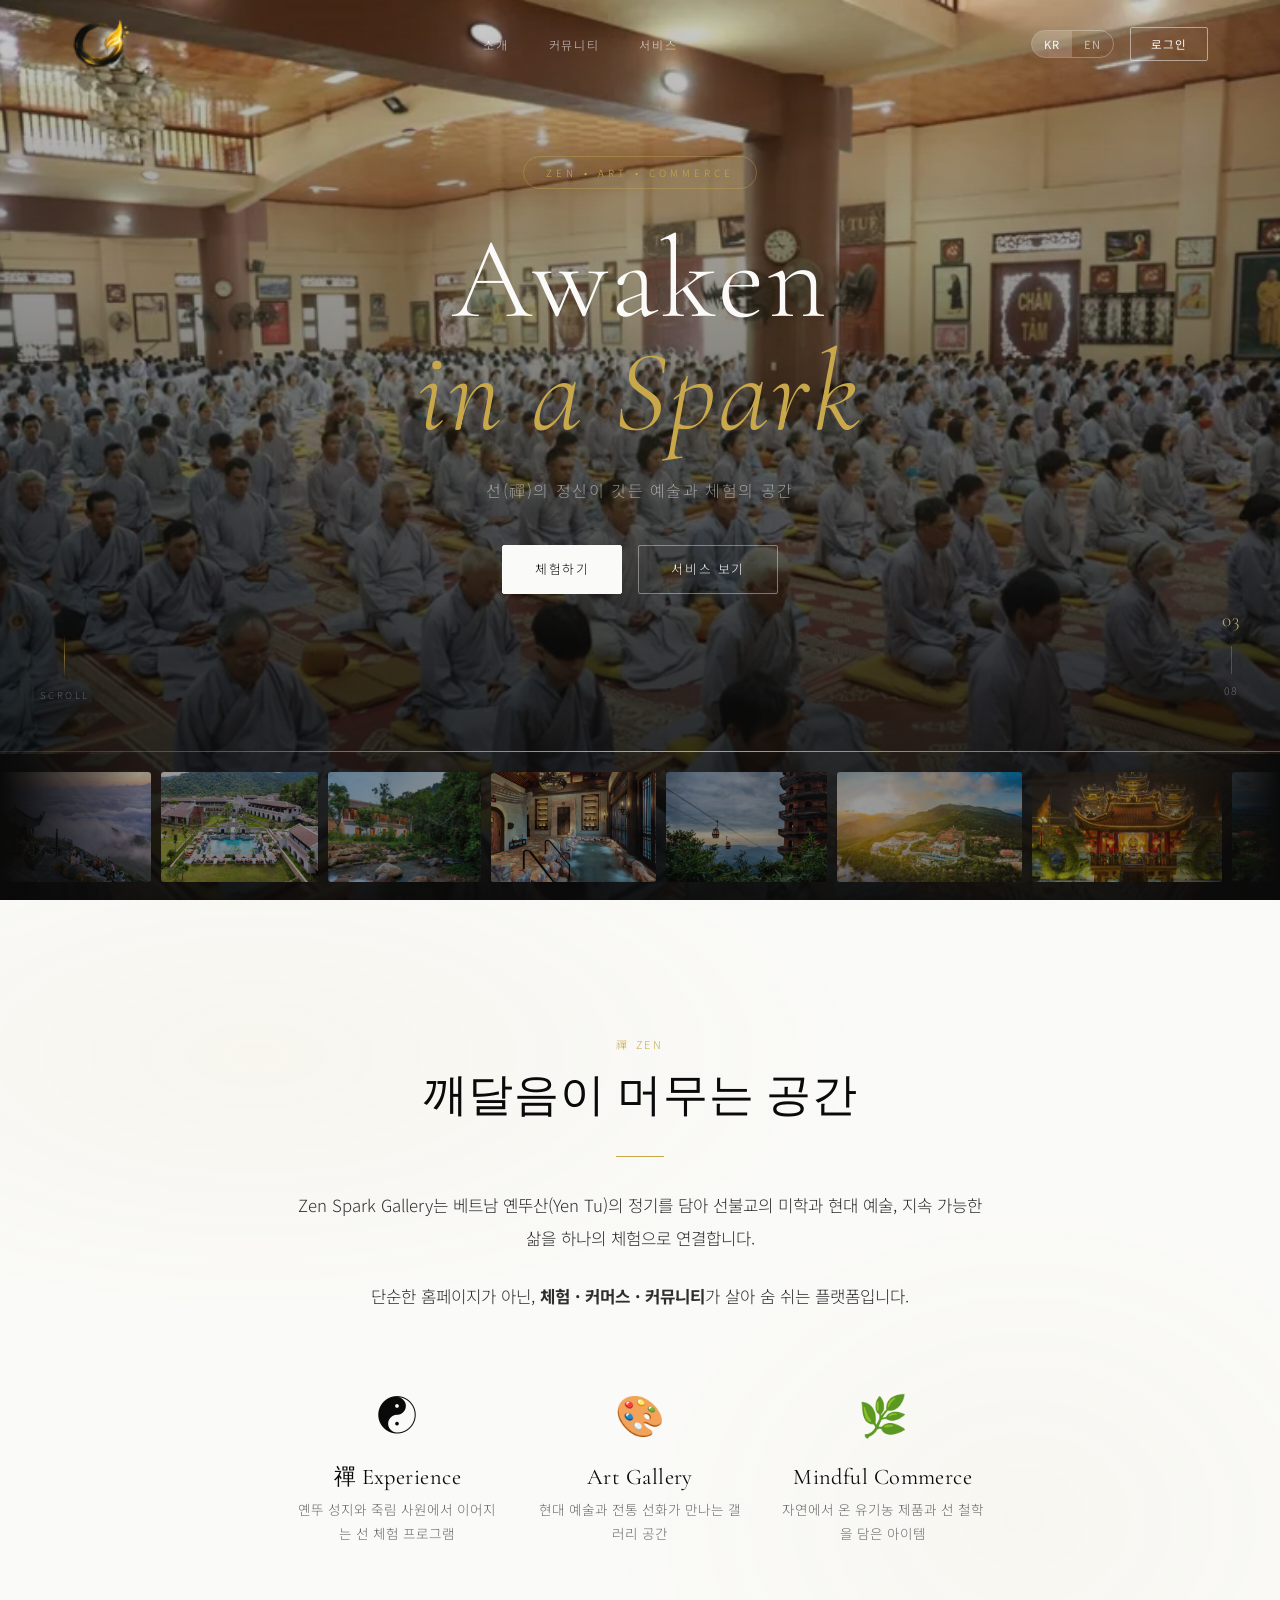
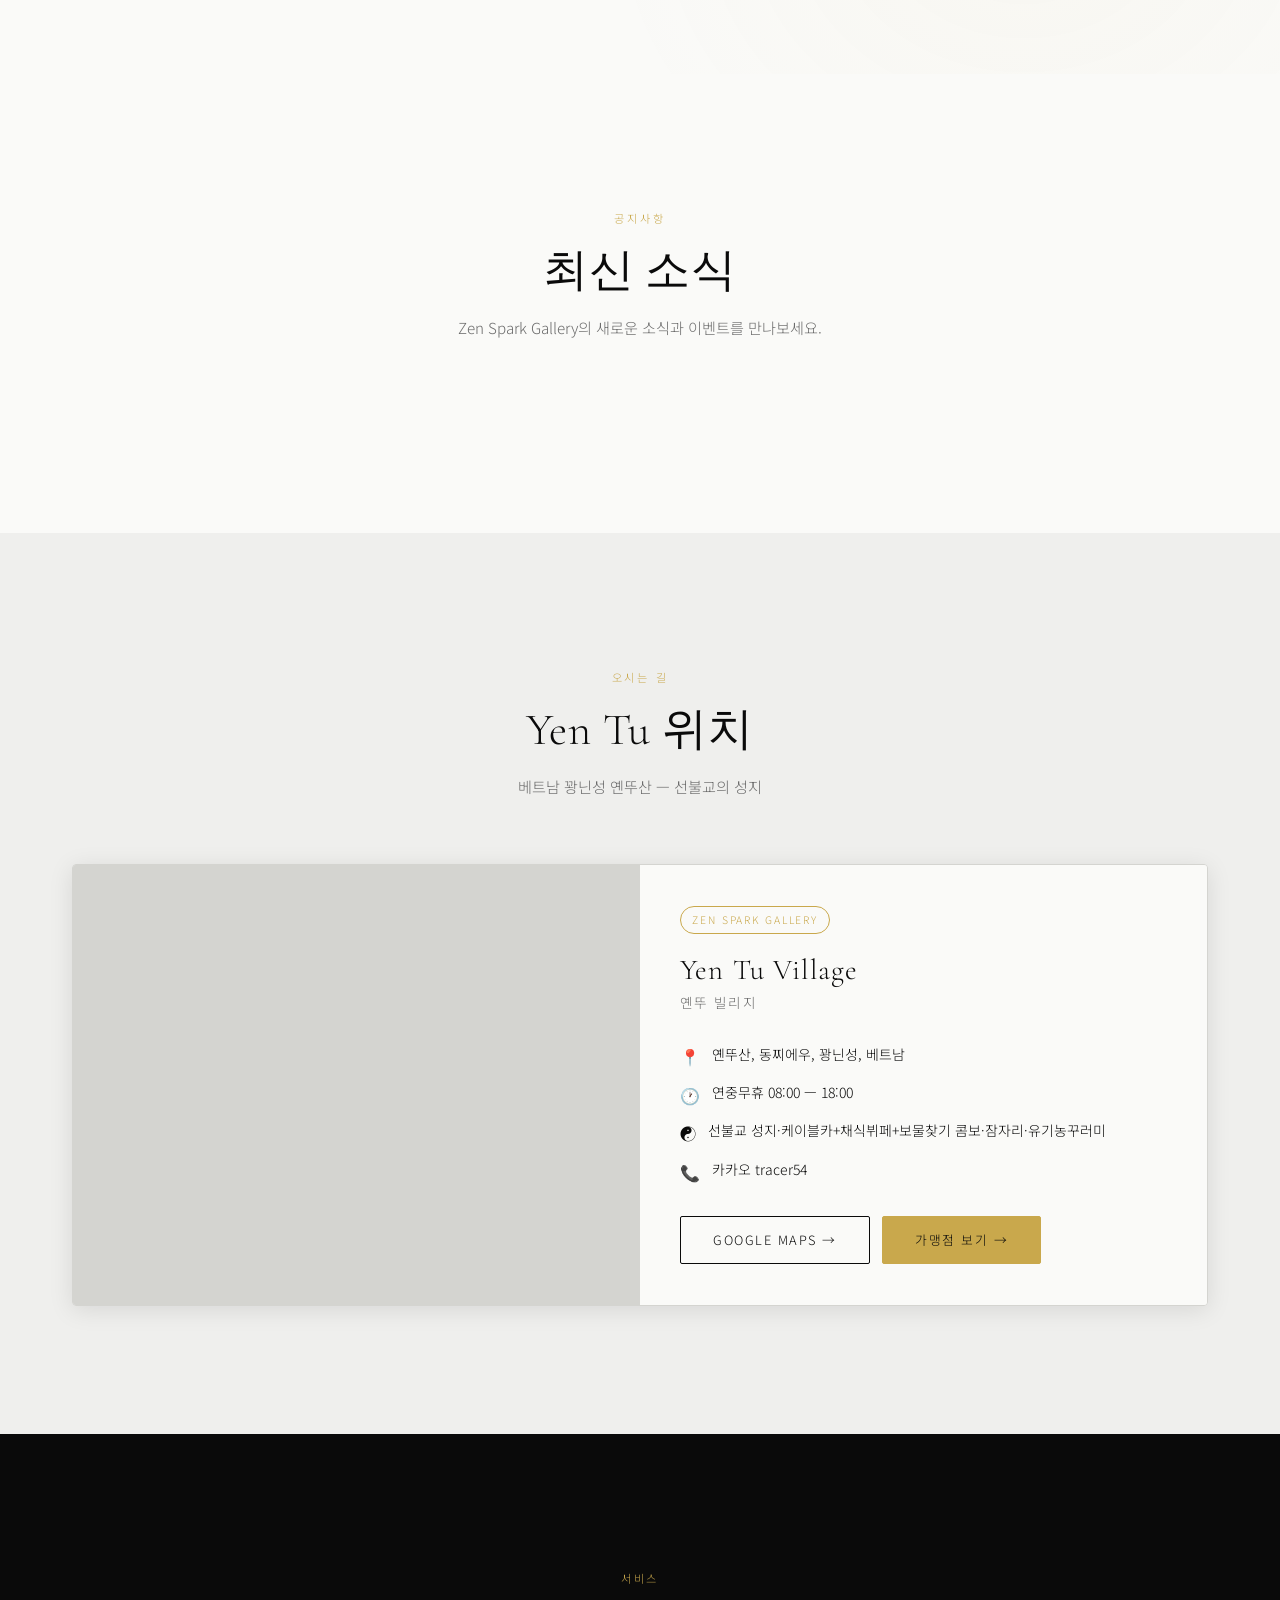
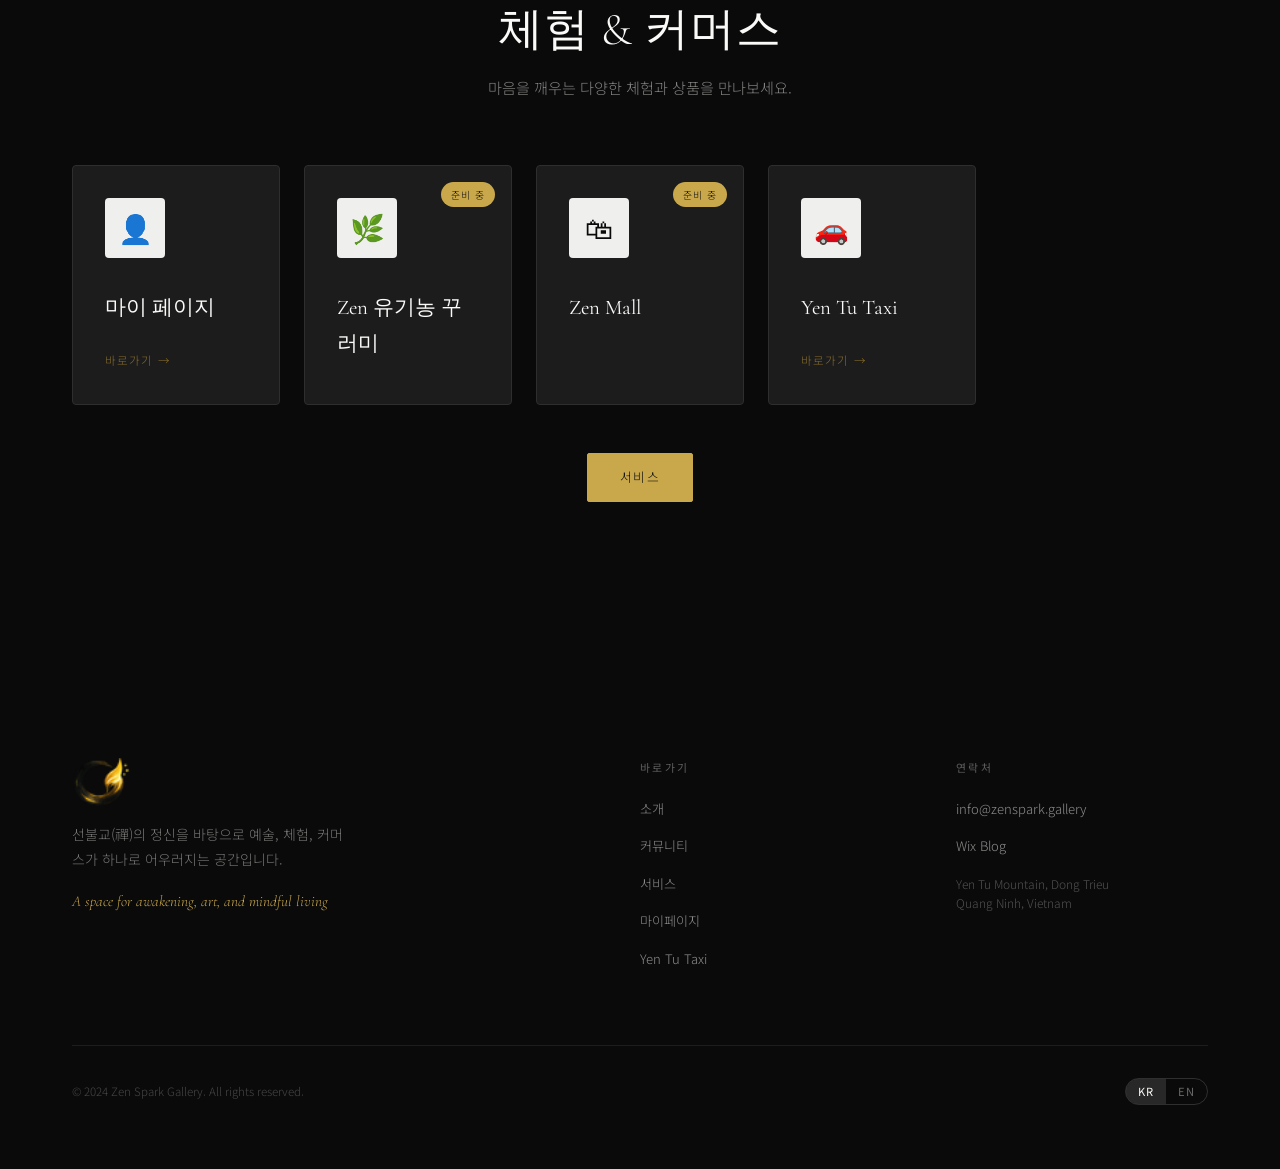
==== index.html @ 8edeaec7 "fix: 커뮤니티 게시글 저장 오류 수정 및 Firestore 규칙 배포 - community.html: signInAnonymously 실패 시 저장 중단 대신 경고 후 진행 -" ====
<!DOCTYPE html>
<html lang="ko">
<head>
  <meta charset="UTF-8">
  <meta name="viewport" content="width=device-width, initial-scale=1.0">
  <meta name="description" content="Zen Spark Gallery — 선불교 기반 체험, 예술, 커머스 플랫폼. Awaken in a Spark.">
  <meta name="keywords"    content="Zen Spark Gallery, 옌뚜, Yen Tu, 선불교, 베트남, 갤러리, 체험">
  <meta property="og:title"       content="Zen Spark Gallery">
  <meta property="og:description" content="Awaken in a Spark — 선불교 기반 체험, 예술, 커머스 플랫폼">
  <meta property="og:type"        content="website">
  <title>Zen Spark Gallery</title>
  <link rel="icon" type="image/png" href="images/logo/fabicon.png">

  <!-- Fonts -->
  <link rel="preconnect" href="https://fonts.googleapis.com">
  <link rel="preconnect" href="https://fonts.gstatic.com" crossorigin>
  <link href="https://fonts.googleapis.com/css2?family=Cormorant+Garamond:ital,wght@0,300;0,400;0,500;1,300;1,400&family=Noto+Serif+KR:wght@300;400;500&family=Noto+Sans+KR:wght@300;400;500&display=swap" rel="stylesheet">

  <!-- Styles -->
  <link rel="stylesheet" href="css/style.css">
  <link rel="stylesheet" href="css/components.css">
  <script src="https://accounts.google.com/gsi/client" async defer></script>
</head>
<body>

<!-- Page Overlay (transitions) -->
<div id="page-overlay"></div>

<!-- Scroll Progress -->
<div id="scroll-progress"></div>

<!-- ===== HEADER ===== -->
<header id="site-header">
  <div class="container">
    <div class="header-inner">
      <a href="index.html" class="header-logo">
        <img src="images/logo/logo.png"    class="header-logo__img header-logo__img--light" alt="Zen Spark Gallery">
        <img src="images/logo/fabicon.png" class="header-logo__img header-logo__img--dark"  alt="Zen Spark Gallery">
      </a>
      <nav class="header-nav">
        <a href="#about"        data-i18n="nav_intro">소개</a>
        <a href="community.html"data-i18n="nav_community">커뮤니티</a>
        <a href="services.html" data-i18n="nav_services">서비스</a>
      </nav>
      <div class="header-actions">
        <div class="lang-toggle">
          <button class="lang-btn active" data-lang="ko">KR</button>
          <button class="lang-btn"        data-lang="en">EN</button>
        </div>
        <button id="header-login-btn" class="header-login-btn" data-i18n="btn_login">로그인</button>
        <div id="header-user-menu" class="user-menu" style="display:none;">
          <div id="header-avatar" class="user-menu__avatar"></div>
          <div class="user-menu__dropdown">
            <span id="header-username" style="display:block;padding:0.6rem 1.25rem;font-size:0.72rem;color:var(--gray-4);border-bottom:1px solid var(--gray-6);"></span>
            <a href="https://jump22.netlify.app/mypage" target="_blank" data-i18n="btn_mypage">마이페이지</a>
            <div class="divider"></div>
            <button id="header-logout-btn" class="logout-btn" data-i18n="btn_logout">로그아웃</button>
          </div>
        </div>
        <button id="hamburger" class="hamburger" aria-label="Menu">
          <span></span><span></span><span></span>
        </button>
      </div>
    </div>
  </div>
</header>

<!-- Mobile Nav -->
<nav id="mobile-nav" class="mobile-nav">
  <a href="#about"         data-i18n="nav_intro">소개</a>
  <a href="community.html" data-i18n="nav_community">커뮤니티</a>
  <a href="services.html"  data-i18n="nav_services">서비스</a>
  <div style="display:flex;gap:1rem;margin-top:2rem;">
    <button class="lang-btn" data-lang="ko" style="font-size:0.85rem;padding:0.4rem 1rem;border:1px solid var(--gray-5);border-radius:20px;">KR</button>
    <button class="lang-btn" data-lang="en" style="font-size:0.85rem;padding:0.4rem 1rem;border:1px solid var(--gray-5);border-radius:20px;">EN</button>
  </div>
</nav>

<!-- ===== HERO ===== -->
<section class="hero">

  <!-- Ken Burns 슬라이드쇼 배경 -->
  <div class="hero__slides">
    <div class="hero__slide active" style="background-image:url('images/hero/1.png')"></div>
    <div class="hero__slide"        style="background-image:url('images/hero/18.jpg')"></div>
    <div class="hero__slide"        style="background-image:url('images/hero/2.png')"></div>
    <div class="hero__slide"        style="background-image:url('images/hero/19.jpg')"></div>
    <div class="hero__slide"        style="background-image:url('images/hero/3.png')"></div>
    <div class="hero__slide"        style="background-image:url('images/hero/20.jpg')"></div>
    <div class="hero__slide"        style="background-image:url('images/hero/7.png')"></div>
    <div class="hero__slide"        style="background-image:url('images/hero/9.png')"></div>
  </div>

  <!-- 오버레이 -->
  <div class="hero__overlay"></div>
  <div class="hero__glow"></div>

  <!-- 메인 콘텐츠 -->
  <div class="hero__content">
    <div class="hero__badge" data-i18n="hero_badge">Zen • Art • Commerce</div>
    <h1 class="hero__title">
      <span data-i18n="hero_title1">Awaken</span>
      <em data-i18n="hero_title2">in a Spark</em>
    </h1>
    <p class="hero__tagline" data-i18n="hero_tagline">선(禪)의 정신이 깃든 예술과 체험의 공간</p>
    <div class="hero__actions">
      <a href="community.html" class="btn btn--primary" data-i18n="hero_cta1">체험하기</a>
      <a href="services.html"  class="btn btn--outline" data-i18n="hero_cta2">서비스 보기</a>
    </div>
  </div>

  <!-- 슬라이드 카운터 -->
  <div class="hero__counter">
    <span class="hero__counter-cur">01</span>
    <span class="hero__counter-line"></span>
    <span class="hero__counter-tot">08</span>
  </div>

  <!-- 스크롤 힌트 -->
  <div class="hero__scroll">
    <div class="scroll-indicator"></div>
    <span data-i18n="hero_scroll">Scroll</span>
  </div>

  <!-- 진행 바 -->
  <div class="hero__progress"><div class="hero__progress-bar"></div></div>

  <!-- 자동 스크롤 갤러리 스트립 -->
  <div class="hero__gallery">
    <div class="hero__gallery-track">
      <img src="images/hero/4.png"  alt=""> <img src="images/hero/5.png"  alt="">
      <img src="images/hero/6.png"  alt=""> <img src="images/hero/8.png"  alt="">
      <img src="images/hero/10.png" alt=""> <img src="images/hero/11.png" alt="">
      <img src="images/hero/12.png" alt=""> <img src="images/hero/13.png" alt="">
      <img src="images/hero/14.png" alt=""> <img src="images/hero/15.png" alt="">
      <img src="images/hero/16.png" alt=""> <img src="images/hero/17.png" alt="">
      <!-- 무한루프용 복제 -->
      <img src="images/hero/4.png"  alt=""> <img src="images/hero/5.png"  alt="">
      <img src="images/hero/6.png"  alt=""> <img src="images/hero/8.png"  alt="">
      <img src="images/hero/10.png" alt=""> <img src="images/hero/11.png" alt="">
      <img src="images/hero/12.png" alt=""> <img src="images/hero/13.png" alt="">
      <img src="images/hero/14.png" alt=""> <img src="images/hero/15.png" alt="">
      <img src="images/hero/16.png" alt=""> <img src="images/hero/17.png" alt="">
    </div>
  </div>

</section>

<!-- ===== ABOUT (Intro) ===== -->
<section id="about" class="section ink-wash">
  <div class="container--narrow" style="text-align:center;">
    <div class="fade-in">
      <span class="label" style="display:inline-block;font-size:0.68rem;letter-spacing:0.25em;text-transform:uppercase;color:var(--gold);margin-bottom:1rem;">禪 Zen</span>
      <h2 style="font-family:var(--ff-display);font-size:clamp(1.8rem,3.5vw,3rem);font-weight:300;margin-bottom:1.5rem;">
        깨달음이 머무는 공간
      </h2>
      <span class="gold-rule gold-rule--center"></span>
      <p style="font-size:1.05rem;line-height:2;color:var(--gray-2);margin-bottom:1.5rem;">
        Zen Spark Gallery는 베트남 옌뚜산(Yen Tu)의 정기를 담아 선불교의 미학과 현대 예술, 지속 가능한 삶을 하나의 체험으로 연결합니다.
      </p>
      <p style="font-size:1.05rem;line-height:2;color:var(--gray-2);">
        단순한 홈페이지가 아닌, <strong>체험 · 커머스 · 커뮤니티</strong>가 살아 숨 쉬는 플랫폼입니다.
      </p>
    </div>

    <!-- Feature icons -->
    <div class="fade-in fade-in-delay-2" style="display:grid;grid-template-columns:repeat(3,1fr);gap:2rem;margin-top:4rem;">
      <div style="text-align:center;">
        <div style="font-size:2.5rem;margin-bottom:1rem;">☯</div>
        <h4 style="font-family:var(--ff-display);font-weight:400;margin-bottom:0.5rem;">禪 Experience</h4>
        <p style="font-size:0.85rem;color:var(--gray-3);">옌뚜 성지와 죽림 사원에서 이어지는 선 체험 프로그램</p>
      </div>
      <div style="text-align:center;">
        <div style="font-size:2.5rem;margin-bottom:1rem;">🎨</div>
        <h4 style="font-family:var(--ff-display);font-weight:400;margin-bottom:0.5rem;">Art Gallery</h4>
        <p style="font-size:0.85rem;color:var(--gray-3);">현대 예술과 전통 선화가 만나는 갤러리 공간</p>
      </div>
      <div style="text-align:center;">
        <div style="font-size:2.5rem;margin-bottom:1rem;">🌿</div>
        <h4 style="font-family:var(--ff-display);font-weight:400;margin-bottom:0.5rem;">Mindful Commerce</h4>
        <p style="font-size:0.85rem;color:var(--gray-3);">자연에서 온 유기농 제품과 선 철학을 담은 아이템</p>
      </div>
    </div>
  </div>
</section>

<!-- ===== NOTICES (Firebase) ===== -->
<section class="section notices-section">
  <div class="container">
    <div class="section-header fade-in" style="position:relative;">
      <span class="label" data-i18n="notices_label">이벤트</span>
      <h2 data-i18n="notices_title">최신 소식</h2>
      <p data-i18n="notices_desc">Zen Spark Gallery의 새로운 소식과 이벤트를 만나보세요.</p>
      <button id="notice-write-btn" class="btn btn--gold notice-write-btn" style="display:none;" onclick="Notices.openWrite()">+ 공지 작성</button>
    </div>
    <div id="notices-container"></div>
  </div>
</section>

<!-- ===== NOTICE WRITE / EDIT MODAL ===== -->
<div id="notice-write-modal" class="modal-overlay">
  <div class="modal modal--wide">
    <button id="notice-modal-close" class="modal__close" aria-label="Close">✕</button>
    <h2 class="modal__title" id="notice-modal-label">이벤트작성</h2>
    <span class="gold-rule"></span>

    <div class="form-group">
      <label>제목</label>
      <input type="text" id="notice-title-input" class="form-control" placeholder="제목을 입력하세요">
    </div>

    <div class="form-group">
      <label>내용</label>
      <textarea id="notice-content-input" class="form-control notice-textarea" placeholder="내용을 입력하세요" rows="7"></textarea>
    </div>

    <div class="form-group">
      <label>이미지 (선택)</label>
      <div class="img-tab-bar">
        <button type="button" class="img-tab img-tab--active" data-tab="file">파일 업로드</button>
        <button type="button" class="img-tab" data-tab="url">URL 입력</button>
      </div>
      <!-- 파일 업로드 패널 -->
      <div id="img-panel-file" class="img-panel">
        <div id="image-upload-area" class="image-upload-area">
          <div id="image-placeholder" class="image-placeholder">
            <span>🖼</span>
            <p>클릭하여 이미지를 업로드하세요</p>
          </div>
          <img id="image-preview" src="" alt="미리보기" style="display:none;max-width:100%;max-height:220px;border-radius:6px;">
          <button type="button" id="image-remove-btn" class="image-remove-btn" style="display:none;">✕ 이미지 제거</button>
          <input type="file" id="notice-image-input" accept="image/*" style="display:none;">
        </div>
      </div>
      <!-- URL 입력 패널 -->
      <div id="img-panel-url" class="img-panel" style="display:none;">
        <input type="url" id="notice-image-url" class="form-control"
               placeholder="https://example.com/image.jpg">
        <div id="url-preview-wrap" style="margin-top:0.75rem;display:none;">
          <img id="url-preview-img" src="" alt="미리보기"
               style="max-width:100%;max-height:220px;border-radius:6px;display:block;">
          <button type="button" id="url-preview-clear" class="image-remove-btn" style="margin-top:0.5rem;">✕ URL 제거</button>
        </div>
      </div>
    </div>

    <div class="modal__actions">
      <button type="button" id="notice-cancel-btn" class="btn btn--outline">취소</button>
      <button type="button" id="notice-submit-btn" class="btn btn--gold">저장</button>
    </div>
  </div>
</div>

<!-- ===== NOTICE DETAIL MODAL ===== -->
<div id="notice-detail-modal" class="modal-overlay">
  <div class="modal modal--wide">
    <button id="notice-detail-close" class="modal__close" aria-label="Close">✕</button>
    <div id="notice-detail-content"></div>
  </div>
</div>

<!-- ===== LOCATION ===== -->
<section class="section map-section">
  <div class="container">
    <div class="section-header fade-in">
      <span class="label" data-i18n="map_label">주요 시설</span>
      <h2 data-i18n="map_title">Yen Tu 위치</h2>
      <p data-i18n="map_desc">베트남 꽝닌성 옌뚜산 — 선불교의 성지</p>
    </div>

    <!-- Yen Tu Village 가맹점 카드 (고정값) -->
    <div class="yentu-merchant fade-in">
      <div class="yentu-merchant__map">
        <iframe
          src="https://www.openstreetmap.org/export/embed.html?bbox=106.6858%2C21.0989%2C106.7458%2C21.1589&amp;layer=mapnik&amp;marker=21.1289%2C106.7158"
          style="border:0;width:100%;height:100%;"
          loading="lazy"
          title="Yen Tu Village 위치"
          allowfullscreen></iframe>
      </div>
      <div class="yentu-merchant__info">
        <div class="yentu-merchant__badge">Zen Spark Gallery</div>
        <h3 class="yentu-merchant__name">Yen Tu Village</h3>
        <p class="yentu-merchant__sub">옌뚜 빌리지</p>
        <ul class="yentu-merchant__list">
          <li>
            <span class="yentu-icon">📍</span>
            <span data-i18n="map_address">Dong Trieu, Quang Ninh, Vietnam</span>
          </li>
          <li>
            <span class="yentu-icon">🕐</span>
            <span data-i18n="map_hours">연중무휴 08:00 — 18:00</span>
          </li>
          <li>
            <span class="yentu-icon">☯</span>
            <span>선불교 성지·케이블카+채식뷔페+보물찾기 콤보·잠자리·유기농꾸러미</span>
          </li>
          <li>
            <span class="yentu-icon">📞</span>
            <span>카카오 tracer54</span>
          </li>
        </ul>
        <div class="yentu-merchant__actions">
          <a href="https://maps.google.com/?q=21.1289,106.7158" target="_blank" class="btn btn--outline">
            Google Maps →
          </a>
          <a href="https://jump22.netlify.app/merchants" target="_blank" class="btn btn--gold">
            가맹점 보기 →
          </a>
        </div>
      </div>
    </div>

  </div>
</section>

<!-- ===== SERVICES TEASER ===== -->
<section class="section" style="background:var(--black);">
  <div class="container">
    <div class="section-header fade-in" style="color:var(--white);">
      <span class="label" data-i18n="svc_label">서비스</span>
      <h2 style="color:var(--white);" data-i18n="svc_title">체험 & 커머스</h2>
      <p style="color:rgba(250,250,248,0.5);" data-i18n="svc_desc">마음을 깨우는 다양한 체험과 상품을 만나보세요.</p>
    </div>
    <div style="display:grid;grid-template-columns:repeat(auto-fill,minmax(200px,1fr));gap:1.5rem;" class="fade-in fade-in-delay-1">
      <a href="https://jump22.netlify.app/mypage" target="_blank" class="service-card" style="background:var(--gray-1);border-color:var(--gray-2);">
        <div class="service-card__icon">👤</div>
        <div class="service-card__body">
          <div class="service-card__title" style="color:var(--white);" data-i18n="svc_mypage">마이 페이지</div>
          <div class="service-card__link">바로가기 →</div>
        </div>
      </a>
      <div class="service-card" style="background:var(--gray-1);border-color:var(--gray-2);cursor:default;">
        <div class="service-card__icon">🌿</div>
        <div class="service-card__body">
          <div class="service-card__title" style="color:var(--white);" data-i18n="svc_organic">Zen 유기농 꾸러미</div>
        </div>
        <span class="service-card__badge" data-i18n="svc_coming_soon">준비 중</span>
      </div>
      <div class="service-card" style="background:var(--gray-1);border-color:var(--gray-2);cursor:default;">
        <div class="service-card__icon">🛍</div>
        <div class="service-card__body">
          <div class="service-card__title" style="color:var(--white);" data-i18n="svc_mall">Zen Mall</div>
        </div>
        <span class="service-card__badge" data-i18n="svc_coming_soon">준비 중</span>
      </div>
      <a href="https://jump22.netlify.app/buggy" target="_blank" class="service-card" style="background:var(--gray-1);border-color:var(--gray-2);">
        <div class="service-card__icon">🚗</div>
        <div class="service-card__body">
          <div class="service-card__title" style="color:var(--white);" data-i18n="svc_taxi">Yen Tu Taxi</div>
          <div class="service-card__link">바로가기 →</div>
        </div>
      </a>
    </div>
    <div style="text-align:center;margin-top:3rem;" class="fade-in fade-in-delay-3">
      <a href="services.html" class="btn btn--gold" data-i18n="svc_label">전체 서비스 보기</a>
    </div>
  </div>
</section>

<!-- ===== FOOTER ===== -->
<footer id="site-footer">
  <div class="container">
    <div class="footer-inner">
      <div class="footer-brand">
        <img src="images/logo/fabicon.png" alt="Zen Spark Gallery" class="footer-logo__img">
        <p>선불교(禪)의 정신을 바탕으로 예술, 체험, 커머스가 하나로 어우러지는 공간입니다.</p>
        <span class="footer-tagline" data-i18n="footer_tagline">A space for awakening, art, and mindful living</span>
      </div>
      <div class="footer-col">
        <h5 data-i18n="footer_links">바로가기</h5>
        <ul>
          <li><a href="#about"         data-i18n="nav_intro">소개</a></li>
          <li><a href="community.html" data-i18n="nav_community">커뮤니티</a></li>
          <li><a href="services.html"  data-i18n="nav_services">서비스</a></li>
          <li><a href="https://jump22.netlify.app/mypage" target="_blank" data-i18n="btn_mypage">마이페이지</a></li>
          <li><a href="https://jump22.netlify.app/buggy"  target="_blank">Yen Tu Taxi</a></li>
        </ul>
      </div>
      <div class="footer-col">
        <h5 data-i18n="footer_contact">연락처</h5>
        <ul>
          <li><a href="mailto:info@zenspark.gallery">info@zenspark.gallery</a></li>
          <li><a href="https://tracer543.wixsite.com/my-site" target="_blank">Wix Blog</a></li>
          <li style="margin-top:1rem;">
            <span style="display:block;font-size:0.75rem;color:rgba(250,250,248,0.3);line-height:1.6;">
              Yen Tu Mountain, Dong Trieu<br>Quang Ninh, Vietnam
            </span>
          </li>
        </ul>
      </div>
    </div>
    <div class="footer-bottom">
      <p data-i18n="footer_copy">© 2024 Zen Spark Gallery. All rights reserved.</p>
      <div class="lang-toggle">
        <button class="lang-btn active" data-lang="ko">KR</button>
        <button class="lang-btn"        data-lang="en">EN</button>
      </div>
    </div>
  </div>
</footer>

<!-- Back to Top -->
<button id="back-to-top" aria-label="Back to top">↑</button>

<!-- Toast Container -->
<div id="toast-container"></div>

<!-- ===== LOGIN MODAL ===== -->
<div id="login-modal" class="modal-overlay">
  <div class="modal">
    <button id="modal-close-btn" class="modal__close" aria-label="Close">✕</button>
    <h2 class="modal__title" data-i18n="login_title">로그인</h2>
    <p class="modal__subtitle" data-i18n="login_subtitle">로그인하여 커뮤니티에 참여하세요.</p>
    <span class="gold-rule"></span>

    <!-- Google Login -->
    <button id="google-login-btn" class="login-btn login-btn--google">
      <svg viewBox="0 0 24 24" xmlns="http://www.w3.org/2000/svg">
        <path d="M22.56 12.25c0-.78-.07-1.53-.2-2.25H12v4.26h5.92c-.26 1.37-1.04 2.53-2.21 3.31v2.77h3.57c2.08-1.92 3.28-4.74 3.28-8.09z" fill="#4285F4"/>
        <path d="M12 23c2.97 0 5.46-.98 7.28-2.66l-3.57-2.77c-.98.66-2.23 1.06-3.71 1.06-2.86 0-5.29-1.93-6.16-4.53H2.18v2.84C3.99 20.53 7.7 23 12 23z" fill="#34A853"/>
        <path d="M5.84 14.09c-.22-.66-.35-1.36-.35-2.09s.13-1.43.35-2.09V7.07H2.18C1.43 8.55 1 10.22 1 12s.43 3.45 1.18 4.93l2.85-2.22.81-.62z" fill="#FBBC05"/>
        <path d="M12 5.38c1.62 0 3.06.56 4.21 1.64l3.15-3.15C17.45 2.09 14.97 1 12 1 7.7 1 3.99 3.47 2.18 7.07l3.66 2.84c.87-2.6 3.3-4.53 6.16-4.53z" fill="#EA4335"/>
      </svg>
      <span data-i18n="login_google">Google로 계속하기</span>
    </button>

    <div class="login-divider"><span data-i18n="login_or">또는</span></div>

    <!-- Jump 원클릭 팝업 로그인 -->
    <button id="jump-popup-btn" class="login-btn login-btn--jump">
      <svg viewBox="0 0 24 24" fill="none" stroke="currentColor" stroke-width="2">
        <circle cx="12" cy="8" r="4"/><path d="M4 20c0-4 3.6-7 8-7s8 3 8 7"/>
      </svg>
      <span data-i18n="login_jump">Jump ID로 로그인</span>
    </button>
    <div style="text-align:center;margin-top:0.6rem;">
      <button type="button" id="jump-manual-toggle" style="background:none;border:none;cursor:pointer;font-size:0.78rem;color:var(--gray-3);text-decoration:underline;padding:0;">아이디/비밀번호로 직접 입력</button>
    </div>
    <!-- 직접 입력 폼 (기본 숨김) -->
    <form id="jump-login-form" style="display:none;margin-top:1rem;">
      <div class="form-group">
        <label for="jump-id" data-i18n="login_id">아이디</label>
        <input type="text" id="jump-id" class="form-control" data-i18n-ph="login_id" placeholder="아이디" autocomplete="username">
      </div>
      <div class="form-group">
        <label for="jump-pw" data-i18n="login_pw">비밀번호</label>
        <input type="password" id="jump-pw" class="form-control" data-i18n-ph="login_pw" placeholder="비밀번호" autocomplete="current-password">
      </div>
      <button type="submit" class="login-btn login-btn--jump">
        <svg viewBox="0 0 24 24" fill="none" stroke="currentColor" stroke-width="2">
          <circle cx="12" cy="8" r="4"/><path d="M4 20c0-4 3.6-7 8-7s8 3 8 7"/>
        </svg>
        <span>로그인</span>
      </button>
    </form>

    <p class="modal__register">
      <span data-i18n="login_no_account">계정이 없으신가요?</span>
      <a href="https://jump22.netlify.app/register" target="_blank" rel="noopener" data-i18n="login_register">회원가입</a>
    </p>
  </div>
</div>

<!-- ===== SCRIPTS ===== -->
<script src="js/language.js"></script>
<script src="js/config.js"></script>
<script src="js/auth.js"></script>
<script src="js/header.js"></script>
<!-- Firebase compat SDK -->
<script src="https://www.gstatic.com/firebasejs/10.12.2/firebase-app-compat.js"></script>
<script src="https://www.gstatic.com/firebasejs/10.12.2/firebase-firestore-compat.js"></script>
<script src="https://www.gstatic.com/firebasejs/10.12.2/firebase-storage-compat.js"></script>
<script src="https://www.gstatic.com/firebasejs/10.12.2/firebase-auth-compat.js"></script>
<script src="js/notices.js"></script>
<script src="js/main.js"></script>

<script>
  document.addEventListener('DOMContentLoaded', () => {
    Notices.init();

    /* ── Hero Slideshow ── */
    const slides   = document.querySelectorAll('.hero__slide');
    const bar      = document.querySelector('.hero__progress-bar');
    const curEl    = document.querySelector('.hero__counter-cur');
    const totEl    = document.querySelector('.hero__counter-tot');
    const DURATION = 6500;
    let idx = 0;

    if (totEl) totEl.textContent = String(slides.length).padStart(2, '0');

    function startProgress() {
      if (!bar) return;
      bar.style.transition = 'none';
      bar.style.width = '0%';
      requestAnimationFrame(() => requestAnimationFrame(() => {
        bar.style.transition = `width ${DURATION}ms linear`;
        bar.style.width = '100%';
      }));
    }

    function goTo(next) {
      slides[idx].classList.remove('active');
      idx = next;
      slides[idx].classList.add('active');
      if (curEl) curEl.textContent = String(idx + 1).padStart(2, '0');
      startProgress();
    }

    startProgress();
    setInterval(() => goTo((idx + 1) % slides.length), DURATION);
  });
</script>

</body>
</html>
---- css/style.css ----
/* ===== Zen Spark Gallery — Main Styles ===== */
@import url('https://fonts.googleapis.com/css2?family=Cormorant+Garamond:ital,wght@0,300;0,400;0,500;0,600;1,300;1,400&family=Noto+Serif+KR:wght@300;400;500&family=Noto+Sans+KR:wght@300;400;500&display=swap');

:root {
  --black:   #0a0a0a;
  --white:   #fafaf8;
  --gold:    #c9a84c;
  --gold-lt: #e8d5a3;
  --gold-dk: #8a6f2e;
  --gray-1:  #1c1c1c;
  --gray-2:  #2e2e2e;
  --gray-3:  #6b6b6b;
  --gray-4:  #a8a8a8;
  --gray-5:  #d4d4d0;
  --gray-6:  #efefed;
  --ink:     rgba(201,168,76,0.07);

  --ff-display: 'Cormorant Garamond', Georgia, serif;
  --ff-body:    'Noto Sans KR', 'Noto Serif KR', sans-serif;
  --ff-serif:   'Noto Serif KR', serif;

  --ease-out-expo: cubic-bezier(0.16,1,0.3,1);
  --ease-zen:      cubic-bezier(0.4,0,0.2,1);

  --spacing-xs:   0.25rem;
  --spacing-sm:   0.5rem;
  --spacing-md:   1rem;
  --spacing-lg:   2rem;
  --spacing-xl:   4rem;
  --spacing-xxl:  8rem;

  --radius-sm: 2px;
  --radius-md: 4px;
  --radius-lg: 8px;

  --shadow-gold: 0 0 40px rgba(201,168,76,0.12);
  --shadow-card: 0 1px 3px rgba(0,0,0,0.06), 0 4px 16px rgba(0,0,0,0.04);
  --shadow-hover: 0 4px 24px rgba(0,0,0,0.10);

  --max-w: 1200px;
  --max-w-narrow: 760px;
}

/* ── Reset ── */
*, *::before, *::after { box-sizing: border-box; margin: 0; padding: 0; }
html { scroll-behavior: smooth; font-size: 16px; }
body {
  background: var(--white);
  color: var(--black);
  font-family: var(--ff-body);
  font-weight: 300;
  line-height: 1.75;
  -webkit-font-smoothing: antialiased;
  overflow-x: hidden;
}
img { display: block; max-width: 100%; }
a { color: inherit; text-decoration: none; }
button { cursor: pointer; border: none; background: none; font-family: inherit; }
ul, ol { list-style: none; }
input, textarea, select {
  font-family: inherit;
  font-size: inherit;
  color: inherit;
}

/* ── Typography ── */
h1, h2, h3, h4 {
  font-family: var(--ff-display);
  font-weight: 300;
  letter-spacing: 0.02em;
  line-height: 1.2;
}
h1 { font-size: clamp(2.5rem, 6vw, 5rem); }
h2 { font-size: clamp(1.8rem, 3.5vw, 3rem); }
h3 { font-size: clamp(1.3rem, 2.5vw, 2rem); }
h4 { font-size: clamp(1.1rem, 1.8vw, 1.4rem); }
p  { font-size: clamp(0.9rem, 1.1vw, 1rem); color: var(--gray-2); }

/* ── Layout Helpers ── */
.container {
  max-width: var(--max-w);
  margin: 0 auto;
  padding: 0 var(--spacing-lg);
}
.container--narrow {
  max-width: var(--max-w-narrow);
  margin: 0 auto;
  padding: 0 var(--spacing-lg);
}
.section {
  padding: var(--spacing-xxl) 0;
}
.section--sm {
  padding: var(--spacing-xl) 0;
}

/* ── Gold Rule ── */
.gold-rule {
  display: block;
  width: 48px;
  height: 1px;
  background: var(--gold);
  margin: var(--spacing-lg) 0;
}
.gold-rule--center { margin-left: auto; margin-right: auto; }
.gold-rule--lg { width: 100%; opacity: 0.25; }

/* ── Section Header ── */
.section-header {
  margin-bottom: var(--spacing-xl);
  text-align: center;
}
.section-header .label {
  display: inline-block;
  font-size: 0.7rem;
  letter-spacing: 0.25em;
  text-transform: uppercase;
  color: var(--gold);
  margin-bottom: var(--spacing-md);
}
.section-header h2 { color: var(--black); }
.section-header p {
  margin-top: var(--spacing-md);
  color: var(--gray-3);
  font-size: 0.95rem;
}

/* ── Buttons ── */
.btn {
  display: inline-flex;
  align-items: center;
  gap: 0.5rem;
  padding: 0.75rem 2rem;
  font-size: 0.8rem;
  letter-spacing: 0.12em;
  text-transform: uppercase;
  transition: all 0.35s var(--ease-zen);
  border-radius: var(--radius-sm);
}
.btn--primary {
  background: var(--black);
  color: var(--white);
  border: 1px solid var(--black);
}
.btn--primary:hover {
  background: var(--gold);
  border-color: var(--gold);
  color: var(--black);
}
.btn--outline {
  background: transparent;
  color: var(--black);
  border: 1px solid var(--black);
}
.btn--outline:hover {
  background: var(--black);
  color: var(--white);
}
.btn--gold {
  background: var(--gold);
  color: var(--black);
  border: 1px solid var(--gold);
}
.btn--gold:hover {
  background: var(--gold-dk);
  border-color: var(--gold-dk);
  color: var(--white);
}
.btn--ghost {
  padding: 0.5rem 1rem;
  color: var(--gray-3);
  border: 1px solid var(--gray-5);
  font-size: 0.75rem;
}
.btn--ghost:hover { color: var(--black); border-color: var(--black); }
.btn--sm { padding: 0.5rem 1.25rem; font-size: 0.72rem; }

/* ── Cards ── */
.card {
  background: var(--white);
  border: 1px solid var(--gray-6);
  border-radius: var(--radius-md);
  overflow: hidden;
  transition: box-shadow 0.35s var(--ease-zen), transform 0.35s var(--ease-zen);
}
.card:hover {
  box-shadow: var(--shadow-hover);
  transform: translateY(-2px);
}
.card__body { padding: var(--spacing-lg); }
.card__meta {
  display: flex;
  align-items: center;
  gap: var(--spacing-md);
  font-size: 0.75rem;
  color: var(--gray-4);
  margin-bottom: var(--spacing-sm);
}
.card__title {
  font-family: var(--ff-display);
  font-size: 1.25rem;
  font-weight: 400;
  margin-bottom: var(--spacing-sm);
  color: var(--black);
}
.card__excerpt { font-size: 0.875rem; color: var(--gray-3); line-height: 1.65; }

/* ── Badge / Tag ── */
.tag {
  display: inline-block;
  padding: 0.2em 0.75em;
  font-size: 0.68rem;
  letter-spacing: 0.08em;
  border-radius: 20px;
  background: var(--gray-6);
  color: var(--gray-3);
}
.tag--gold { background: rgba(201,168,76,0.12); color: var(--gold-dk); }
.tag--dark { background: var(--black); color: var(--white); }

/* ── Ink Wash Background ── */
.ink-wash {
  position: relative;
}
.ink-wash::before {
  content: '';
  position: absolute;
  inset: 0;
  background:
    radial-gradient(ellipse 80% 60% at 20% 20%, rgba(201,168,76,0.05) 0%, transparent 60%),
    radial-gradient(ellipse 60% 80% at 80% 80%, rgba(201,168,76,0.04) 0%, transparent 55%);
  pointer-events: none;
}

/* ── Fade-in Animation ── */
.fade-in {
  opacity: 0;
  transform: translateY(24px);
  transition: opacity 0.8s var(--ease-out-expo), transform 0.8s var(--ease-out-expo);
}
.fade-in.visible {
  opacity: 1;
  transform: translateY(0);
}
.fade-in-delay-1 { transition-delay: 0.1s; }
.fade-in-delay-2 { transition-delay: 0.2s; }
.fade-in-delay-3 { transition-delay: 0.3s; }
.fade-in-delay-4 { transition-delay: 0.4s; }

/* ── Page Transition Overlay ── */
#page-overlay {
  position: fixed;
  inset: 0;
  background: var(--black);
  z-index: 9999;
  pointer-events: none;
  opacity: 0;
  transition: opacity 0.45s var(--ease-zen);
}
#page-overlay.active { opacity: 1; pointer-events: all; }

/* ── Scroll Progress ── */
#scroll-progress {
  position: fixed;
  top: 0;
  left: 0;
  height: 2px;
  width: 0%;
  background: var(--gold);
  z-index: 9998;
  transition: width 0.1s linear;
}

/* ── Back to Top ── */
#back-to-top {
  position: fixed;
  bottom: 2rem;
  right: 2rem;
  width: 44px;
  height: 44px;
  background: var(--black);
  color: var(--white);
  border-radius: 50%;
  display: flex;
  align-items: center;
  justify-content: center;
  font-size: 1.2rem;
  opacity: 0;
  transform: translateY(10px);
  transition: all 0.35s var(--ease-zen);
  z-index: 100;
  cursor: pointer;
}
#back-to-top.visible { opacity: 1; transform: translateY(0); }
#back-to-top:hover { background: var(--gold); color: var(--black); }

/* ── Modal ── */
.modal-overlay {
  position: fixed;
  inset: 0;
  background: rgba(10,10,10,0.65);
  backdrop-filter: blur(4px);
  display: flex;
  align-items: center;
  justify-content: center;
  z-index: 1000;
  opacity: 0;
  pointer-events: none;
  transition: opacity 0.35s var(--ease-zen);
}
.modal-overlay.active { opacity: 1; pointer-events: all; }
.modal {
  background: var(--white);
  border-radius: var(--radius-md);
  padding: var(--spacing-xl);
  max-width: 480px;
  width: 90%;
  transform: translateY(20px) scale(0.97);
  transition: transform 0.4s var(--ease-out-expo);
  position: relative;
}
.modal-overlay.active .modal { transform: translateY(0) scale(1); }
.modal__close {
  position: absolute;
  top: 1rem;
  right: 1rem;
  width: 32px;
  height: 32px;
  display: flex;
  align-items: center;
  justify-content: center;
  border-radius: 50%;
  color: var(--gray-3);
  font-size: 1.2rem;
  transition: all 0.2s;
}
.modal__close:hover { background: var(--gray-6); color: var(--black); }
.modal__title {
  font-family: var(--ff-display);
  font-size: 1.8rem;
  font-weight: 300;
  margin-bottom: var(--spacing-xs);
}
.modal__subtitle {
  font-size: 0.85rem;
  color: var(--gray-3);
  margin-bottom: var(--spacing-lg);
}
.modal .gold-rule { margin: var(--spacing-md) 0 var(--spacing-lg); }
.modal__register {
  margin-top: var(--spacing-lg);
  text-align: center;
  font-size: 0.8rem;
  color: var(--gray-3);
}
.modal__register a {
  color: var(--gold);
  text-decoration: none;
  margin-left: 0.35em;
  font-weight: 500;
}
.modal__register a:hover { text-decoration: underline; }

/* ── Form Inputs ── */
.form-group { margin-bottom: var(--spacing-md); }
.form-group label {
  display: block;
  font-size: 0.75rem;
  letter-spacing: 0.1em;
  text-transform: uppercase;
  color: var(--gray-3);
  margin-bottom: 0.4rem;
}
.form-control {
  width: 100%;
  padding: 0.75rem 1rem;
  border: 1px solid var(--gray-5);
  border-radius: var(--radius-sm);
  background: var(--white);
  font-size: 0.9rem;
  transition: border-color 0.25s;
  outline: none;
}
.form-control:focus { border-color: var(--gold); }
textarea.form-control { resize: vertical; min-height: 120px; }
.form-control::placeholder { color: var(--gray-4); }

/* ── Social Login Buttons ── */
.login-btn {
  width: 100%;
  display: flex;
  align-items: center;
  justify-content: center;
  gap: 0.75rem;
  padding: 0.85rem;
  border-radius: var(--radius-sm);
  font-size: 0.85rem;
  font-weight: 400;
  margin-bottom: var(--spacing-sm);
  transition: all 0.25s;
  border: 1px solid;
}
.login-btn--google {
  background: #fff;
  color: #3c4043;
  border-color: #dadce0;
}
.login-btn--google:hover { background: #f8f9fa; box-shadow: 0 1px 4px rgba(0,0,0,0.15); }
.login-btn--jump {
  background: var(--black);
  color: var(--white);
  border-color: var(--black);
}
.login-btn--jump:hover { background: var(--gold); border-color: var(--gold); color: var(--black); }
.login-btn svg { width: 20px; height: 20px; flex-shrink: 0; }

.login-divider {
  display: flex;
  align-items: center;
  gap: var(--spacing-md);
  margin: var(--spacing-md) 0;
  color: var(--gray-4);
  font-size: 0.75rem;
}
.login-divider::before, .login-divider::after {
  content: '';
  flex: 1;
  height: 1px;
  background: var(--gray-5);
}

/* ── Toast Notifications ── */
#toast-container {
  position: fixed;
  bottom: 5rem;
  right: 2rem;
  z-index: 9000;
  display: flex;
  flex-direction: column;
  gap: 0.5rem;
}
.toast {
  padding: 0.85rem 1.25rem;
  background: var(--black);
  color: var(--white);
  border-radius: var(--radius-sm);
  font-size: 0.82rem;
  box-shadow: 0 4px 20px rgba(0,0,0,0.2);
  transform: translateX(20px);
  opacity: 0;
  transition: all 0.35s var(--ease-out-expo);
  border-left: 3px solid var(--gold);
}
.toast.visible { transform: translateX(0); opacity: 1; }
.toast--success { border-left-color: #4caf7a; }
.toast--error { border-left-color: #e05252; }

/* ── Responsive ── */
@media (max-width: 768px) {
  .container { padding: 0 var(--spacing-md); }
  .section { padding: var(--spacing-xl) 0; }
  .section--sm { padding: var(--spacing-lg) 0; }
  .btn { padding: 0.65rem 1.5rem; }
}
---- css/components.css ----
/* ===== Zen Spark Gallery — Component Styles ===== */

/* ── HEADER ── */
#site-header {
  position: fixed;
  top: 0;
  left: 0;
  right: 0;
  z-index: 900;
  padding: 1.25rem 0;
  transition: background 0.45s var(--ease-zen), padding 0.35s var(--ease-zen),
              box-shadow 0.45s var(--ease-zen);
}
/* 투명 상태 (dark 배경 위) — 텍스트 흰색 */
#site-header:not(.scrolled) .header-logo__main        { color: var(--white); }
#site-header:not(.scrolled) .header-nav a             { color: rgba(250,250,248,0.75); }
#site-header:not(.scrolled) .header-nav a:hover,
#site-header:not(.scrolled) .header-nav a.active      { color: var(--white); }
#site-header:not(.scrolled) .header-login-btn         { color: var(--white); border-color: rgba(250,250,248,0.5); }
#site-header:not(.scrolled) .header-login-btn:hover   { background: var(--white); color: var(--black); }
#site-header:not(.scrolled) .lang-toggle              { border-color: rgba(250,250,248,0.3); }
#site-header:not(.scrolled) .lang-btn                 { color: rgba(250,250,248,0.6); }
#site-header:not(.scrolled) .lang-btn.active          { background: rgba(250,250,248,0.2); color: var(--white); }
#site-header:not(.scrolled) .lang-btn:hover:not(.active) { color: var(--white); }
#site-header:not(.scrolled) .hamburger span           { background: var(--white); }

/* 스크롤 후 — 밝은 배경 + 어두운 텍스트 */
#site-header.scrolled {
  background: rgba(250,250,248,0.94);
  backdrop-filter: blur(12px);
  -webkit-backdrop-filter: blur(12px);
  padding: 0.85rem 0;
  box-shadow: 0 1px 0 rgba(0,0,0,0.06);
}
.header-inner {
  display: flex;
  align-items: center;
  justify-content: space-between;
  gap: var(--spacing-lg);
}

/* Logo */
.header-logo {
  display: flex;
  align-items: center;
  gap: 0.6rem;
  text-decoration: none;
  flex-shrink: 0;
}
.header-logo__img {
  height: 48px;
  width: auto;
  display: block;
  transition: opacity 0.35s var(--ease-zen);
}
/* logo.png (흰 배경) — 스크롤 후 밝은 헤더에서 표시 */
.header-logo__img--light { display: block; }
/* fabicon.png (투명 배경) — 투명 헤더(어두운 배경)에서 표시 */
.header-logo__img--dark  { display: none; }
#site-header:not(.scrolled) .header-logo__img--light { display: none; }
#site-header:not(.scrolled) .header-logo__img--dark  { display: block; }

/* Nav */
.header-nav {
  display: flex;
  align-items: center;
  gap: 2.5rem;
}
.header-nav a {
  font-size: 0.75rem;
  letter-spacing: 0.14em;
  text-transform: uppercase;
  color: var(--gray-2);
  position: relative;
  transition: color 0.35s var(--ease-zen);
}
.header-nav a::after {
  content: '';
  position: absolute;
  bottom: -3px;
  left: 0;
  width: 0;
  height: 1px;
  background: var(--gold);
  transition: width 0.35s var(--ease-out-expo);
}
.header-nav a:hover, .header-nav a.active { color: var(--black); }
.header-nav a:hover::after, .header-nav a.active::after { width: 100%; }

/* Header Actions */
.header-actions {
  display: flex;
  align-items: center;
  gap: var(--spacing-md);
}

/* Language Toggle */
.lang-toggle {
  display: flex;
  align-items: center;
  border: 1px solid var(--gray-5);
  border-radius: 20px;
  overflow: hidden;
  font-size: 0.7rem;
}
.lang-btn {
  padding: 0.3rem 0.75rem;
  letter-spacing: 0.08em;
  color: var(--gray-3);
  transition: all 0.2s;
  background: none;
  cursor: pointer;
  border: none;
  font-size: 0.7rem;
  font-family: inherit;
}
.lang-btn.active {
  background: var(--black);
  color: var(--white);
}
.lang-btn:hover:not(.active) { color: var(--black); }

/* Login Button in Header */
.header-login-btn {
  font-size: 0.72rem;
  letter-spacing: 0.1em;
  text-transform: uppercase;
  padding: 0.5rem 1.25rem;
  border: 1px solid var(--black);
  border-radius: var(--radius-sm);
  color: var(--black);
  background: transparent;
  transition: all 0.25s;
  cursor: pointer;
  font-family: inherit;
  white-space: nowrap;
}
.header-login-btn:hover, .header-login-btn.logged-in {
  background: var(--black);
  color: var(--white);
}
.header-login-btn.logged-in { border-color: var(--black); }

/* User Menu Dropdown */
.user-menu {
  position: relative;
}
.user-menu__avatar {
  width: 34px;
  height: 34px;
  border-radius: 50%;
  background: var(--gold);
  color: var(--black);
  display: flex;
  align-items: center;
  justify-content: center;
  font-size: 0.8rem;
  font-weight: 500;
  cursor: pointer;
  transition: opacity 0.2s;
  border: 2px solid var(--gold-lt);
}
.user-menu__avatar:hover { opacity: 0.85; }
.user-menu__dropdown {
  position: absolute;
  top: calc(100% + 10px);
  right: 0;
  background: var(--white);
  border: 1px solid var(--gray-6);
  border-radius: var(--radius-md);
  box-shadow: var(--shadow-hover);
  min-width: 180px;
  padding: 0.5rem 0;
  opacity: 0;
  pointer-events: none;
  transform: translateY(-8px);
  transition: all 0.25s var(--ease-out-expo);
  z-index: 200;
}
.user-menu:hover .user-menu__dropdown,
.user-menu__dropdown.open {
  opacity: 1;
  pointer-events: all;
  transform: translateY(0);
}
.user-menu__dropdown a, .user-menu__dropdown button {
  display: block;
  width: 100%;
  text-align: left;
  padding: 0.6rem 1.25rem;
  font-size: 0.8rem;
  color: var(--gray-2);
  transition: background 0.15s, color 0.15s;
  background: none;
  cursor: pointer;
  font-family: inherit;
}
.user-menu__dropdown a:hover,
.user-menu__dropdown button:hover { background: var(--gray-6); color: var(--black); }
.user-menu__dropdown .logout-btn { color: #e05252; }
.user-menu__dropdown .logout-btn:hover { background: #fff5f5; }
.user-menu__dropdown .divider {
  height: 1px;
  background: var(--gray-6);
  margin: 0.4rem 0;
}

/* Mobile Menu Toggle */
.hamburger {
  display: none;
  flex-direction: column;
  gap: 5px;
  padding: 4px;
  cursor: pointer;
  background: none;
  border: none;
}
.hamburger span {
  display: block;
  width: 22px;
  height: 1.5px;
  background: var(--black);
  transition: all 0.3s var(--ease-zen);
  transform-origin: left;
}
.hamburger.open span:nth-child(1) { transform: rotate(45deg) translateY(-1px); }
.hamburger.open span:nth-child(2) { opacity: 0; transform: translateX(-8px); }
.hamburger.open span:nth-child(3) { transform: rotate(-45deg) translateY(1px); }

/* Mobile Nav Overlay */
.mobile-nav {
  display: none;
  position: fixed;
  inset: 0;
  background: var(--white);
  z-index: 800;
  flex-direction: column;
  align-items: center;
  justify-content: center;
  gap: 2.5rem;
  opacity: 0;
  pointer-events: none;
  transition: opacity 0.35s var(--ease-zen);
}
.mobile-nav.open { opacity: 1; pointer-events: all; }
.mobile-nav a {
  font-family: var(--ff-display);
  font-size: 2rem;
  font-weight: 300;
  letter-spacing: 0.05em;
  color: var(--black);
  transition: color 0.2s;
}
.mobile-nav a:hover { color: var(--gold); }

/* ── HERO ── */
.hero {
  min-height: 100vh;
  position: relative;
  overflow: hidden;
  background: var(--black);
  display: flex;
  align-items: center;
  justify-content: center;
}

/* Slideshow */
.hero__slides { position: absolute; inset: 0; z-index: 0; }
.hero__slide {
  position: absolute;
  inset: 0;
  background-size: cover;
  background-position: center;
  opacity: 0;
  transition: opacity 1.6s ease;
}
.hero__slide.active {
  opacity: 1;
  animation: kenBurns 8s ease-out forwards;
}
@keyframes kenBurns {
  0%   { transform: scale(1.1); }
  100% { transform: scale(1.0); }
}

/* Cinematic overlays */
.hero__overlay {
  position: absolute;
  inset: 0;
  z-index: 1;
  background: linear-gradient(
    to bottom,
    rgba(10,10,10,0.2)  0%,
    rgba(10,10,10,0.5)  40%,
    rgba(10,10,10,0.75) 70%,
    rgba(10,10,10,0.95) 100%
  );
}
.hero__glow {
  position: absolute;
  inset: 0;
  z-index: 1;
  pointer-events: none;
  background: radial-gradient(ellipse 90% 55% at 50% 38%,
    rgba(201,168,76,0.08) 0%, transparent 65%);
}

/* Content */
.hero__content {
  position: relative;
  z-index: 2;
  text-align: center;
  padding: 2rem;
  max-width: 740px;
  margin-bottom: 150px;
}
.hero__badge {
  display: inline-block;
  font-size: 0.62rem;
  letter-spacing: 0.4em;
  text-transform: uppercase;
  color: var(--gold);
  border: 1px solid rgba(201,168,76,0.4);
  padding: 0.42rem 1.4rem;
  border-radius: 20px;
  margin-bottom: 2.2rem;
  animation: fadeUp 1.2s var(--ease-out-expo) 0.3s both;
}
.hero__title {
  font-family: var(--ff-display);
  font-size: clamp(3.4rem, 9vw, 7.5rem);
  font-weight: 300;
  color: var(--white);
  line-height: 0.98;
  letter-spacing: 0.02em;
  animation: fadeUp 1.2s var(--ease-out-expo) 0.5s both;
}
.hero__title em {
  font-style: italic;
  color: var(--gold);
  display: block;
}
.hero__tagline {
  margin-top: 1.6rem;
  font-size: clamp(0.85rem, 1.3vw, 1rem);
  letter-spacing: 0.1em;
  color: rgba(250,250,248,0.5);
  animation: fadeUp 1.2s var(--ease-out-expo) 0.7s both;
}
.hero__actions {
  display: flex;
  align-items: center;
  justify-content: center;
  gap: var(--spacing-md);
  margin-top: 2.6rem;
  animation: fadeUp 1.2s var(--ease-out-expo) 0.9s both;
}
.hero .btn--primary { background: var(--white); color: var(--black); border-color: var(--white); }
.hero .btn--primary:hover { background: var(--gold); border-color: var(--gold); color: var(--black); }
.hero .btn--outline { color: var(--white); border-color: rgba(250,250,248,0.4); }
.hero .btn--outline:hover { background: var(--white); color: var(--black); }

/* Slide counter */
.hero__counter {
  position: absolute;
  right: 2.5rem;
  bottom: 200px;
  z-index: 3;
  display: flex;
  flex-direction: column;
  align-items: center;
  gap: 8px;
  animation: fadeUp 1.2s var(--ease-out-expo) 1.3s both;
}
.hero__counter-cur {
  font-family: var(--ff-display);
  font-size: 1.2rem;
  font-weight: 300;
  color: var(--gold);
  letter-spacing: 0.05em;
}
.hero__counter-line {
  width: 1px;
  height: 28px;
  background: rgba(250,250,248,0.2);
}
.hero__counter-tot {
  font-size: 0.65rem;
  color: rgba(250,250,248,0.35);
  letter-spacing: 0.1em;
}

/* Scroll hint */
.hero__scroll {
  position: absolute;
  left: 2.5rem;
  bottom: 196px;
  z-index: 3;
  display: flex;
  flex-direction: column;
  align-items: center;
  gap: 0.5rem;
  color: rgba(250,250,248,0.3);
  font-size: 0.6rem;
  letter-spacing: 0.25em;
  text-transform: uppercase;
  animation: fadeUp 1.2s var(--ease-out-expo) 1.3s both;
}
.scroll-indicator {
  width: 1px;
  height: 44px;
  background: linear-gradient(to bottom, transparent, rgba(201,168,76,0.55), transparent);
  animation: scrollPulse 2.5s ease-in-out infinite;
}
@keyframes scrollPulse {
  0%, 100% { opacity: 0.4; transform: scaleY(0.85); }
  50%       { opacity: 1;   transform: scaleY(1.1); }
}

/* Progress bar */
.hero__progress {
  position: absolute;
  bottom: 148px;
  left: 0;
  right: 0;
  height: 1px;
  background: rgba(250,250,248,0.08);
  z-index: 3;
}
.hero__progress-bar {
  height: 100%;
  width: 0%;
  background: linear-gradient(to right, transparent, var(--gold), rgba(201,168,76,0.4));
  transition: width 6.5s linear;
}

/* Gallery strip */
.hero__gallery {
  position: absolute;
  bottom: 0;
  left: 0;
  right: 0;
  height: 146px;
  overflow: hidden;
  z-index: 2;
}
.hero__gallery::before,
.hero__gallery::after {
  content: '';
  position: absolute;
  top: 0; bottom: 0;
  width: 140px;
  z-index: 1;
  pointer-events: none;
}
.hero__gallery::before {
  left: 0;
  background: linear-gradient(to right, rgba(10,10,10,1), rgba(10,10,10,0));
}
.hero__gallery::after {
  right: 0;
  background: linear-gradient(to left, rgba(10,10,10,1), rgba(10,10,10,0));
}
.hero__gallery-track {
  display: flex;
  align-items: center;
  gap: 10px;
  height: 100%;
  width: max-content;
  padding: 18px 0;
  animation: galleryScroll 45s linear infinite;
}
.hero__gallery-track:hover { animation-play-state: paused; }
.hero__gallery-track img {
  height: 110px;
  width: auto;
  object-fit: cover;
  border-radius: 3px;
  opacity: 0.55;
  transition: opacity 0.4s ease, transform 0.4s ease;
  flex-shrink: 0;
  cursor: pointer;
}
.hero__gallery-track img:hover {
  opacity: 1;
  transform: scale(1.04);
}
@keyframes galleryScroll {
  0%   { transform: translateX(0); }
  100% { transform: translateX(-50%); }
}

@keyframes fadeUp {
  from { opacity: 0; transform: translateY(30px); }
  to   { opacity: 1; transform: translateY(0); }
}

/* ── NOTICES / BLOG ── */
.notices-section { background: var(--white); }
.notices-grid {
  display: grid;
  grid-template-columns: repeat(auto-fill, minmax(320px, 1fr));
  gap: var(--spacing-lg);
}
.notice-card {
  border: 1px solid var(--gray-6);
  border-radius: var(--radius-md);
  overflow: hidden;
  transition: box-shadow 0.35s var(--ease-zen), transform 0.35s var(--ease-zen);
  background: var(--white);
  cursor: pointer;
}
.notice-card:hover { box-shadow: var(--shadow-hover); transform: translateY(-3px); }
.notice-card__thumb {
  height: 200px;
  background: var(--gray-6);
  overflow: hidden;
}
.notice-card__thumb img {
  width: 100%;
  height: 100%;
  object-fit: cover;
  transition: transform 0.6s var(--ease-zen);
}
.notice-card:hover .notice-card__thumb img { transform: scale(1.04); }
.notice-card__body { padding: 1.5rem; }
.notice-card__date {
  font-size: 0.7rem;
  letter-spacing: 0.08em;
  color: var(--gold);
  margin-bottom: 0.5rem;
}
.notice-card__title {
  font-family: var(--ff-display);
  font-size: 1.2rem;
  font-weight: 400;
  color: var(--black);
  line-height: 1.35;
  margin-bottom: 0.75rem;
  display: -webkit-box;
  -webkit-line-clamp: 2;
  -webkit-box-orient: vertical;
  overflow: hidden;
}
.notice-card__excerpt {
  font-size: 0.82rem;
  color: var(--gray-3);
  display: -webkit-box;
  -webkit-line-clamp: 2;
  -webkit-box-orient: vertical;
  overflow: hidden;
}
.notices-loading {
  display: flex;
  flex-direction: column;
  align-items: center;
  gap: 1rem;
  padding: 3rem;
  color: var(--gray-4);
  font-size: 0.85rem;
}
.spinner {
  width: 30px;
  height: 30px;
  border: 2px solid var(--gray-5);
  border-top-color: var(--gold);
  border-radius: 50%;
  animation: spin 0.8s linear infinite;
}
@keyframes spin { to { transform: rotate(360deg); } }

/* ── MAP / YEN TU VILLAGE ── */
.map-section { background: var(--gray-6); }

.yentu-merchant {
  display: grid;
  grid-template-columns: 1fr 1fr;
  gap: 0;
  border-radius: var(--radius-md);
  overflow: hidden;
  box-shadow: var(--shadow-hover);
  border: 1px solid var(--gray-5);
}
.yentu-merchant__map {
  height: 440px;
  background: var(--gray-5);
}
.yentu-merchant__map iframe {
  filter: sepia(15%) contrast(1.05);
}
.yentu-merchant__info {
  padding: 2.5rem;
  display: flex;
  flex-direction: column;
  justify-content: center;
  background: var(--white);
}
.yentu-merchant__badge {
  display: inline-block;
  font-size: 0.65rem;
  letter-spacing: 0.18em;
  text-transform: uppercase;
  color: var(--gold);
  border: 1px solid var(--gold);
  padding: 0.25rem 0.7rem;
  border-radius: 2rem;
  margin-bottom: 1.2rem;
  width: fit-content;
}
.yentu-merchant__name {
  font-size: 1.8rem;
  font-weight: 300;
  color: var(--black);
  letter-spacing: 0.04em;
  margin-bottom: 0.2rem;
  line-height: 1.2;
}
.yentu-merchant__sub {
  font-size: 0.85rem;
  color: var(--gray-3);
  letter-spacing: 0.1em;
  margin-bottom: 1.8rem;
}
.yentu-merchant__list {
  list-style: none;
  padding: 0;
  margin: 0 0 2rem;
  display: flex;
  flex-direction: column;
  gap: 0.85rem;
}
.yentu-merchant__list li {
  display: flex;
  align-items: flex-start;
  gap: 0.75rem;
  font-size: 0.875rem;
  color: var(--black);
  line-height: 1.5;
}
.yentu-icon {
  font-size: 1rem;
  flex-shrink: 0;
  margin-top: 0.05rem;
}
.yentu-merchant__actions {
  display: flex;
  gap: 0.75rem;
  flex-wrap: wrap;
}

/* legacy map rules kept for safety */
#map-container { display: none; }
.map-info { display: none; }

/* ── FOOTER ── */
#site-footer {
  background: var(--black);
  color: var(--white);
  padding: var(--spacing-xxl) 0 var(--spacing-xl);
}
.footer-inner {
  display: grid;
  grid-template-columns: 2fr 1fr 1fr;
  gap: var(--spacing-xl);
  padding-bottom: var(--spacing-xl);
  border-bottom: 1px solid rgba(250,250,248,0.08);
}
.footer-brand .footer-logo {
  font-family: var(--ff-display);
  font-size: 1.5rem;
  font-weight: 300;
  letter-spacing: 0.06em;
  color: var(--white);
  margin-bottom: var(--spacing-md);
}
.footer-logo__img {
  height: 48px;
  width: auto;
  display: block;
  margin-bottom: var(--spacing-md);
}
.footer-brand p {
  color: rgba(250,250,248,0.45);
  font-size: 0.875rem;
  line-height: 1.8;
  max-width: 280px;
}
.footer-brand .footer-tagline {
  display: block;
  font-style: italic;
  font-family: var(--ff-display);
  font-size: 0.95rem;
  color: var(--gold);
  margin-top: var(--spacing-md);
}
.footer-col h5 {
  font-size: 0.68rem;
  letter-spacing: 0.22em;
  text-transform: uppercase;
  color: rgba(250,250,248,0.35);
  margin-bottom: var(--spacing-md);
  font-weight: 400;
}
.footer-col ul li { margin-bottom: 0.6rem; }
.footer-col ul a {
  font-size: 0.82rem;
  color: rgba(250,250,248,0.55);
  transition: color 0.2s;
}
.footer-col ul a:hover { color: var(--gold); }
.footer-bottom {
  display: flex;
  align-items: center;
  justify-content: space-between;
  padding-top: var(--spacing-lg);
}
.footer-bottom p {
  font-size: 0.72rem;
  color: rgba(250,250,248,0.25);
}
.footer-bottom .lang-toggle { border-color: rgba(250,250,248,0.15); }
.footer-bottom .lang-btn { color: rgba(250,250,248,0.4); }
.footer-bottom .lang-btn.active { background: rgba(250,250,248,0.12); color: var(--white); }

/* ── COMMUNITY BOARD ── */
.board-layout {
  display: grid;
  grid-template-columns: 240px 1fr;
  gap: var(--spacing-xl);
  align-items: start;
}
.board-sidebar {
  position: sticky;
  top: 90px;
}
.board-sidebar h3 {
  font-size: 0.7rem;
  letter-spacing: 0.18em;
  text-transform: uppercase;
  color: var(--gray-4);
  margin-bottom: var(--spacing-md);
  padding-bottom: var(--spacing-sm);
  border-bottom: 1px solid var(--gray-6);
}
.category-list li { margin-bottom: 0.25rem; }
.category-btn {
  width: 100%;
  text-align: left;
  padding: 0.6rem 0.85rem;
  font-size: 0.82rem;
  color: var(--gray-3);
  border-radius: var(--radius-sm);
  transition: all 0.2s;
  cursor: pointer;
  background: none;
  border: none;
  font-family: inherit;
  display: flex;
  align-items: center;
  justify-content: space-between;
}
.category-btn .count {
  font-size: 0.7rem;
  color: var(--gray-4);
  background: var(--gray-6);
  padding: 0.15rem 0.5rem;
  border-radius: 10px;
}
.category-btn:hover, .category-btn.active {
  background: var(--gray-6);
  color: var(--black);
}
.category-btn.active { font-weight: 500; }
.category-btn.active .count { background: var(--gold); color: var(--black); }

/* Post List */
.board-header {
  display: flex;
  align-items: center;
  justify-content: space-between;
  margin-bottom: var(--spacing-lg);
}
.board-header h2 {
  font-size: 1.4rem;
  font-weight: 400;
}
.post-list { display: flex; flex-direction: column; gap: 0; }
.post-item {
  display: flex;
  align-items: flex-start;
  gap: 1rem;
  padding: 1.25rem 0;
  border-bottom: 1px solid var(--gray-6);
  cursor: pointer;
  transition: padding-left 0.2s;
}
.post-item:hover { padding-left: 0.4rem; }
.post-item__thumb {
  width: 76px;
  height: 76px;
  border-radius: var(--radius-sm);
  object-fit: cover;
  flex-shrink: 0;
  background: var(--gray-6);
}
.post-item__thumb--empty {
  background: var(--gray-6);
  border: 1px solid var(--gray-5);
}
.post-item__body { flex: 1; min-width: 0; }
.post-item__tag { margin-bottom: 0.4rem; }
.post-item__title {
  font-family: var(--ff-display);
  font-size: 1.15rem;
  font-weight: 400;
  color: var(--black);
  line-height: 1.4;
  margin-bottom: 0.5rem;
  transition: color 0.2s;
}
.post-item:hover .post-item__title { color: var(--gold-dk); }
.post-item__meta {
  display: flex;
  align-items: center;
  gap: 1rem;
  font-size: 0.75rem;
  color: var(--gray-4);
}
.post-item__stats {
  display: flex;
  flex-direction: column;
  align-items: flex-end;
  gap: 0.5rem;
  font-size: 0.72rem;
  color: var(--gray-4);
  white-space: nowrap;
}
.post-item__likes {
  display: flex;
  align-items: center;
  gap: 0.35rem;
  color: var(--gold-dk);
}

/* Post Detail */
.post-detail { background: var(--white); }
.post-detail__header { margin-bottom: var(--spacing-lg); }
.post-detail__title {
  font-family: var(--ff-display);
  font-size: clamp(1.8rem, 3vw, 2.8rem);
  font-weight: 300;
  line-height: 1.2;
  margin-bottom: var(--spacing-md);
}
.post-detail__meta {
  display: flex;
  align-items: center;
  gap: 1.5rem;
  font-size: 0.78rem;
  color: var(--gray-4);
  padding: var(--spacing-md) 0;
  border-top: 1px solid var(--gray-6);
  border-bottom: 1px solid var(--gray-6);
}
.post-detail__body {
  padding: var(--spacing-xl) 0;
  font-size: 1rem;
  line-height: 1.9;
  color: var(--gray-2);
}
.post-detail__actions {
  display: flex;
  align-items: center;
  gap: var(--spacing-md);
  padding: var(--spacing-lg) 0;
  border-top: 1px solid var(--gray-6);
}
.like-btn {
  display: flex;
  align-items: center;
  gap: 0.5rem;
  padding: 0.6rem 1.25rem;
  border: 1px solid var(--gray-5);
  border-radius: 20px;
  font-size: 0.82rem;
  color: var(--gray-3);
  transition: all 0.25s;
  cursor: pointer;
  background: none;
  font-family: inherit;
}
.like-btn:hover, .like-btn.liked {
  background: rgba(201,168,76,0.1);
  border-color: var(--gold);
  color: var(--gold-dk);
}

/* Comments */
.comments-section { margin-top: var(--spacing-xl); }
.comments-section h3 {
  font-size: 1rem;
  letter-spacing: 0.05em;
  margin-bottom: var(--spacing-lg);
}
.comment-form textarea {
  width: 100%;
  padding: 1rem;
  border: 1px solid var(--gray-5);
  border-radius: var(--radius-sm);
  font-family: inherit;
  font-size: 0.88rem;
  resize: vertical;
  min-height: 100px;
  transition: border-color 0.25s;
  outline: none;
}
.comment-form textarea:focus { border-color: var(--gold); }
.comment-form .btn { margin-top: var(--spacing-sm); }
.comment-list { margin-top: var(--spacing-lg); display: flex; flex-direction: column; gap: 1.5rem; }
.comment-item {
  display: grid;
  grid-template-columns: auto 1fr;
  gap: 1rem;
}
.comment-avatar {
  width: 36px;
  height: 36px;
  border-radius: 50%;
  background: var(--gold);
  display: flex;
  align-items: center;
  justify-content: center;
  font-size: 0.75rem;
  font-weight: 500;
  color: var(--black);
  flex-shrink: 0;
}
.comment-content { flex: 1; }
.comment-meta {
  display: flex;
  align-items: center;
  gap: 0.75rem;
  margin-bottom: 0.4rem;
  font-size: 0.75rem;
}
.comment-author { font-weight: 500; color: var(--black); }
.comment-date { color: var(--gray-4); }
.comment-body { font-size: 0.875rem; color: var(--gray-2); line-height: 1.7; }

/* Post Write Form */
.write-form {
  background: var(--white);
  border: 1px solid var(--gray-6);
  border-radius: var(--radius-md);
  padding: var(--spacing-xl);
}
.write-form h2 { font-size: 1.8rem; margin-bottom: var(--spacing-lg); }
.form-row { display: grid; grid-template-columns: 1fr 1fr; gap: var(--spacing-md); }

/* ── SERVICES ── */
.services-grid {
  display: grid;
  grid-template-columns: repeat(auto-fill, minmax(280px, 1fr));
  gap: var(--spacing-lg);
}
.service-card {
  position: relative;
  overflow: hidden;
  border-radius: var(--radius-md);
  background: var(--white);
  border: 1px solid var(--gray-6);
  transition: all 0.45s var(--ease-zen);
  text-decoration: none;
  color: inherit;
  display: block;
}
.service-card:hover { transform: translateY(-4px); box-shadow: var(--shadow-hover); }
.service-card__icon {
  width: 60px;
  height: 60px;
  margin: var(--spacing-lg);
  border-radius: var(--radius-md);
  display: flex;
  align-items: center;
  justify-content: center;
  font-size: 1.75rem;
  background: var(--gray-6);
  transition: background 0.3s;
}
.service-card:hover .service-card__icon { background: rgba(201,168,76,0.15); }
.service-card__body {
  padding: 0 var(--spacing-lg) var(--spacing-lg);
}
.service-card__title {
  font-family: var(--ff-display);
  font-size: 1.3rem;
  font-weight: 400;
  margin-bottom: 0.5rem;
  color: var(--black);
}
.service-card__desc { font-size: 0.82rem; color: var(--gray-3); line-height: 1.7; }
.service-card__link {
  display: inline-flex;
  align-items: center;
  gap: 0.4rem;
  margin-top: 1rem;
  font-size: 0.72rem;
  letter-spacing: 0.1em;
  text-transform: uppercase;
  color: var(--gold-dk);
  transition: gap 0.2s;
}
.service-card:hover .service-card__link { gap: 0.7rem; }
.service-card__badge {
  position: absolute;
  top: 1rem;
  right: 1rem;
  font-size: 0.62rem;
  letter-spacing: 0.08em;
  padding: 0.25rem 0.65rem;
  border-radius: 20px;
  background: var(--gold);
  color: var(--black);
}

/* Page Hero (inner pages) */
.page-hero {
  padding: 10rem 0 4rem;
  background: var(--black);
  color: var(--white);
  text-align: center;
}
.page-hero .label {
  font-size: 0.65rem;
  letter-spacing: 0.28em;
  text-transform: uppercase;
  color: var(--gold);
  margin-bottom: 1rem;
}
.page-hero h1 {
  font-family: var(--ff-display);
  font-size: clamp(2.2rem, 5vw, 4rem);
  font-weight: 300;
  color: var(--white);
}
.page-hero p {
  color: rgba(250,250,248,0.5);
  margin-top: 1rem;
  font-size: 0.95rem;
}

/* ── NOTICES (Firebase) ── */
.notice-write-btn {
  position: absolute;
  right: 0;
  top: 50%;
  transform: translateY(-50%);
  font-size: 0.78rem;
  padding: 0.5rem 1.1rem;
}
.notices-grid {
  display: grid;
  grid-template-columns: repeat(auto-fill, minmax(280px, 1fr));
  gap: var(--spacing-lg);
}
.notices-loading {
  display: flex;
  align-items: center;
  justify-content: center;
  gap: 0.75rem;
  padding: 4rem 0;
  color: var(--gray-4);
  font-size: 0.88rem;
}
.notices-empty {
  text-align: center;
  color: var(--gray-4);
  padding: 4rem 0;
  font-size: 0.9rem;
}
.notice-card {
  border-radius: var(--radius-md);
  border: 1px solid var(--gray-6);
  overflow: hidden;
  background: var(--white);
  cursor: pointer;
  transition: transform 0.35s var(--ease-zen), box-shadow 0.35s var(--ease-zen);
  position: relative;
}
.notice-card:hover { transform: translateY(-4px); box-shadow: var(--shadow-hover); }
.notice-card__thumb {
  width: 100%;
  height: 190px;
  overflow: hidden;
  background: var(--gray-6);
}
.notice-card__thumb img {
  width: 100%;
  height: 100%;
  object-fit: cover;
  transition: transform 0.5s var(--ease-zen);
}
.notice-card:hover .notice-card__thumb img { transform: scale(1.05); }
.notice-card__no-img {
  width: 100%;
  height: 100%;
  display: flex;
  align-items: center;
  justify-content: center;
  font-size: 2.5rem;
  color: var(--gray-4);
}
.notice-card__body { padding: var(--spacing-md); }
.notice-card__date {
  font-size: 0.68rem;
  letter-spacing: 0.1em;
  color: var(--gray-4);
  text-transform: uppercase;
  margin-bottom: 0.5rem;
}
.notice-card__title {
  font-family: var(--ff-display);
  font-size: 1.1rem;
  font-weight: 400;
  line-height: 1.4;
  color: var(--black);
  margin-bottom: 0.65rem;
}
.notice-card__excerpt {
  font-size: 0.82rem;
  color: var(--gray-3);
  line-height: 1.7;
}
.notice-card__admin {
  position: absolute;
  top: 0.6rem;
  right: 0.6rem;
  display: flex;
  gap: 0.4rem;
  opacity: 0;
  transition: opacity 0.2s;
}
.notice-card:hover .notice-card__admin { opacity: 1; }
.notice-admin-btn {
  font-size: 0.68rem;
  padding: 0.25rem 0.6rem;
  border-radius: 4px;
  border: 1px solid var(--gold);
  background: rgba(255,255,255,0.92);
  color: var(--gold-dk);
  cursor: pointer;
  font-family: inherit;
  transition: background 0.2s;
}
.notice-admin-btn:hover { background: var(--gold); color: var(--black); }
.notice-admin-btn--del { border-color: #d44; color: #d44; }
.notice-admin-btn--del:hover { background: #d44; color: var(--white); }

/* Notice write modal wider */
.modal--wide { max-width: 680px; }
.notice-textarea { min-height: 160px; resize: vertical; }

/* Image tab bar */
.img-tab-bar {
  display: flex;
  gap: 0;
  margin-bottom: 0.75rem;
  border: 1px solid var(--gray-5);
  border-radius: var(--radius-sm);
  overflow: hidden;
  width: fit-content;
}
.img-tab {
  padding: 0.4rem 1.1rem;
  font-size: 0.78rem;
  letter-spacing: 0.04em;
  background: transparent;
  border: none;
  cursor: pointer;
  color: var(--gray-3);
  transition: background 0.15s, color 0.15s;
}
.img-tab + .img-tab { border-left: 1px solid var(--gray-5); }
.img-tab--active {
  background: var(--black);
  color: var(--white);
}
.img-panel { }

/* Image upload area */
.image-upload-area {
  border: 2px dashed var(--gray-5);
  border-radius: var(--radius-sm);
  padding: 1.5rem;
  cursor: pointer;
  text-align: center;
  transition: border-color 0.25s;
  min-height: 120px;
  display: flex;
  flex-direction: column;
  align-items: center;
  justify-content: center;
  gap: 0.5rem;
  position: relative;
}
.image-upload-area:hover { border-color: var(--gold); }
.image-placeholder span { font-size: 2rem; }
.image-placeholder p { font-size: 0.8rem; color: var(--gray-4); margin: 0; }
.image-remove-btn {
  font-size: 0.72rem;
  padding: 0.3rem 0.8rem;
  border: 1px solid var(--gray-5);
  border-radius: 4px;
  background: none;
  cursor: pointer;
  color: var(--gray-3);
  font-family: inherit;
  margin-top: 0.5rem;
  transition: border-color 0.2s, color 0.2s;
}
.image-remove-btn:hover { border-color: #d44; color: #d44; }
.modal__actions {
  display: flex;
  justify-content: flex-end;
  gap: var(--spacing-sm);
  margin-top: var(--spacing-lg);
  padding-top: var(--spacing-md);
  border-top: 1px solid var(--gray-6);
}

/* Notice detail modal */
.notice-detail__img {
  width: 100%;
  max-height: 340px;
  object-fit: cover;
  border-radius: var(--radius-sm);
  margin-bottom: var(--spacing-md);
}
.notice-detail__meta {
  display: flex;
  align-items: center;
  gap: 1rem;
  margin-bottom: var(--spacing-md);
}
.notice-detail__author {
  font-size: 0.75rem;
  color: var(--gray-4);
  background: var(--gray-6);
  padding: 0.2rem 0.65rem;
  border-radius: 20px;
}
.notice-detail__title {
  font-family: var(--ff-display);
  font-size: clamp(1.4rem, 3vw, 2rem);
  font-weight: 300;
  line-height: 1.3;
  margin-bottom: var(--spacing-md);
}
.notice-detail__body {
  font-size: 0.95rem;
  line-height: 2;
  color: var(--gray-2);
}

/* ── RESPONSIVE ── */
@media (max-width: 1024px) {
  .footer-inner { grid-template-columns: 1fr 1fr; }
  .footer-brand { grid-column: 1 / -1; }
}
@media (max-width: 768px) {
  .hamburger { display: flex; }
  .header-nav { display: none; }
  .mobile-nav { display: flex; }
  .footer-inner { grid-template-columns: 1fr; }
  .footer-bottom { flex-direction: column; gap: var(--spacing-md); text-align: center; }
  .board-layout { grid-template-columns: 1fr; }
  .board-sidebar { position: static; }
  .map-info { grid-template-columns: 1fr; }
  .form-row { grid-template-columns: 1fr; }
  .yentu-merchant { grid-template-columns: 1fr; }
  .yentu-merchant__map { height: 260px; }
  .yentu-merchant__info { padding: 1.75rem; }
  .hero__actions { flex-direction: column; }
  .hero__counter { right: 1rem; bottom: 180px; }
  .hero__scroll  { left: 1rem; bottom: 176px; }
  .hero__gallery { height: 110px; }
  .hero__gallery-track img { height: 84px; }
  .hero__progress { bottom: 110px; }
  .hero__content { margin-bottom: 120px; }
  .notice-card__thumb { height: 160px; }
}
@media (max-width: 768px) {
  .svc-feature-grid { grid-template-columns: 1fr !important; }
}
@media (max-width: 480px) {
  .services-grid { grid-template-columns: 1fr; }
  .notices-grid { grid-template-columns: 1fr; }
  .post-item__thumb { width: 56px; height: 56px; }
  .post-item__stats { flex-direction: row; align-items: center; }
}

/* ── Quill Editor (Zen Aesthetic Override) ── */
.quill-editor-wrap {
  border: 1px solid var(--border);
  border-radius: 6px;
  overflow: hidden;
  background: var(--white);
}
.quill-editor-wrap .ql-toolbar.ql-snow {
  border: none;
  border-bottom: 1px solid var(--border);
  background: #fafaf8;
  font-family: var(--font-sans);
  padding: 0.5rem 0.75rem;
}
.quill-editor-wrap .ql-container.ql-snow {
  border: none;
  font-family: var(--font-sans);
  font-size: 0.95rem;
  color: var(--ink);
  min-height: 280px;
}
.quill-editor-wrap .ql-editor {
  min-height: 280px;
  padding: 1rem 1.25rem;
  line-height: 1.75;
}
.quill-editor-wrap .ql-editor.ql-blank::before {
  color: var(--muted);
  font-style: normal;
  font-family: var(--font-sans);
}
.quill-editor-wrap .ql-toolbar .ql-stroke { stroke: var(--ink-soft); }
.quill-editor-wrap .ql-toolbar .ql-fill   { fill:   var(--ink-soft); }
.quill-editor-wrap .ql-toolbar button:hover .ql-stroke,
.quill-editor-wrap .ql-toolbar button.ql-active .ql-stroke { stroke: var(--gold); }
.quill-editor-wrap .ql-toolbar button:hover .ql-fill,
.quill-editor-wrap .ql-toolbar button.ql-active .ql-fill   { fill:   var(--gold); }
.quill-editor-wrap .ql-toolbar .ql-picker-label { color: var(--ink-soft); }
.quill-editor-wrap .ql-toolbar .ql-picker-label:hover { color: var(--gold); }

/* Detail body — Quill-generated HTML */
.post-detail__body { line-height: 1.8; color: var(--ink); }
.post-detail__body h2, .post-detail__body h3 { font-family: var(--font-serif); margin: 1.5rem 0 0.5rem; }
.post-detail__body blockquote { border-left: 3px solid var(--gold); padding-left: 1rem; color: var(--ink-soft); margin: 1rem 0; }
.post-detail__body pre { background: #f4f4f2; padding: 1rem; border-radius: 4px; font-size: 0.875rem; overflow-x: auto; }
.post-detail__body ul, .post-detail__body ol { padding-left: 1.5rem; margin: 0.75rem 0; }
.post-detail__body a { color: var(--gold); text-decoration: underline; }

/* ── Editor label row + source toggle btn ── */
.editor-label-row {
  display: flex;
  align-items: center;
  justify-content: space-between;
  margin-bottom: 0.5rem;
}
.editor-label-row label { margin-bottom: 0; }
.editor-source-btn {
  display: inline-flex;
  align-items: center;
  gap: 0.3rem;
  padding: 0.25rem 0.75rem;
  font-size: 0.78rem;
  font-family: var(--font-sans);
  color: var(--ink-soft);
  background: transparent;
  border: 1px solid var(--border);
  border-radius: 4px;
  cursor: pointer;
  transition: color 0.2s, border-color 0.2s, background 0.2s;
  letter-spacing: 0.03em;
}
.editor-source-btn:hover { color: var(--gold); border-color: var(--gold); }
.editor-source-btn--active { color: var(--gold); border-color: var(--gold); background: rgba(201,168,76,0.06); }
.source-view-textarea { font-size: 0.83rem; font-family: 'Courier New', monospace; line-height: 1.6; color: #2a2a2a; background: #f9f9f7; }

/* ── 카테고리 이동 모달 ── */
.move-modal-box {
  width: 100%;
  max-width: 420px;
  padding: 2rem;
  background: var(--white);
  border-radius: 12px;
  box-shadow: 0 8px 40px rgba(0,0,0,0.14);
}
.move-cat-list {
  display: flex;
  flex-direction: column;
  gap: 0.5rem;
}
.move-cat-item {
  display: block;
  width: 100%;
  padding: 0.75rem 1rem;
  text-align: left;
  font-family: var(--font-sans);
  font-size: 0.92rem;
  color: var(--ink);
  background: #fafaf8;
  border: 1px solid var(--border);
  border-radius: 6px;
  cursor: pointer;
  transition: background 0.18s, border-color 0.18s, color 0.18s;
}
.move-cat-item:hover:not(:disabled) { background: rgba(201,168,76,0.08); border-color: var(--gold); color: var(--gold); }
.move-cat-item--current { color: var(--gold); border-color: var(--gold); background: rgba(201,168,76,0.06); cursor: default; font-weight: 500; }
.move-cat-item:disabled { opacity: 0.7; }
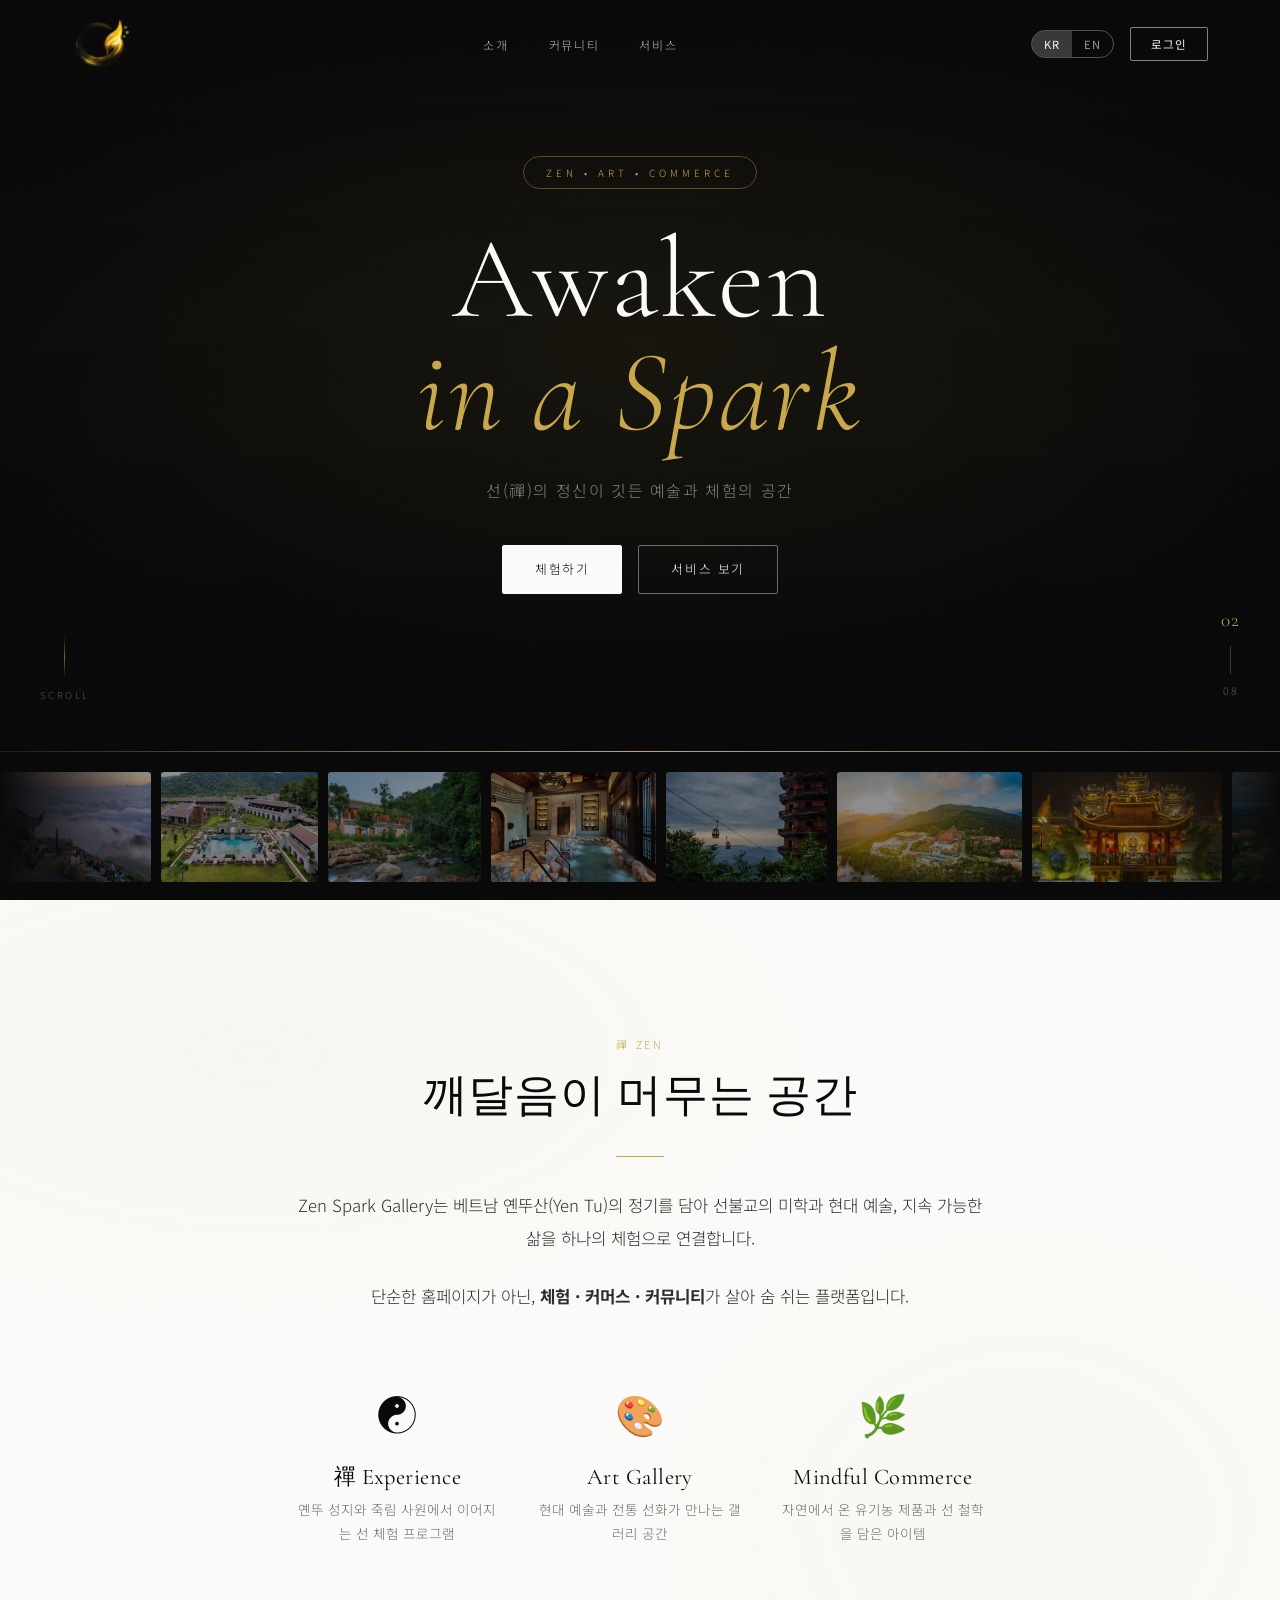
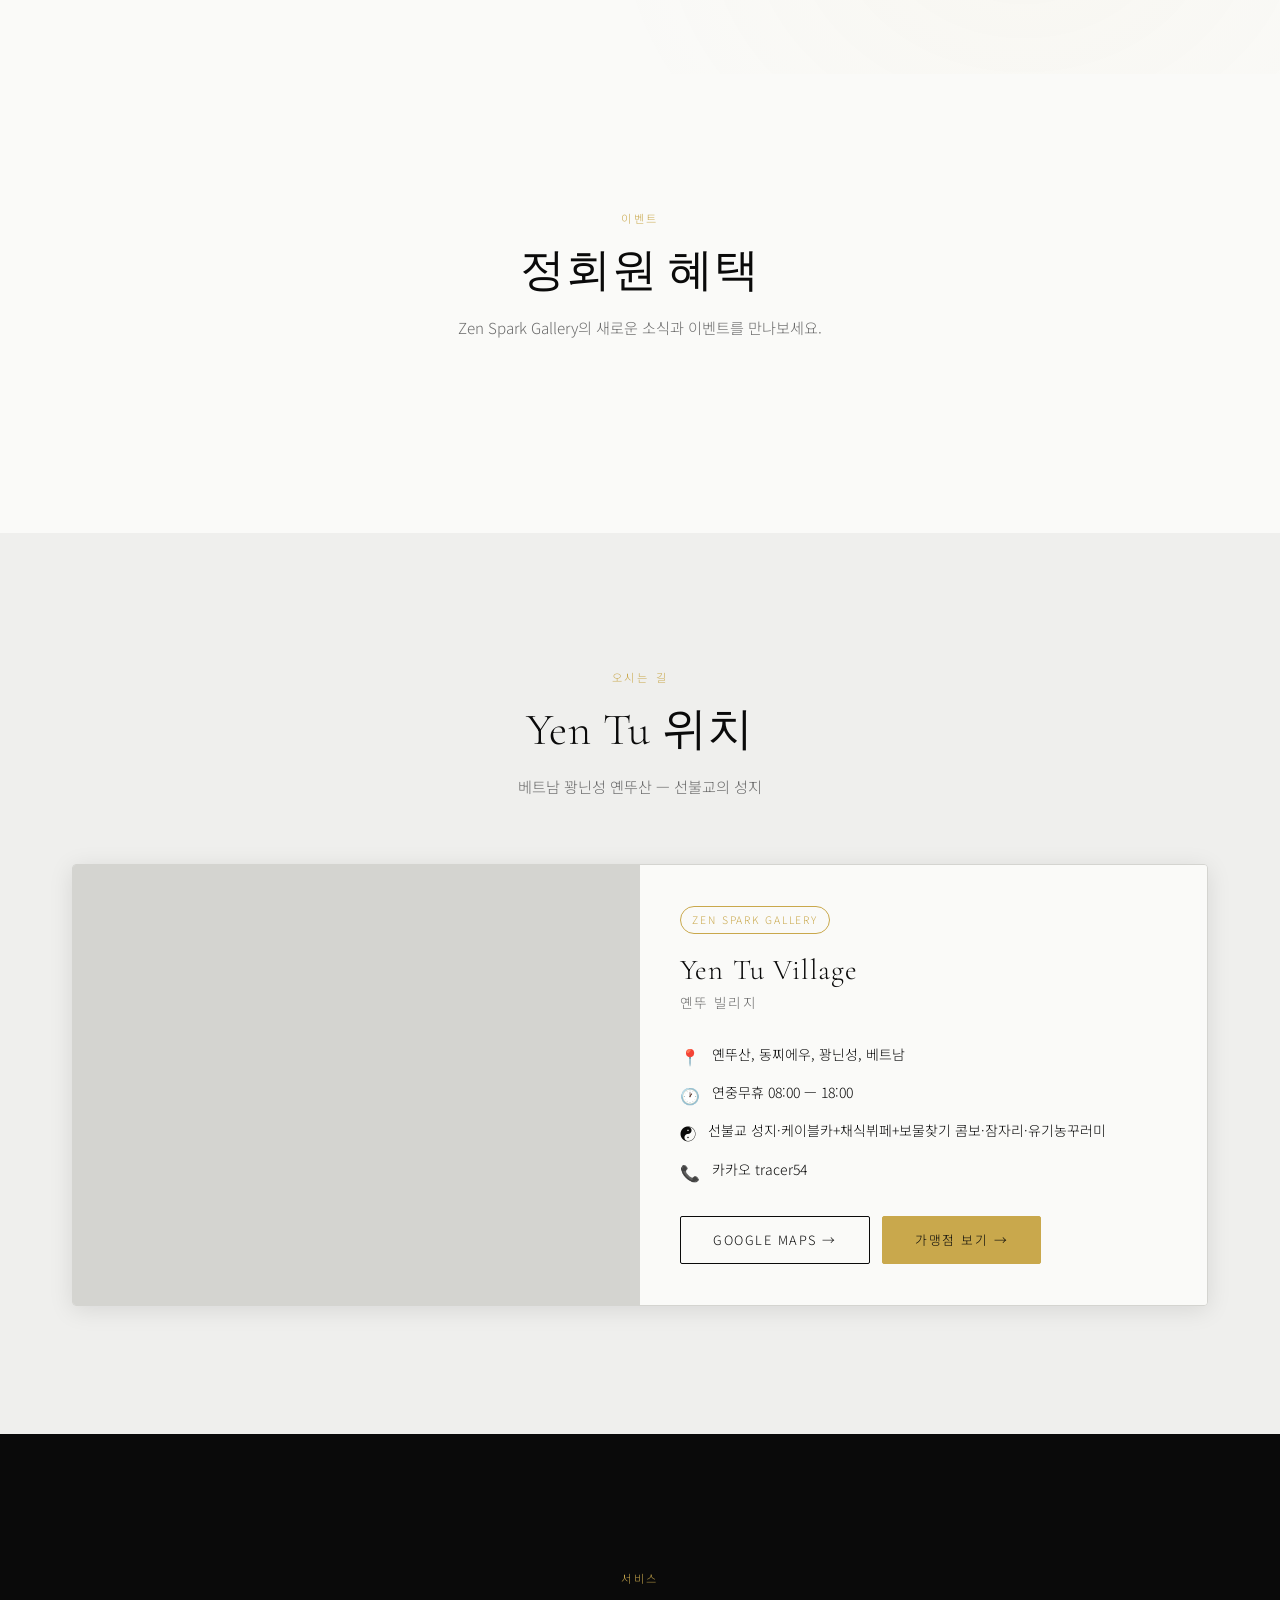
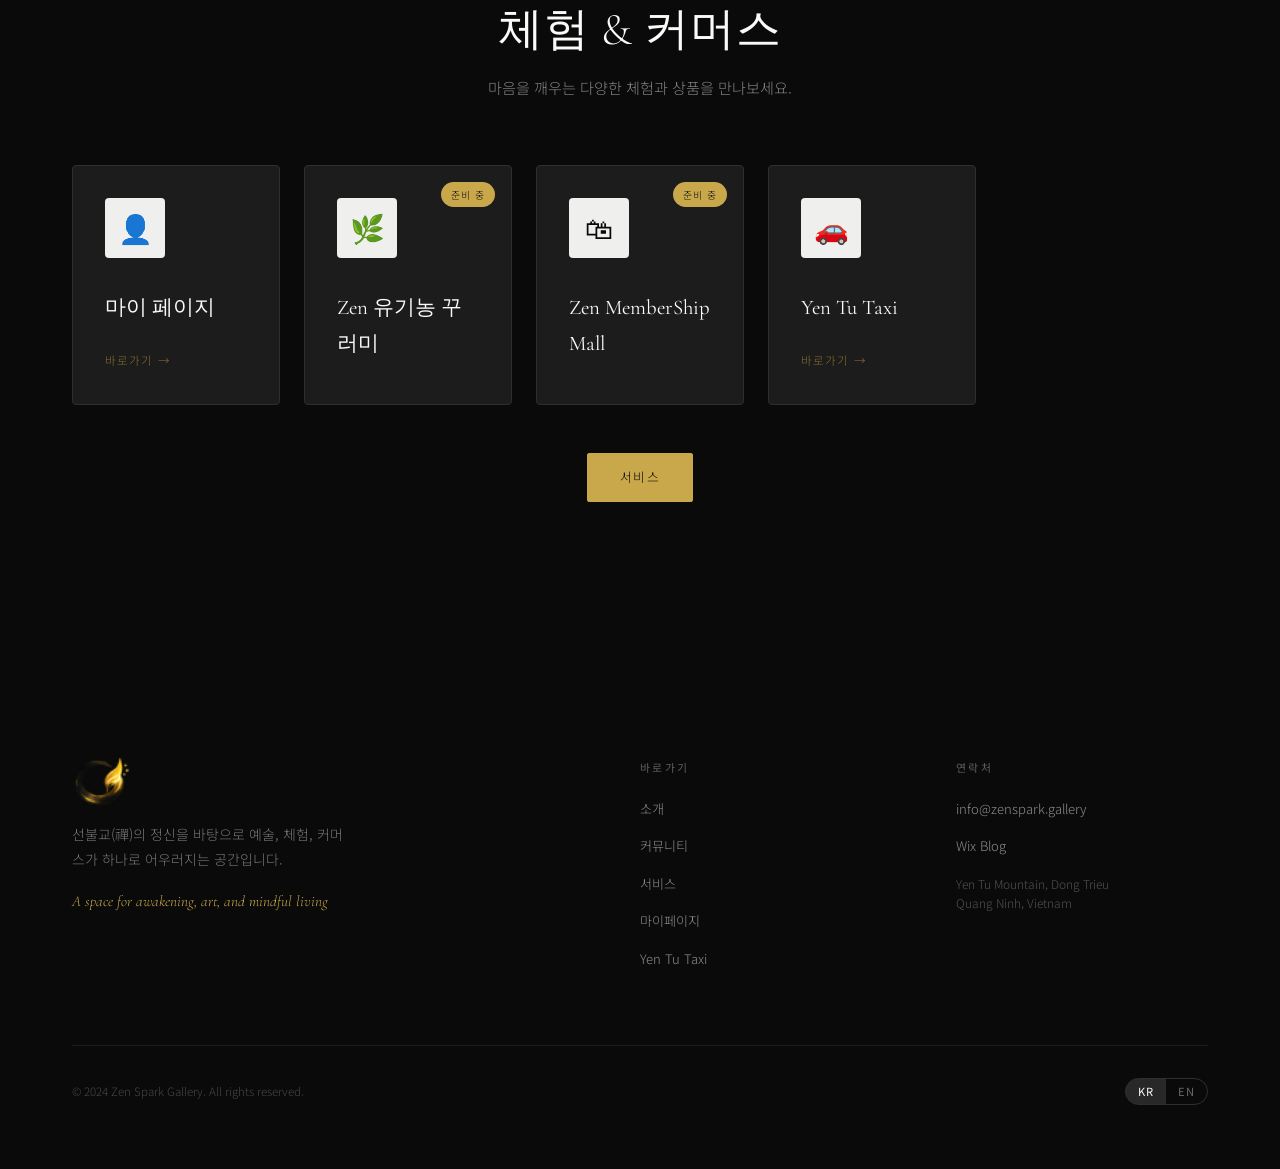
==== commit 05892798: "2026050401" ====
--- a/index.html
+++ b/index.html
@@ -189,7 +189,7 @@
   <div class="container">
     <div class="section-header fade-in" style="position:relative;">
       <span class="label" data-i18n="notices_label">이벤트</span>
-      <h2 data-i18n="notices_title">최신 소식</h2>
+      <h2 data-i18n="notices_title">정회원 혜택</h2>
       <p data-i18n="notices_desc">Zen Spark Gallery의 새로운 소식과 이벤트를 만나보세요.</p>
       <button id="notice-write-btn" class="btn btn--gold notice-write-btn" style="display:none;" onclick="Notices.openWrite()">+ 공지 작성</button>
     </div>
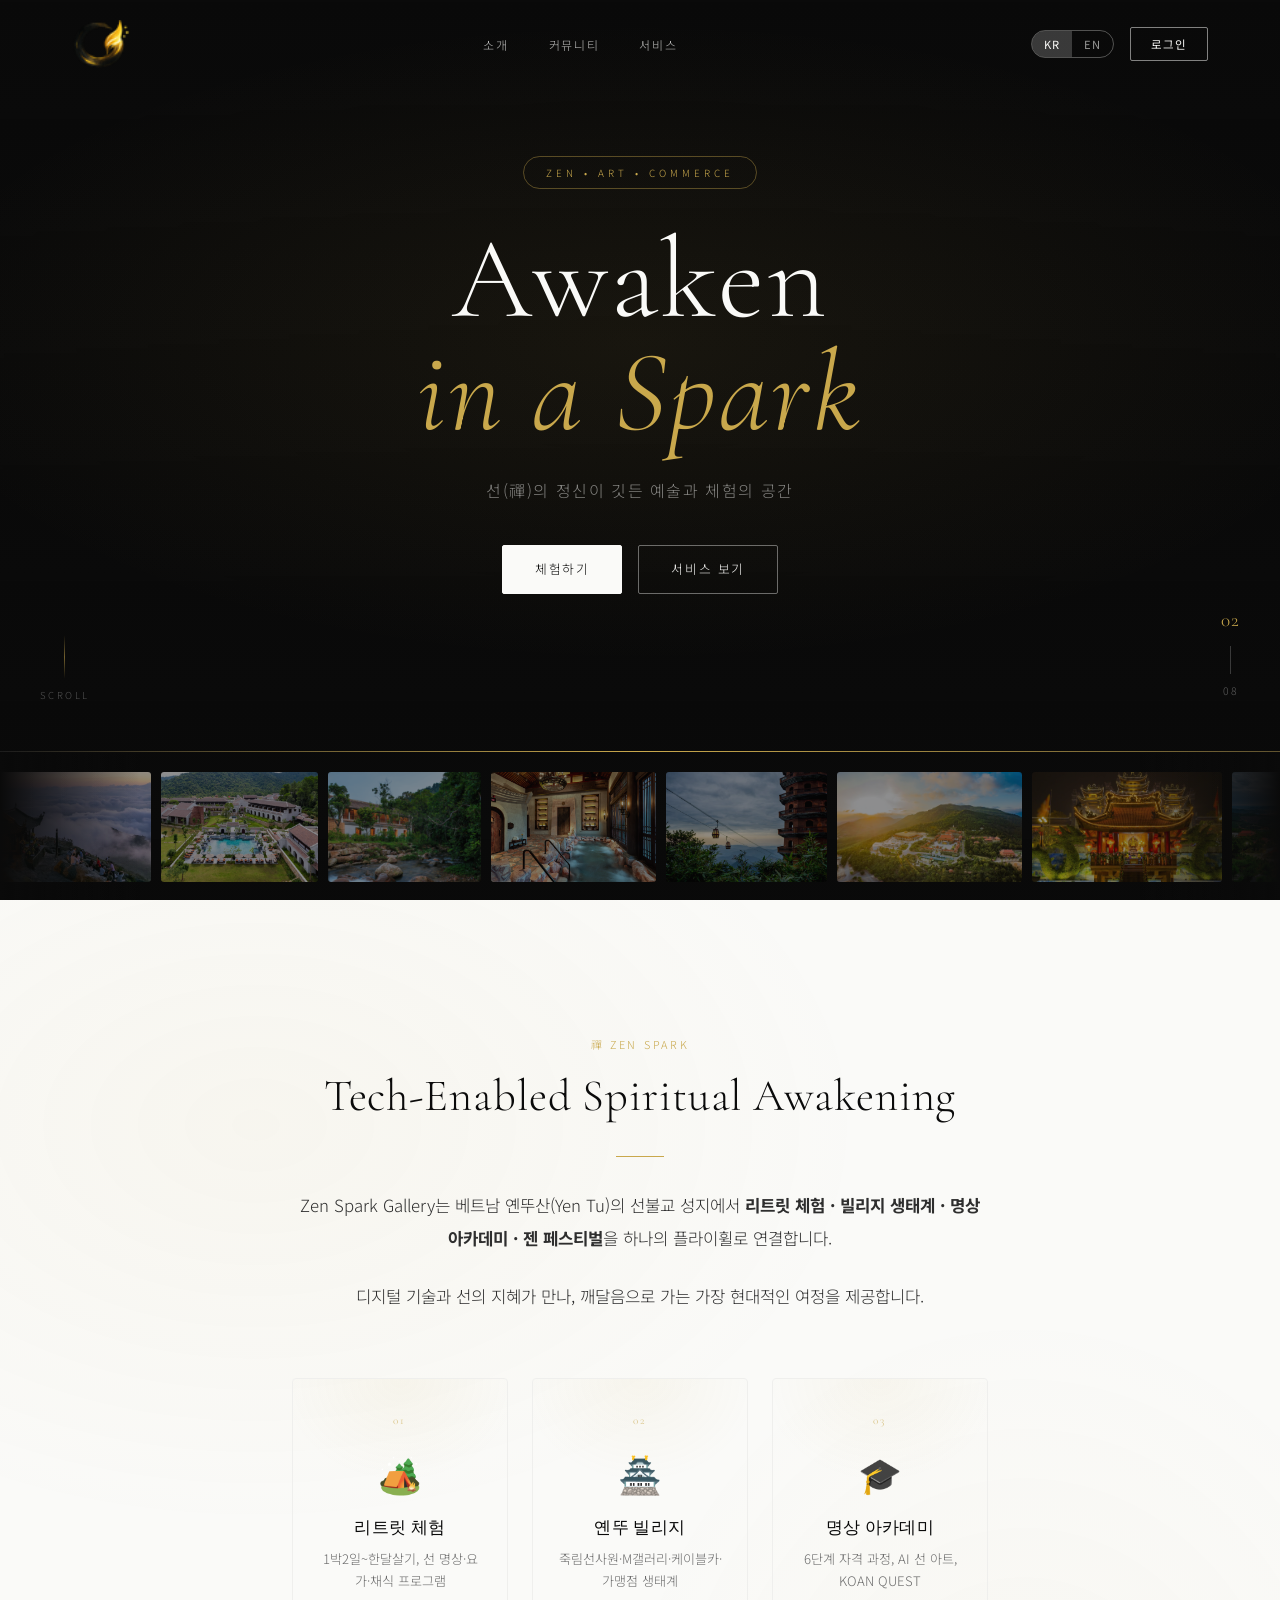
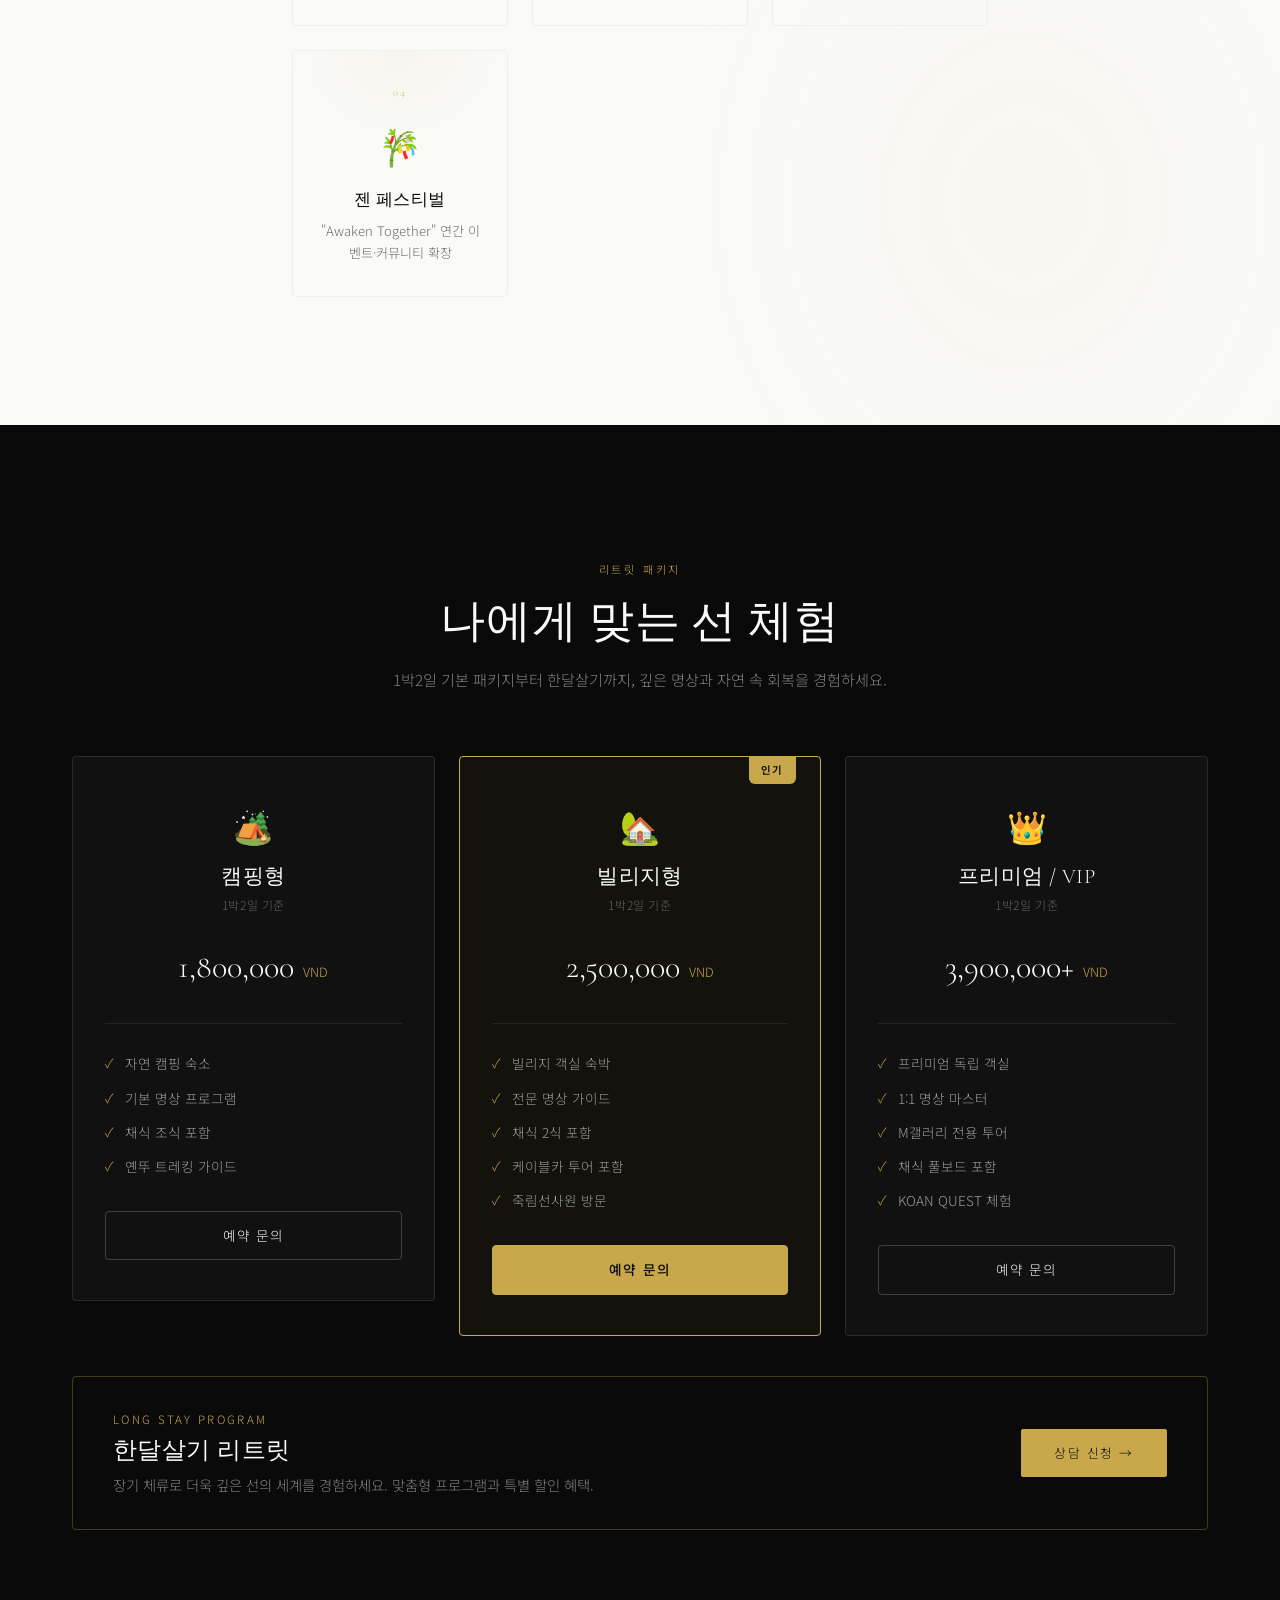
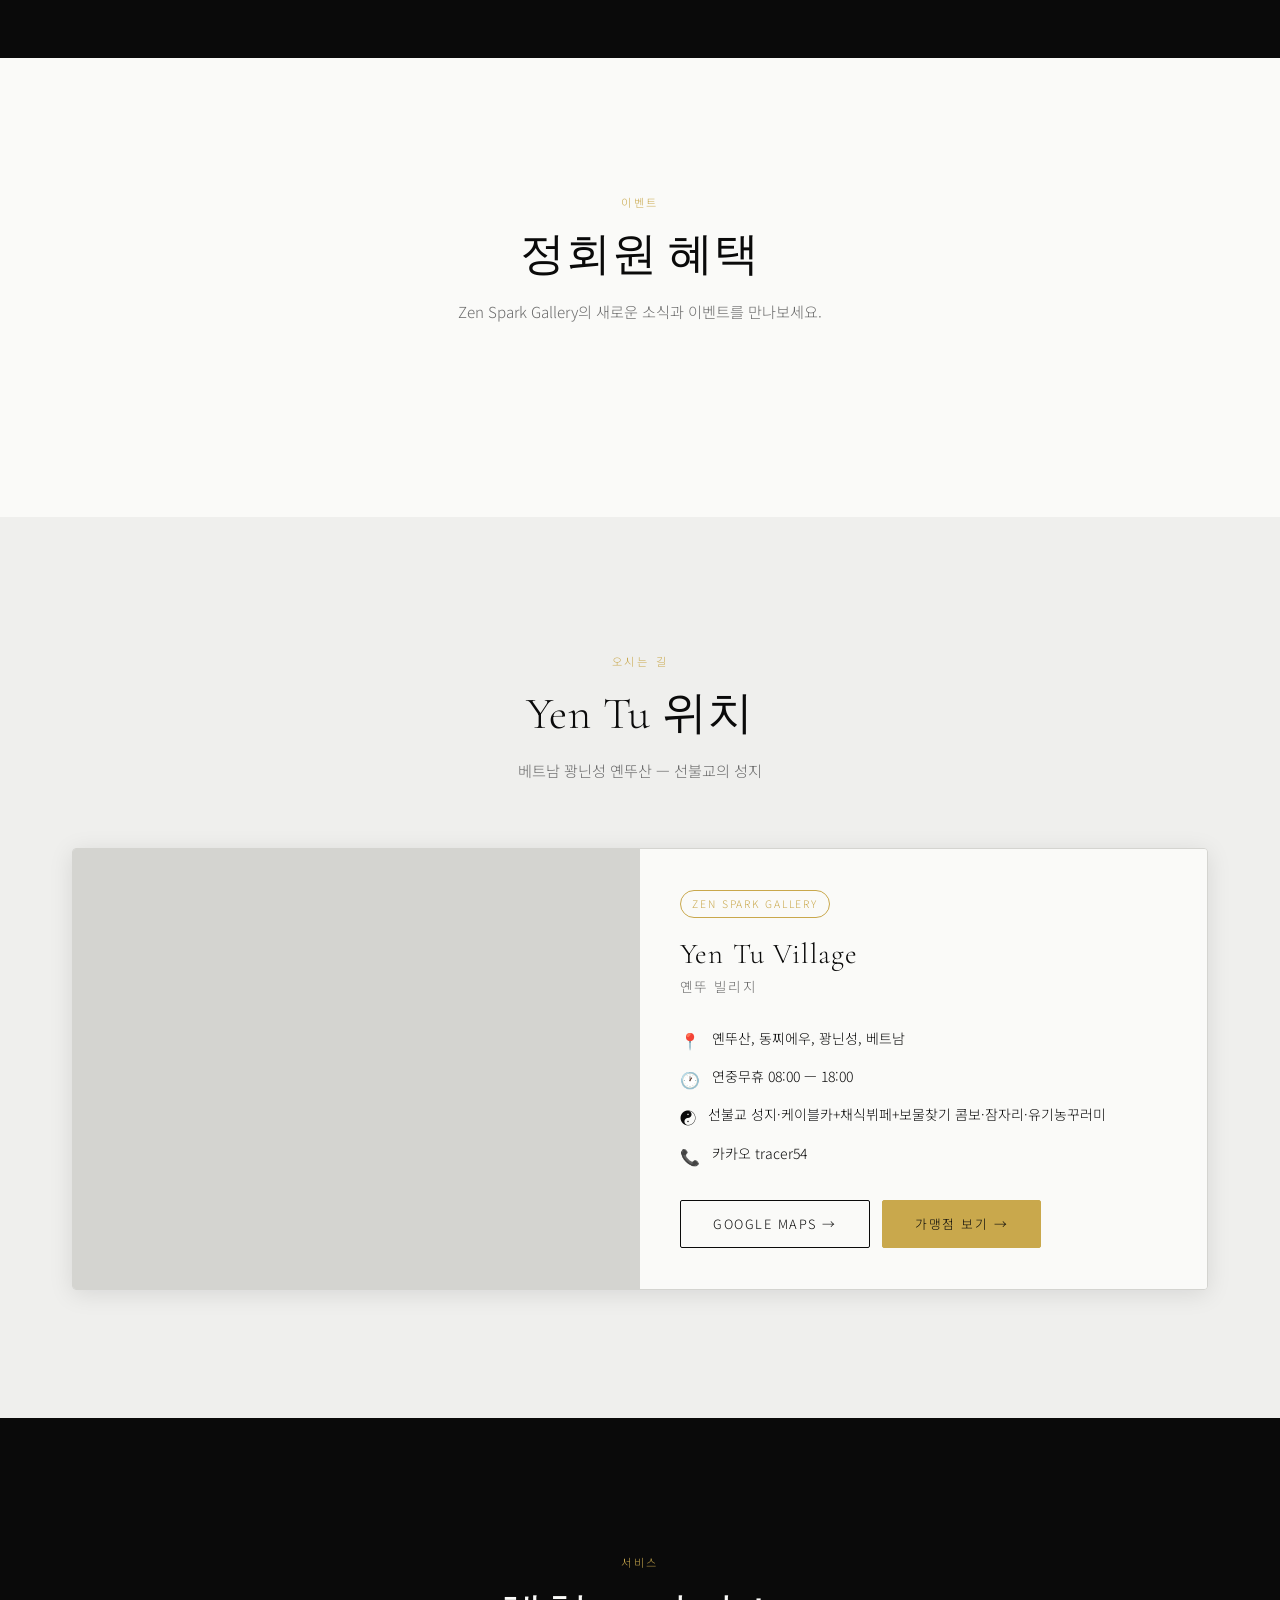
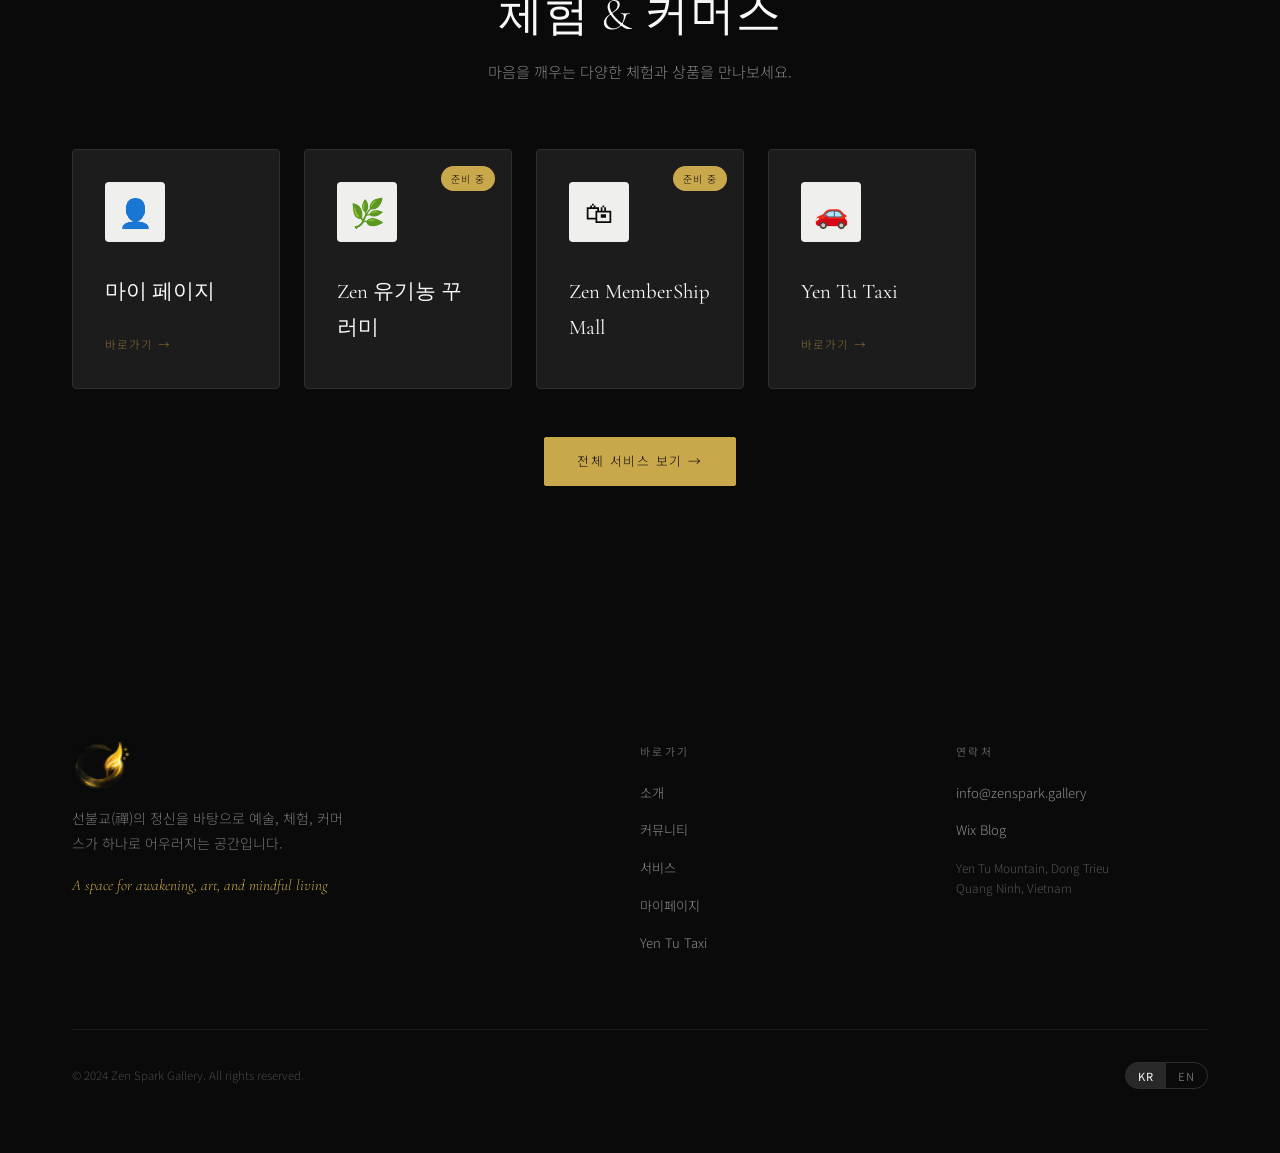
==== commit 7675c8d8: "feat: 사업계획서 기반 웹사이트 업그레이드 - About 섹션: 3아이콘 → 4대 축 플라이휠 (리트릿/빌리지/아카데미/페스티벌) - 리트릿 패키지 섹션 신규: 3티어 가격표 " ====
--- a/index.html
+++ b/index.html
@@ -150,36 +150,133 @@
 <section id="about" class="section ink-wash">
   <div class="container--narrow" style="text-align:center;">
     <div class="fade-in">
-      <span class="label" style="display:inline-block;font-size:0.68rem;letter-spacing:0.25em;text-transform:uppercase;color:var(--gold);margin-bottom:1rem;">禪 Zen</span>
+      <span class="label" style="display:inline-block;font-size:0.68rem;letter-spacing:0.25em;text-transform:uppercase;color:var(--gold);margin-bottom:1rem;">禪 Zen Spark</span>
       <h2 style="font-family:var(--ff-display);font-size:clamp(1.8rem,3.5vw,3rem);font-weight:300;margin-bottom:1.5rem;">
-        깨달음이 머무는 공간
+        Tech-Enabled Spiritual Awakening
       </h2>
       <span class="gold-rule gold-rule--center"></span>
       <p style="font-size:1.05rem;line-height:2;color:var(--gray-2);margin-bottom:1.5rem;">
-        Zen Spark Gallery는 베트남 옌뚜산(Yen Tu)의 정기를 담아 선불교의 미학과 현대 예술, 지속 가능한 삶을 하나의 체험으로 연결합니다.
+        Zen Spark Gallery는 베트남 옌뚜산(Yen Tu)의 선불교 성지에서 <strong>리트릿 체험 · 빌리지 생태계 · 명상 아카데미 · 젠 페스티벌</strong>을 하나의 플라이휠로 연결합니다.
       </p>
       <p style="font-size:1.05rem;line-height:2;color:var(--gray-2);">
-        단순한 홈페이지가 아닌, <strong>체험 · 커머스 · 커뮤니티</strong>가 살아 숨 쉬는 플랫폼입니다.
+        디지털 기술과 선의 지혜가 만나, 깨달음으로 가는 가장 현대적인 여정을 제공합니다.
       </p>
     </div>
 
-    <!-- Feature icons -->
-    <div class="fade-in fade-in-delay-2" style="display:grid;grid-template-columns:repeat(3,1fr);gap:2rem;margin-top:4rem;">
-      <div style="text-align:center;">
-        <div style="font-size:2.5rem;margin-bottom:1rem;">☯</div>
-        <h4 style="font-family:var(--ff-display);font-weight:400;margin-bottom:0.5rem;">禪 Experience</h4>
-        <p style="font-size:0.85rem;color:var(--gray-3);">옌뚜 성지와 죽림 사원에서 이어지는 선 체험 프로그램</p>
-      </div>
-      <div style="text-align:center;">
-        <div style="font-size:2.5rem;margin-bottom:1rem;">🎨</div>
-        <h4 style="font-family:var(--ff-display);font-weight:400;margin-bottom:0.5rem;">Art Gallery</h4>
-        <p style="font-size:0.85rem;color:var(--gray-3);">현대 예술과 전통 선화가 만나는 갤러리 공간</p>
-      </div>
-      <div style="text-align:center;">
-        <div style="font-size:2.5rem;margin-bottom:1rem;">🌿</div>
-        <h4 style="font-family:var(--ff-display);font-weight:400;margin-bottom:0.5rem;">Mindful Commerce</h4>
-        <p style="font-size:0.85rem;color:var(--gray-3);">자연에서 온 유기농 제품과 선 철학을 담은 아이템</p>
-      </div>
+    <!-- 4-Pillar Flywheel -->
+    <div class="fade-in fade-in-delay-2" style="display:grid;grid-template-columns:repeat(auto-fit,minmax(200px,1fr));gap:1.5rem;margin-top:4rem;">
+      <div class="pillar-card">
+        <div class="pillar-card__num">01</div>
+        <div class="pillar-card__icon">🏕️</div>
+        <h4 class="pillar-card__title" data-i18n="about_pillar1">리트릿 체험</h4>
+        <p class="pillar-card__desc" data-i18n="about_pillar1_desc">1박2일~한달살기, 선 명상·요가·채식 프로그램</p>
+      </div>
+      <div class="pillar-card">
+        <div class="pillar-card__num">02</div>
+        <div class="pillar-card__icon">🏯</div>
+        <h4 class="pillar-card__title" data-i18n="about_pillar2">옌뚜 빌리지</h4>
+        <p class="pillar-card__desc" data-i18n="about_pillar2_desc">죽림선사원·M갤러리·케이블카·가맹점 생태계</p>
+      </div>
+      <div class="pillar-card">
+        <div class="pillar-card__num">03</div>
+        <div class="pillar-card__icon">🎓</div>
+        <h4 class="pillar-card__title" data-i18n="about_pillar3">명상 아카데미</h4>
+        <p class="pillar-card__desc" data-i18n="about_pillar3_desc">6단계 자격 과정, AI 선 아트, KOAN QUEST</p>
+      </div>
+      <div class="pillar-card">
+        <div class="pillar-card__num">04</div>
+        <div class="pillar-card__icon">🎋</div>
+        <h4 class="pillar-card__title" data-i18n="about_pillar4">젠 페스티벌</h4>
+        <p class="pillar-card__desc" data-i18n="about_pillar4_desc">"Awaken Together" 연간 이벤트·커뮤니티 확장</p>
+      </div>
+    </div>
+  </div>
+</section>
+
+<!-- ===== RETREAT PACKAGES ===== -->
+<section class="section" style="background:var(--black);">
+  <div class="container">
+    <div class="section-header fade-in" style="color:var(--white);">
+      <span class="label" data-i18n="retreat_label">리트릿 패키지</span>
+      <h2 style="color:var(--white);" data-i18n="retreat_title">나에게 맞는 선 체험</h2>
+      <p style="color:rgba(250,250,248,0.5);" data-i18n="retreat_desc">1박2일 기본 패키지부터 한달살기까지, 깊은 명상과 자연 속 회복을 경험하세요.</p>
+    </div>
+
+    <div class="retreat-grid fade-in fade-in-delay-1">
+
+      <!-- 캠핑형 -->
+      <div class="retreat-card">
+        <div class="retreat-card__header">
+          <div class="retreat-card__icon">🏕️</div>
+          <h3 class="retreat-card__name" data-i18n="retreat_tier1">캠핑형</h3>
+          <p class="retreat-card__sub" data-i18n="retreat_tier1_sub">1박2일 기준</p>
+        </div>
+        <div class="retreat-card__price">
+          <span class="retreat-card__amount">1,800,000</span>
+          <span class="retreat-card__currency">VND</span>
+        </div>
+        <ul class="retreat-card__features">
+          <li>자연 캠핑 숙소</li>
+          <li>기본 명상 프로그램</li>
+          <li>채식 조식 포함</li>
+          <li>옌뚜 트레킹 가이드</li>
+        </ul>
+        <a href="https://jump22.netlify.app/buggy" target="_blank" class="retreat-card__cta" data-i18n="retreat_cta">예약 문의</a>
+      </div>
+
+      <!-- 빌리지형 (popular) -->
+      <div class="retreat-card retreat-card--featured">
+        <div class="retreat-card__badge" data-i18n="retreat_popular">인기</div>
+        <div class="retreat-card__header">
+          <div class="retreat-card__icon">🏡</div>
+          <h3 class="retreat-card__name" data-i18n="retreat_tier2">빌리지형</h3>
+          <p class="retreat-card__sub" data-i18n="retreat_tier2_sub">1박2일 기준</p>
+        </div>
+        <div class="retreat-card__price">
+          <span class="retreat-card__amount">2,500,000</span>
+          <span class="retreat-card__currency">VND</span>
+        </div>
+        <ul class="retreat-card__features">
+          <li>빌리지 객실 숙박</li>
+          <li>전문 명상 가이드</li>
+          <li>채식 2식 포함</li>
+          <li>케이블카 투어 포함</li>
+          <li>죽림선사원 방문</li>
+        </ul>
+        <a href="https://jump22.netlify.app/buggy" target="_blank" class="retreat-card__cta retreat-card__cta--gold" data-i18n="retreat_cta">예약 문의</a>
+      </div>
+
+      <!-- 프리미엄/VIP -->
+      <div class="retreat-card">
+        <div class="retreat-card__header">
+          <div class="retreat-card__icon">👑</div>
+          <h3 class="retreat-card__name" data-i18n="retreat_tier3">프리미엄 / VIP</h3>
+          <p class="retreat-card__sub" data-i18n="retreat_tier3_sub">1박2일 기준</p>
+        </div>
+        <div class="retreat-card__price">
+          <span class="retreat-card__amount">3,900,000+</span>
+          <span class="retreat-card__currency">VND</span>
+        </div>
+        <ul class="retreat-card__features">
+          <li>프리미엄 독립 객실</li>
+          <li>1:1 명상 마스터</li>
+          <li>M갤러리 전용 투어</li>
+          <li>채식 풀보드 포함</li>
+          <li>KOAN QUEST 체험</li>
+        </ul>
+        <a href="https://jump22.netlify.app/buggy" target="_blank" class="retreat-card__cta" data-i18n="retreat_cta">예약 문의</a>
+      </div>
+
+    </div>
+
+    <!-- 한달살기 배너 -->
+    <div class="fade-in fade-in-delay-3" style="margin-top:2.5rem;border:1px solid rgba(201,168,76,0.3);border-radius:var(--radius-md);padding:2rem 2.5rem;display:flex;align-items:center;justify-content:space-between;flex-wrap:wrap;gap:1.5rem;">
+      <div>
+        <p style="font-size:0.72rem;letter-spacing:0.2em;text-transform:uppercase;color:var(--gold);margin-bottom:0.5rem;">Long Stay Program</p>
+        <h4 style="font-family:var(--ff-display);font-size:1.5rem;font-weight:300;color:var(--white);margin-bottom:0.4rem;">한달살기 리트릿</h4>
+        <p style="font-size:0.9rem;color:rgba(250,250,248,0.5);">장기 체류로 더욱 깊은 선의 세계를 경험하세요. 맞춤형 프로그램과 특별 할인 혜택.</p>
+      </div>
+      <a href="community.html" class="btn btn--gold">상담 신청 →</a>
     </div>
   </div>
 </section>
@@ -353,7 +450,7 @@
       </a>
     </div>
     <div style="text-align:center;margin-top:3rem;" class="fade-in fade-in-delay-3">
-      <a href="services.html" class="btn btn--gold" data-i18n="svc_label">전체 서비스 보기</a>
+      <a href="services.html" class="btn btn--gold">전체 서비스 보기 →</a>
     </div>
   </div>
 </section>
--- a/css/components.css
+++ b/css/components.css
@@ -1404,4 +1404,157 @@
 }
 .move-cat-item:hover:not(:disabled) { background: rgba(201,168,76,0.08); border-color: var(--gold); color: var(--gold); }
 .move-cat-item--current { color: var(--gold); border-color: var(--gold); background: rgba(201,168,76,0.06); cursor: default; font-weight: 500; }
+
+/* ── PILLAR CARDS (4-Pillar Business Model) ── */
+.pillar-card {
+  text-align: center;
+  padding: 2rem 1.5rem;
+  border: 1px solid var(--gray-6);
+  border-radius: var(--radius-md);
+  transition: border-color 0.3s var(--ease-zen), transform 0.3s var(--ease-zen);
+  position: relative;
+  overflow: hidden;
+}
+.pillar-card::before {
+  content: '';
+  position: absolute;
+  inset: 0;
+  background: radial-gradient(ellipse 80% 60% at 50% 0%, rgba(201,168,76,0.06) 0%, transparent 70%);
+  pointer-events: none;
+}
+.pillar-card:hover {
+  border-color: rgba(201,168,76,0.4);
+  transform: translateY(-4px);
+}
+.pillar-card__num {
+  font-family: var(--ff-display);
+  font-size: 0.7rem;
+  letter-spacing: 0.2em;
+  color: var(--gold);
+  margin-bottom: 0.75rem;
+  opacity: 0.7;
+}
+.pillar-card__icon { font-size: 2.2rem; margin-bottom: 0.9rem; }
+.pillar-card__title {
+  font-family: var(--ff-display);
+  font-size: 1.05rem;
+  font-weight: 400;
+  margin-bottom: 0.6rem;
+  color: var(--black);
+}
+.pillar-card__desc {
+  font-size: 0.82rem;
+  color: var(--gray-3);
+  line-height: 1.7;
+}
+
+/* ── RETREAT PACKAGES ── */
+.retreat-grid {
+  display: grid;
+  grid-template-columns: repeat(auto-fit, minmax(260px, 1fr));
+  gap: 1.5rem;
+  align-items: start;
+}
+.retreat-card {
+  border: 1px solid rgba(250,250,248,0.1);
+  border-radius: var(--radius-md);
+  padding: 2.5rem 2rem;
+  position: relative;
+  transition: border-color 0.3s var(--ease-zen), transform 0.3s var(--ease-zen);
+  background: rgba(250,250,248,0.03);
+}
+.retreat-card:hover {
+  border-color: rgba(201,168,76,0.3);
+  transform: translateY(-4px);
+}
+.retreat-card--featured {
+  border-color: var(--gold);
+  background: rgba(201,168,76,0.05);
+}
+.retreat-card--featured:hover { border-color: var(--gold); }
+.retreat-card__badge {
+  position: absolute;
+  top: -1px;
+  right: 1.5rem;
+  background: var(--gold);
+  color: var(--black);
+  font-size: 0.65rem;
+  font-weight: 600;
+  letter-spacing: 0.1em;
+  padding: 0.3rem 0.8rem;
+  border-radius: 0 0 6px 6px;
+  text-transform: uppercase;
+}
+.retreat-card__header { text-align: center; margin-bottom: 1.5rem; }
+.retreat-card__icon { font-size: 2rem; margin-bottom: 0.75rem; }
+.retreat-card__name {
+  font-family: var(--ff-display);
+  font-size: 1.3rem;
+  font-weight: 300;
+  color: var(--white);
+  margin-bottom: 0.25rem;
+}
+.retreat-card__sub {
+  font-size: 0.75rem;
+  color: rgba(250,250,248,0.35);
+  letter-spacing: 0.05em;
+}
+.retreat-card__price {
+  text-align: center;
+  margin-bottom: 1.75rem;
+  padding-bottom: 1.75rem;
+  border-bottom: 1px solid rgba(250,250,248,0.08);
+}
+.retreat-card__amount {
+  font-family: var(--ff-display);
+  font-size: 2rem;
+  font-weight: 300;
+  color: var(--white);
+}
+.retreat-card__currency {
+  font-size: 0.8rem;
+  color: var(--gold);
+  margin-left: 0.3rem;
+}
+.retreat-card__features {
+  list-style: none;
+  margin: 0 0 2rem;
+  padding: 0;
+  display: flex;
+  flex-direction: column;
+  gap: 0.65rem;
+}
+.retreat-card__features li {
+  font-size: 0.85rem;
+  color: rgba(250,250,248,0.6);
+  padding-left: 1.25rem;
+  position: relative;
+}
+.retreat-card__features li::before {
+  content: '✓';
+  position: absolute;
+  left: 0;
+  color: var(--gold);
+  font-size: 0.8rem;
+}
+.retreat-card__cta {
+  display: block;
+  text-align: center;
+  padding: 0.75rem 1.5rem;
+  border: 1px solid rgba(250,250,248,0.2);
+  border-radius: 4px;
+  color: var(--white);
+  font-size: 0.85rem;
+  letter-spacing: 0.08em;
+  text-decoration: none;
+  transition: border-color 0.25s, background 0.25s, color 0.25s;
+}
+.retreat-card__cta:hover { border-color: var(--gold); color: var(--gold); }
+.retreat-card__cta--gold {
+  background: var(--gold);
+  border-color: var(--gold);
+  color: var(--black);
+  font-weight: 500;
+}
+.retreat-card__cta--gold:hover { background: #b8962e; border-color: #b8962e; color: var(--black); }
 .move-cat-item:disabled { opacity: 0.7; }
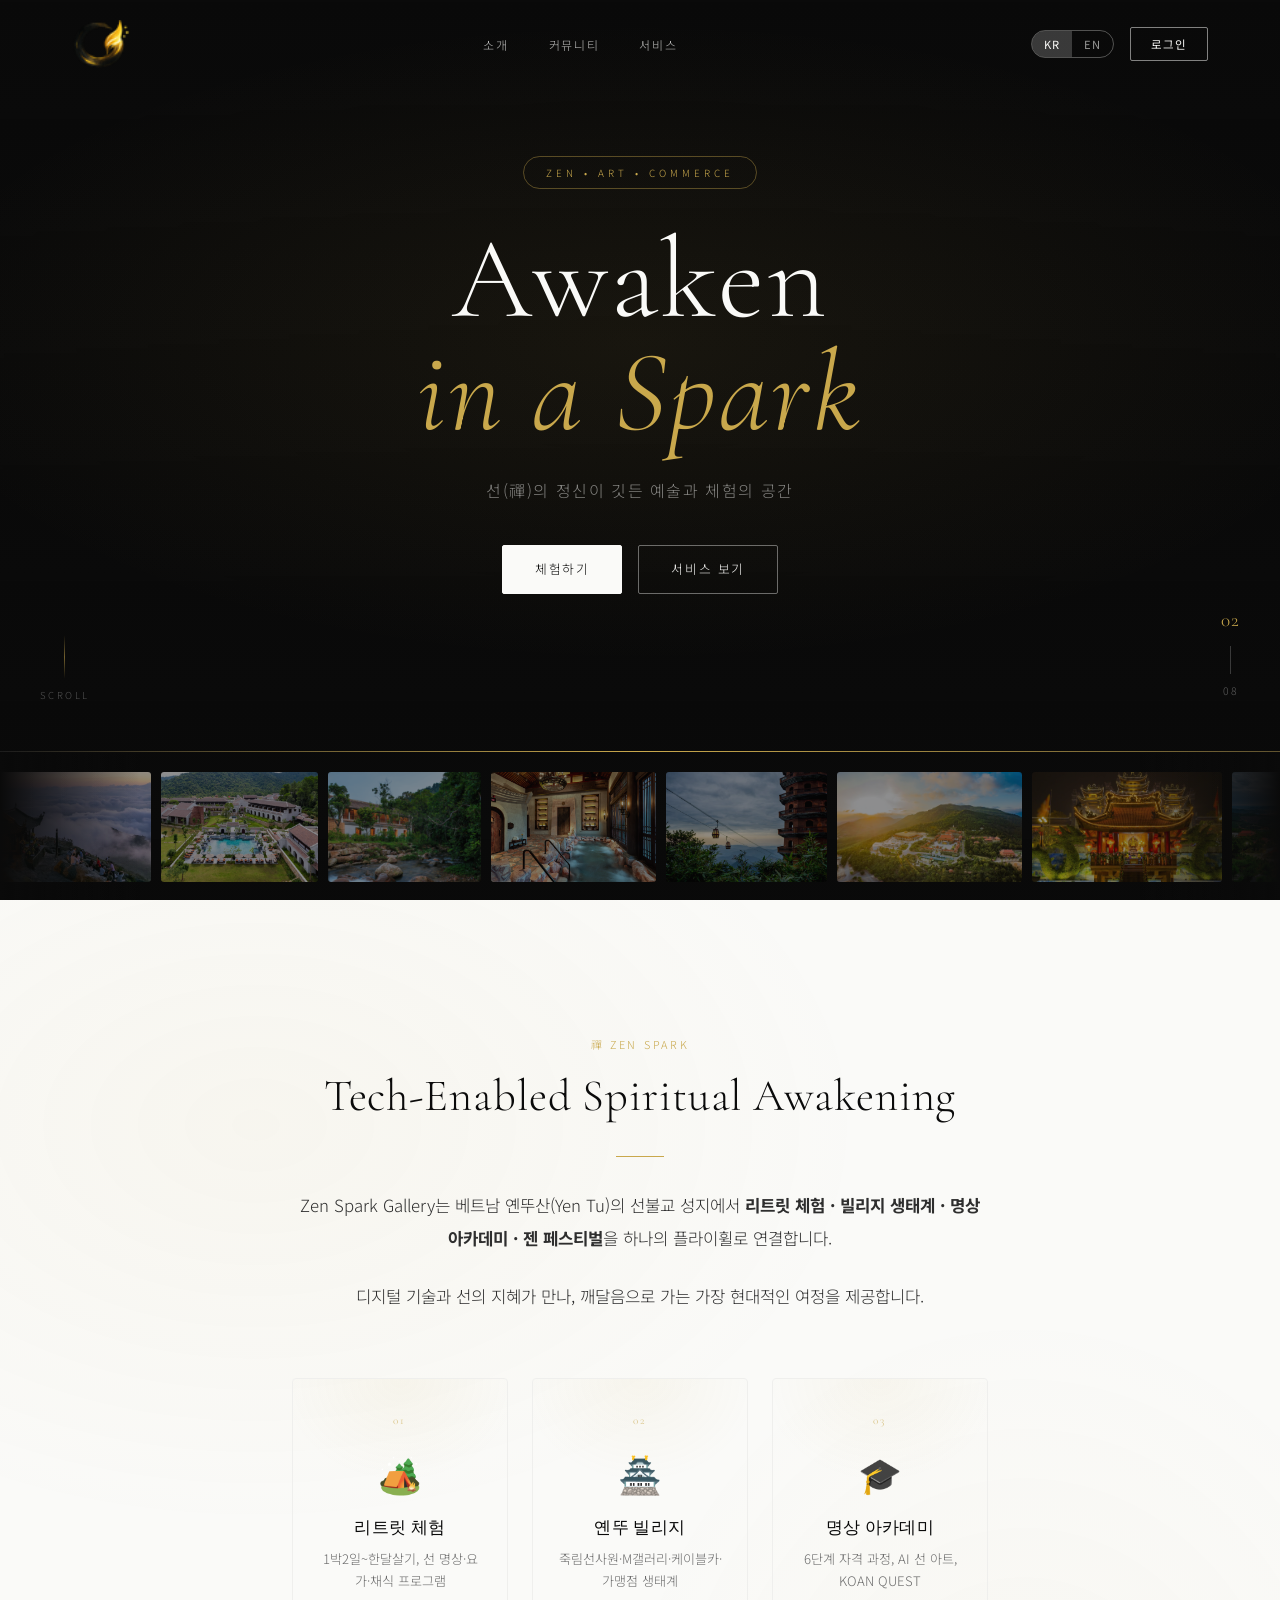
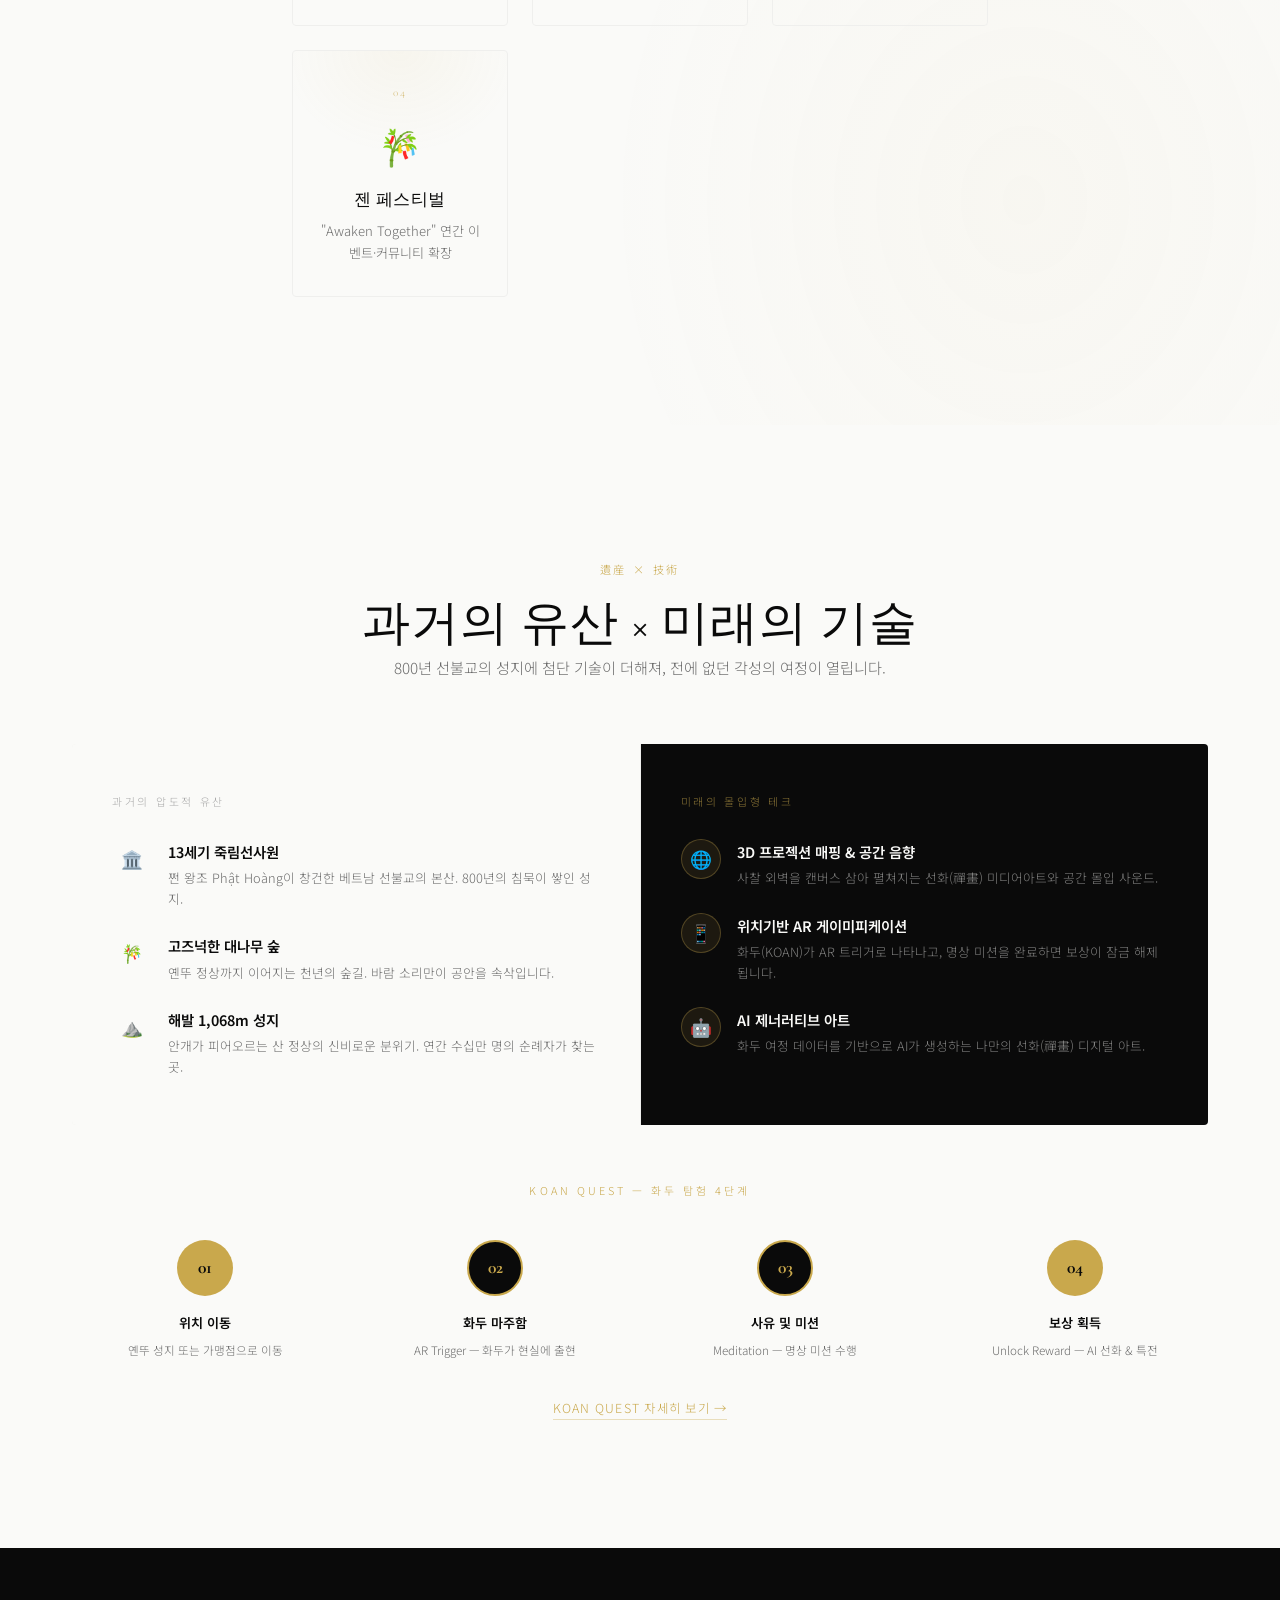
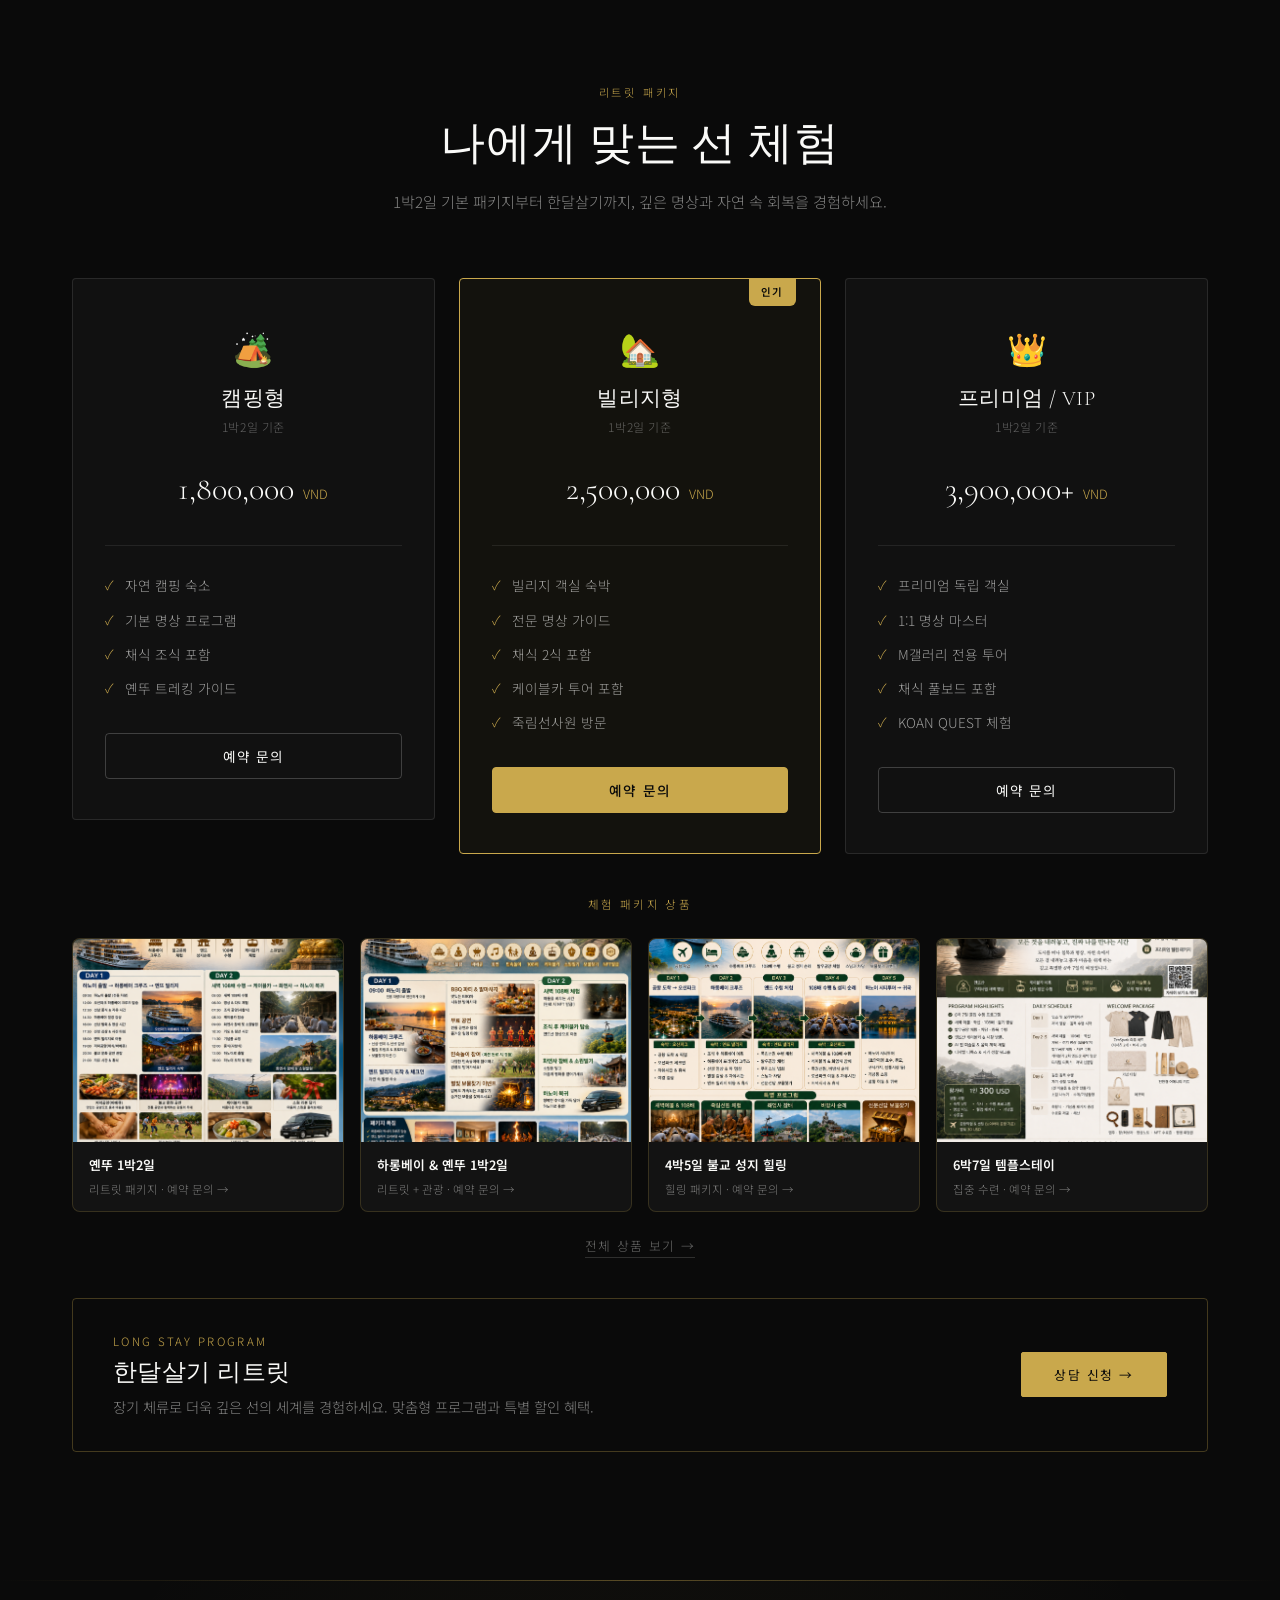
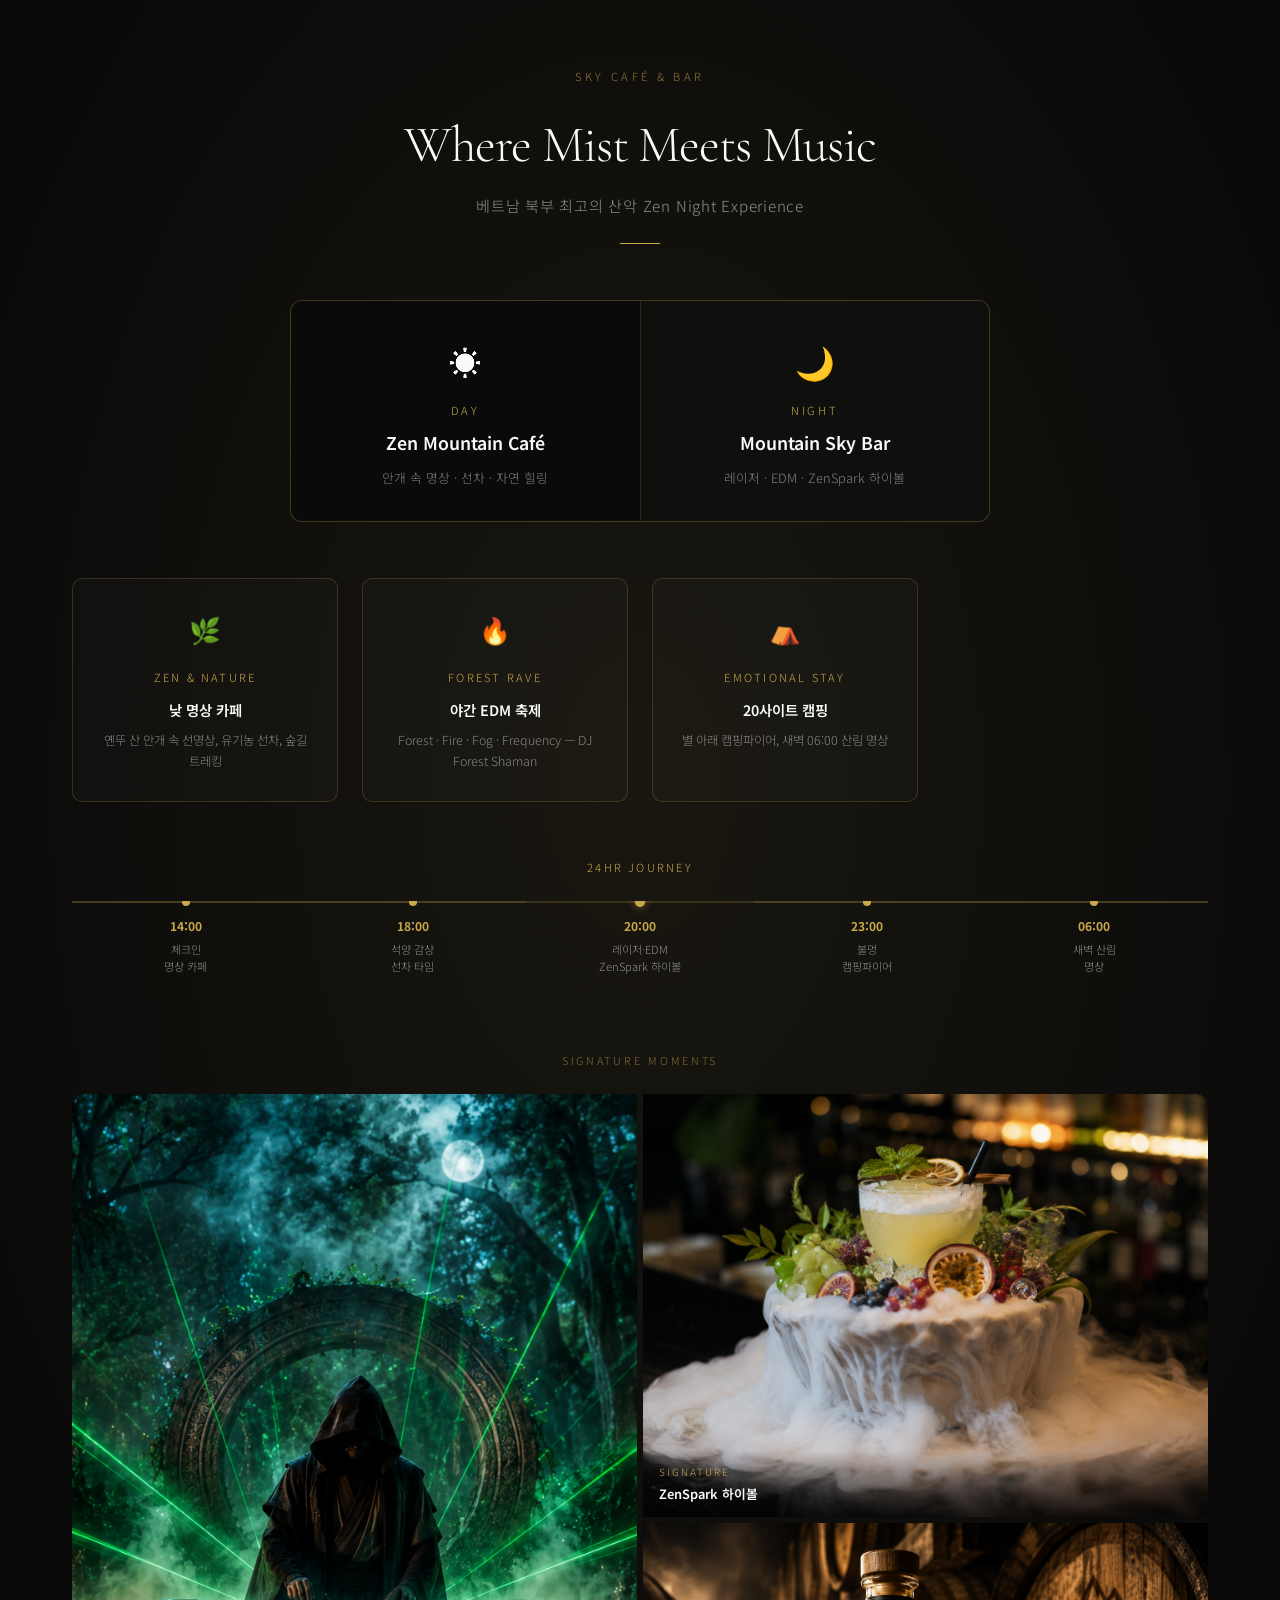
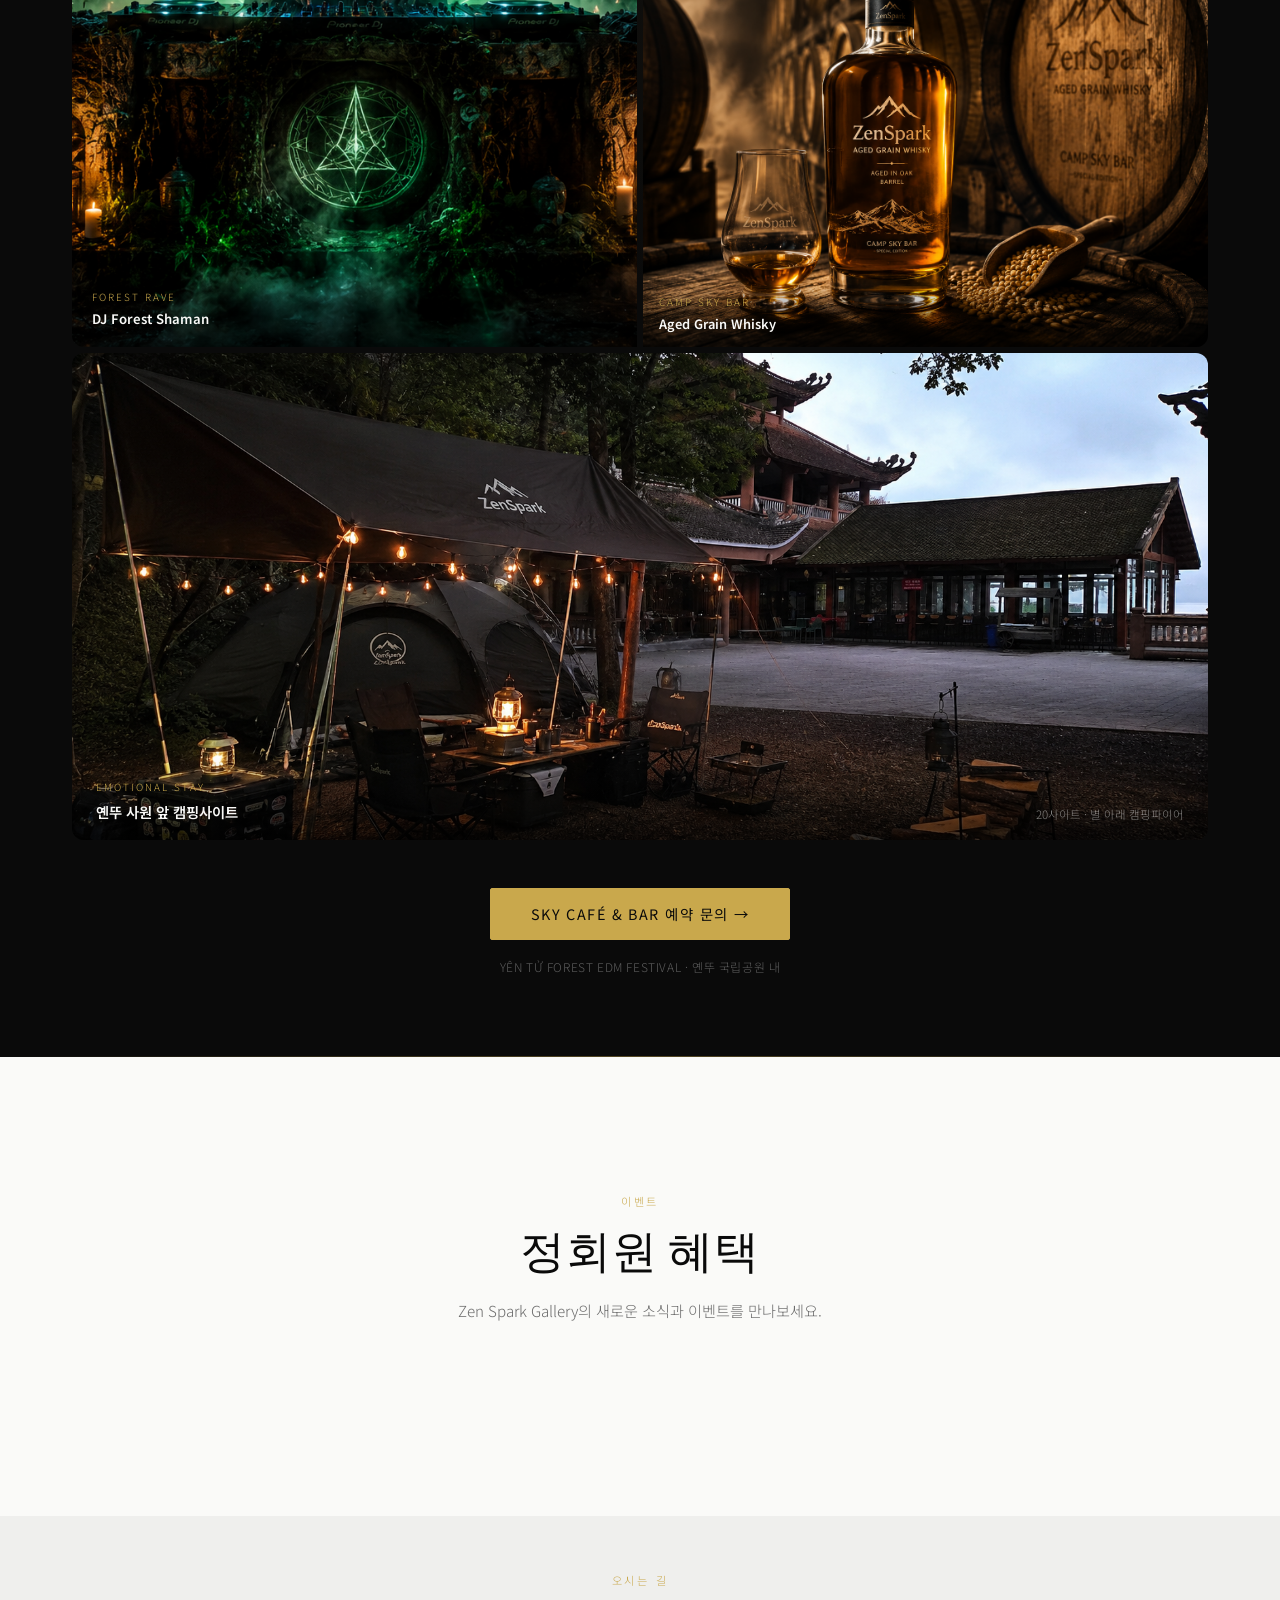
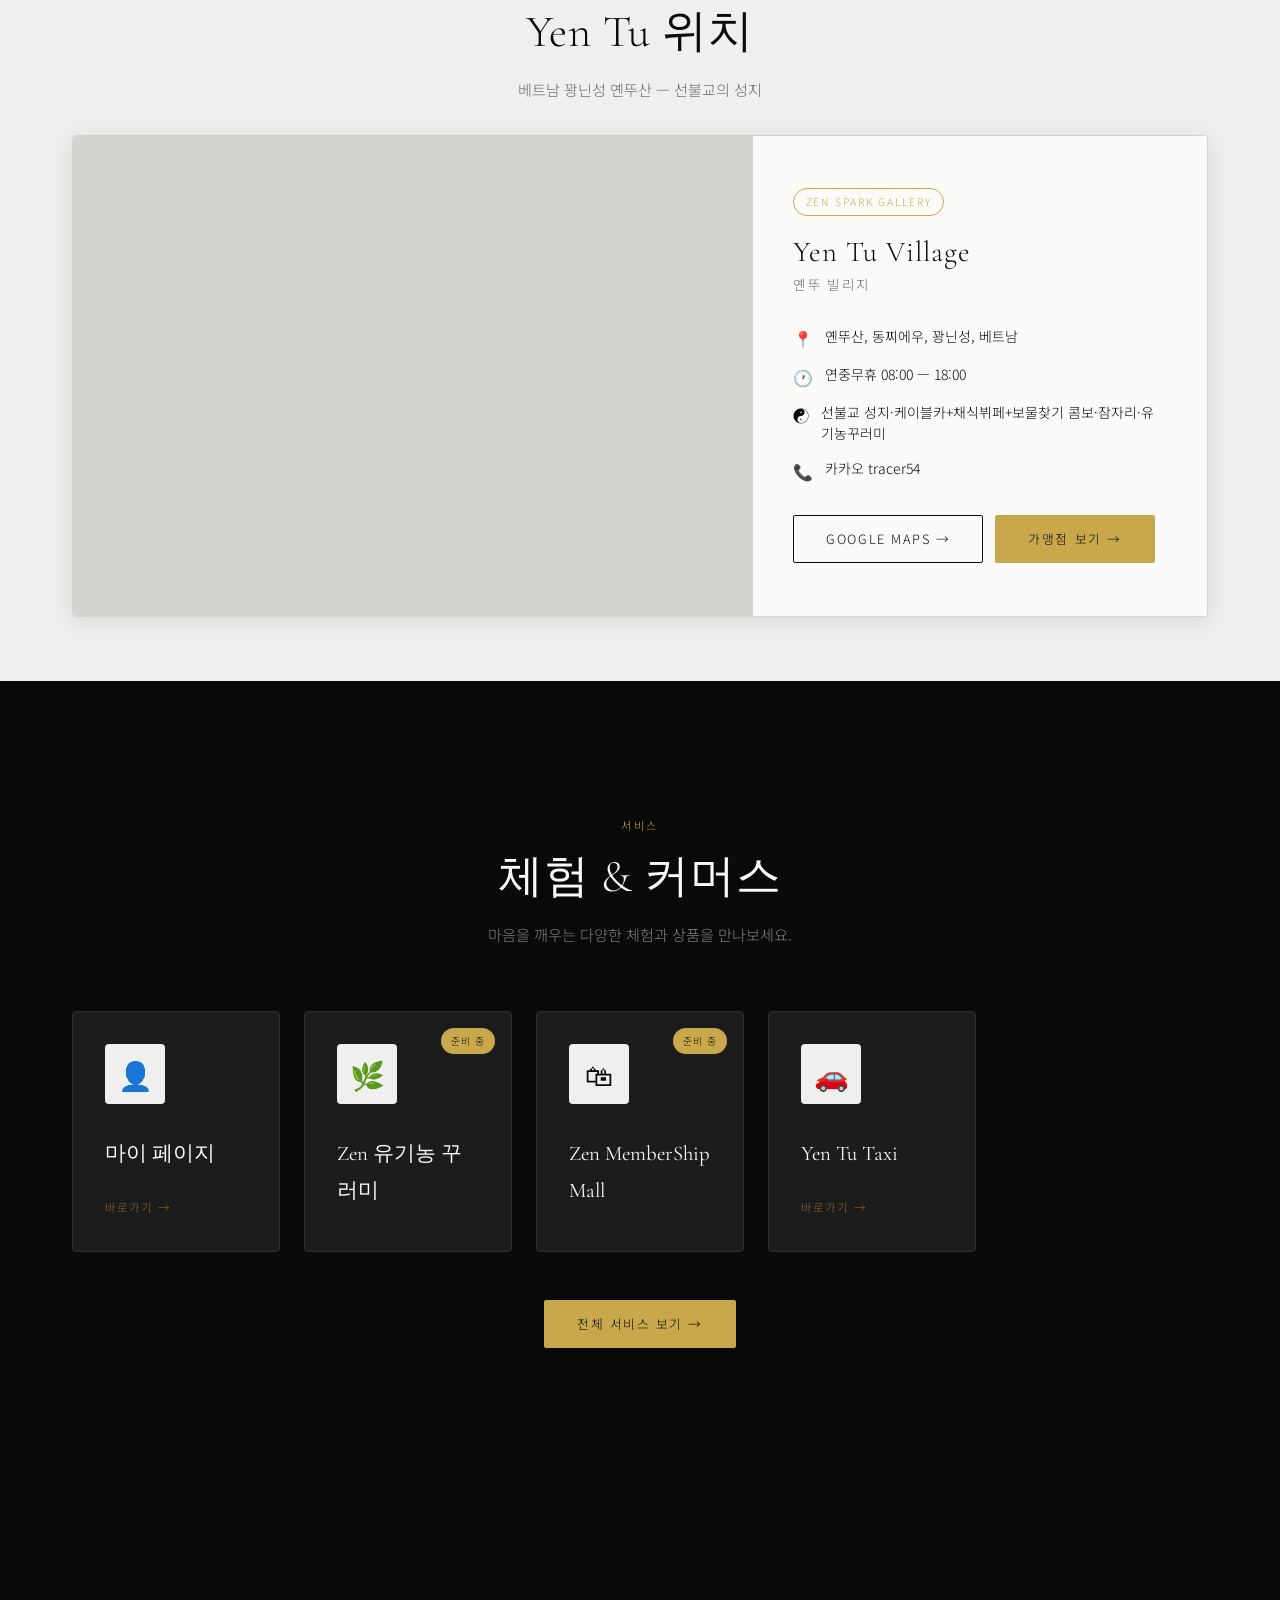
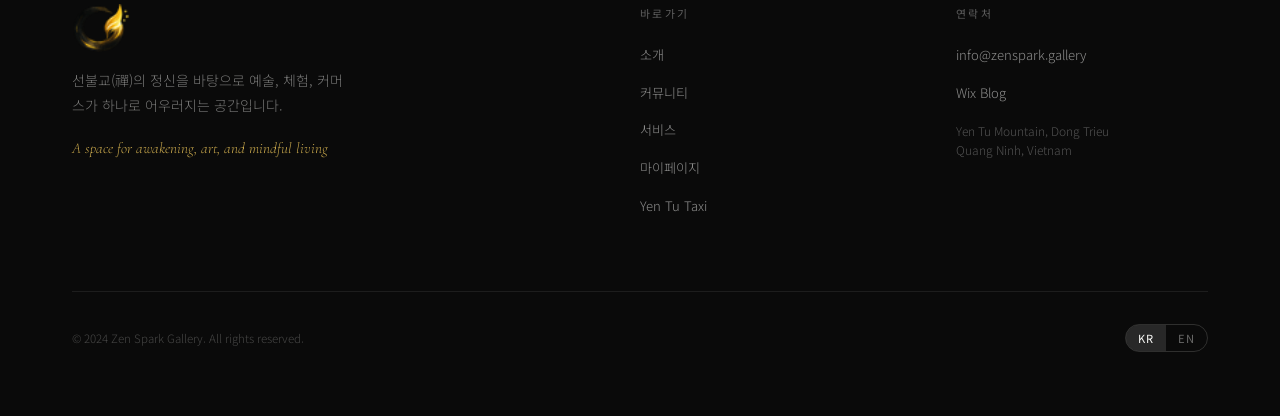
==== commit 7088a52f: "2026051901" ====
--- a/index.html
+++ b/index.html
@@ -193,6 +193,105 @@
   </div>
 </section>
 
+<!-- ===== HERITAGE × TECHNOLOGY ===== -->
+<section class="section" style="background:var(--white);overflow:hidden;">
+  <div class="container">
+    <div class="section-header fade-in" style="text-align:center;">
+      <span class="label">遺産 × 技術</span>
+      <h2 style="font-family:var(--ff-display);font-size:clamp(1.8rem,4vw,3rem);font-weight:300;">과거의 유산 × 미래의 기술</h2>
+      <p style="color:var(--gray-3);max-width:560px;margin:0 auto;">800년 선불교의 성지에 첨단 기술이 더해져, 전에 없던 각성의 여정이 열립니다.</p>
+    </div>
+
+    <!-- Dual-panel split -->
+    <div class="fade-in fade-in-delay-1" style="display:grid;grid-template-columns:1fr 1fr;gap:1px;background:var(--gray-6);border-radius:var(--radius-md);overflow:hidden;margin-top:3rem;">
+      <!-- Heritage -->
+      <div style="padding:3rem 2.5rem;background:var(--white);">
+        <div style="font-size:0.68rem;letter-spacing:0.25em;text-transform:uppercase;color:var(--gray-4);margin-bottom:1.75rem;">과거의 압도적 유산</div>
+        <div style="display:flex;flex-direction:column;gap:1.5rem;">
+          <div style="display:flex;gap:1rem;align-items:flex-start;">
+            <div style="flex-shrink:0;width:2.5rem;height:2.5rem;border-radius:50%;background:var(--gray-7);display:flex;align-items:center;justify-content:center;font-size:1.1rem;">🏛️</div>
+            <div>
+              <div style="font-size:0.9rem;font-weight:600;color:var(--black);margin-bottom:0.25rem;">13세기 죽림선사원</div>
+              <div style="font-size:0.8rem;color:var(--gray-3);line-height:1.6;">쩐 왕조 Phật Hoàng이 창건한 베트남 선불교의 본산. 800년의 침묵이 쌓인 성지.</div>
+            </div>
+          </div>
+          <div style="display:flex;gap:1rem;align-items:flex-start;">
+            <div style="flex-shrink:0;width:2.5rem;height:2.5rem;border-radius:50%;background:var(--gray-7);display:flex;align-items:center;justify-content:center;font-size:1.1rem;">🎋</div>
+            <div>
+              <div style="font-size:0.9rem;font-weight:600;color:var(--black);margin-bottom:0.25rem;">고즈넉한 대나무 숲</div>
+              <div style="font-size:0.8rem;color:var(--gray-3);line-height:1.6;">옌뚜 정상까지 이어지는 천년의 숲길. 바람 소리만이 공안을 속삭입니다.</div>
+            </div>
+          </div>
+          <div style="display:flex;gap:1rem;align-items:flex-start;">
+            <div style="flex-shrink:0;width:2.5rem;height:2.5rem;border-radius:50%;background:var(--gray-7);display:flex;align-items:center;justify-content:center;font-size:1.1rem;">⛰️</div>
+            <div>
+              <div style="font-size:0.9rem;font-weight:600;color:var(--black);margin-bottom:0.25rem;">해발 1,068m 성지</div>
+              <div style="font-size:0.8rem;color:var(--gray-3);line-height:1.6;">안개가 피어오르는 산 정상의 신비로운 분위기. 연간 수십만 명의 순례자가 찾는 곳.</div>
+            </div>
+          </div>
+        </div>
+      </div>
+      <!-- Technology -->
+      <div style="padding:3rem 2.5rem;background:#0a0a0a;color:#fafaf8;">
+        <div style="font-size:0.68rem;letter-spacing:0.25em;text-transform:uppercase;color:rgba(201,168,76,0.7);margin-bottom:1.75rem;">미래의 몰입형 테크</div>
+        <div style="display:flex;flex-direction:column;gap:1.5rem;">
+          <div style="display:flex;gap:1rem;align-items:flex-start;">
+            <div style="flex-shrink:0;width:2.5rem;height:2.5rem;border-radius:50%;background:rgba(201,168,76,0.1);border:1px solid rgba(201,168,76,0.3);display:flex;align-items:center;justify-content:center;font-size:1.1rem;">🌐</div>
+            <div>
+              <div style="font-size:0.9rem;font-weight:600;color:#fafaf8;margin-bottom:0.25rem;">3D 프로젝션 매핑 & 공간 음향</div>
+              <div style="font-size:0.8rem;color:rgba(250,250,248,0.5);line-height:1.6;">사찰 외벽을 캔버스 삼아 펼쳐지는 선화(禪畫) 미디어아트와 공간 몰입 사운드.</div>
+            </div>
+          </div>
+          <div style="display:flex;gap:1rem;align-items:flex-start;">
+            <div style="flex-shrink:0;width:2.5rem;height:2.5rem;border-radius:50%;background:rgba(201,168,76,0.1);border:1px solid rgba(201,168,76,0.3);display:flex;align-items:center;justify-content:center;font-size:1.1rem;">📱</div>
+            <div>
+              <div style="font-size:0.9rem;font-weight:600;color:#fafaf8;margin-bottom:0.25rem;">위치기반 AR 게이미피케이션</div>
+              <div style="font-size:0.8rem;color:rgba(250,250,248,0.5);line-height:1.6;">화두(KOAN)가 AR 트리거로 나타나고, 명상 미션을 완료하면 보상이 잠금 해제됩니다.</div>
+            </div>
+          </div>
+          <div style="display:flex;gap:1rem;align-items:flex-start;">
+            <div style="flex-shrink:0;width:2.5rem;height:2.5rem;border-radius:50%;background:rgba(201,168,76,0.1);border:1px solid rgba(201,168,76,0.3);display:flex;align-items:center;justify-content:center;font-size:1.1rem;">🤖</div>
+            <div>
+              <div style="font-size:0.9rem;font-weight:600;color:#fafaf8;margin-bottom:0.25rem;">AI 제너러티브 아트</div>
+              <div style="font-size:0.8rem;color:rgba(250,250,248,0.5);line-height:1.6;">화두 여정 데이터를 기반으로 AI가 생성하는 나만의 선화(禪畫) 디지털 아트.</div>
+            </div>
+          </div>
+        </div>
+      </div>
+    </div>
+
+    <!-- KOAN QUEST 4-step journey -->
+    <div class="fade-in fade-in-delay-2" style="margin-top:3.5rem;">
+      <div style="font-size:0.68rem;letter-spacing:0.28em;text-transform:uppercase;color:var(--gold);text-align:center;margin-bottom:2.5rem;">KOAN QUEST — 화두 탐험 4단계</div>
+      <div style="display:grid;grid-template-columns:repeat(4,1fr);gap:1.5rem;">
+        <div style="text-align:center;padding:0 0.5rem;">
+          <div style="width:3.5rem;height:3.5rem;border-radius:50%;background:var(--gold);display:flex;align-items:center;justify-content:center;margin:0 auto 1rem;font-size:1.1rem;color:var(--black);font-weight:700;font-family:var(--ff-display);">01</div>
+          <div style="font-size:0.82rem;font-weight:600;color:var(--black);margin-bottom:0.35rem;">위치 이동</div>
+          <div style="font-size:0.73rem;color:var(--gray-3);line-height:1.6;">옌뚜 성지 또는 가맹점으로 이동</div>
+        </div>
+        <div style="text-align:center;padding:0 0.5rem;">
+          <div style="width:3.5rem;height:3.5rem;border-radius:50%;background:var(--black);border:2px solid var(--gold);display:flex;align-items:center;justify-content:center;margin:0 auto 1rem;font-size:1.1rem;color:var(--gold);font-weight:700;font-family:var(--ff-display);">02</div>
+          <div style="font-size:0.82rem;font-weight:600;color:var(--black);margin-bottom:0.35rem;">화두 마주함</div>
+          <div style="font-size:0.73rem;color:var(--gray-3);line-height:1.6;">AR Trigger — 화두가 현실에 출현</div>
+        </div>
+        <div style="text-align:center;padding:0 0.5rem;">
+          <div style="width:3.5rem;height:3.5rem;border-radius:50%;background:var(--black);border:2px solid var(--gold);display:flex;align-items:center;justify-content:center;margin:0 auto 1rem;font-size:1.1rem;color:var(--gold);font-weight:700;font-family:var(--ff-display);">03</div>
+          <div style="font-size:0.82rem;font-weight:600;color:var(--black);margin-bottom:0.35rem;">사유 및 미션</div>
+          <div style="font-size:0.73rem;color:var(--gray-3);line-height:1.6;">Meditation — 명상 미션 수행</div>
+        </div>
+        <div style="text-align:center;padding:0 0.5rem;">
+          <div style="width:3.5rem;height:3.5rem;border-radius:50%;background:var(--gold);display:flex;align-items:center;justify-content:center;margin:0 auto 1rem;font-size:1.1rem;color:var(--black);font-weight:700;font-family:var(--ff-display);">04</div>
+          <div style="font-size:0.82rem;font-weight:600;color:var(--black);margin-bottom:0.35rem;">보상 획득</div>
+          <div style="font-size:0.73rem;color:var(--gray-3);line-height:1.6;">Unlock Reward — AI 선화 & 특전</div>
+        </div>
+      </div>
+      <div style="text-align:center;margin-top:2rem;">
+        <a href="services.html" style="font-size:0.78rem;color:var(--gold);letter-spacing:0.1em;text-decoration:none;border-bottom:1px solid rgba(201,168,76,0.35);padding-bottom:2px;">KOAN QUEST 자세히 보기 →</a>
+      </div>
+    </div>
+  </div>
+</section>
+
 <!-- ===== RETREAT PACKAGES ===== -->
 <section class="section" style="background:var(--black);">
   <div class="container">
@@ -221,7 +320,7 @@
           <li>채식 조식 포함</li>
           <li>옌뚜 트레킹 가이드</li>
         </ul>
-        <a href="https://jump22.netlify.app/buggy" target="_blank" class="retreat-card__cta" data-i18n="retreat_cta">예약 문의</a>
+        <button type="button" class="retreat-card__cta" data-i18n="retreat_cta" onclick="document.getElementById('__jc-btn')?.click()">예약 문의</button>
       </div>
 
       <!-- 빌리지형 (popular) -->
@@ -243,7 +342,7 @@
           <li>케이블카 투어 포함</li>
           <li>죽림선사원 방문</li>
         </ul>
-        <a href="https://jump22.netlify.app/buggy" target="_blank" class="retreat-card__cta retreat-card__cta--gold" data-i18n="retreat_cta">예약 문의</a>
+        <button type="button" class="retreat-card__cta retreat-card__cta--gold" data-i18n="retreat_cta" onclick="document.getElementById('__jc-btn')?.click()">예약 문의</button>
       </div>
 
       <!-- 프리미엄/VIP -->
@@ -264,9 +363,52 @@
           <li>채식 풀보드 포함</li>
           <li>KOAN QUEST 체험</li>
         </ul>
-        <a href="https://jump22.netlify.app/buggy" target="_blank" class="retreat-card__cta" data-i18n="retreat_cta">예약 문의</a>
-      </div>
-
+        <button type="button" class="retreat-card__cta" data-i18n="retreat_cta" onclick="document.getElementById('__jc-btn')?.click()">예약 문의</button>
+      </div>
+
+    </div>
+
+    <!-- 상품 미리보기 -->
+    <div class="fade-in fade-in-delay-2" style="margin-top:2.5rem;">
+      <p style="font-size:0.72rem;letter-spacing:0.2em;text-transform:uppercase;color:var(--gold);margin-bottom:1.5rem;text-align:center;">체험 패키지 상품</p>
+      <div style="display:grid;grid-template-columns:repeat(auto-fill,minmax(220px,1fr));gap:1rem;">
+
+        <div style="border:1px solid rgba(201,168,76,0.2);border-radius:8px;overflow:hidden;background:rgba(255,255,255,0.04);">
+          <img src="images/product/옌뜨1박2일.png" alt="옌뚜 1박2일" data-lightbox="products" style="width:100%;aspect-ratio:4/3;object-fit:cover;display:block;cursor:zoom-in;" loading="lazy" />
+          <div style="padding:0.75rem 1rem;cursor:pointer;" onclick="document.getElementById('__jc-btn')?.click()">
+            <p style="font-size:0.8rem;font-weight:600;color:var(--white);margin:0 0 0.2rem;">옌뚜 1박2일</p>
+            <p style="font-size:0.72rem;color:rgba(250,250,248,0.45);margin:0;">리트릿 패키지 · 예약 문의 →</p>
+          </div>
+        </div>
+
+        <div style="border:1px solid rgba(201,168,76,0.2);border-radius:8px;overflow:hidden;background:rgba(255,255,255,0.04);">
+          <img src="images/product/하롱베이&옌뜨1박2일.png" alt="하롱베이 & 옌뚜 1박2일" data-lightbox="products" style="width:100%;aspect-ratio:4/3;object-fit:cover;display:block;cursor:zoom-in;" loading="lazy" />
+          <div style="padding:0.75rem 1rem;cursor:pointer;" onclick="document.getElementById('__jc-btn')?.click()">
+            <p style="font-size:0.8rem;font-weight:600;color:var(--white);margin:0 0 0.2rem;">하롱베이 & 옌뚜 1박2일</p>
+            <p style="font-size:0.72rem;color:rgba(250,250,248,0.45);margin:0;">리트릿 + 관광 · 예약 문의 →</p>
+          </div>
+        </div>
+
+        <div style="border:1px solid rgba(201,168,76,0.2);border-radius:8px;overflow:hidden;background:rgba(255,255,255,0.04);">
+          <img src="images/product/4박5일불교성지힐링패키지.png" alt="4박5일 불교 성지 힐링 패키지" data-lightbox="products" style="width:100%;aspect-ratio:4/3;object-fit:cover;display:block;cursor:zoom-in;" loading="lazy" />
+          <div style="padding:0.75rem 1rem;cursor:pointer;" onclick="document.getElementById('__jc-btn')?.click()">
+            <p style="font-size:0.8rem;font-weight:600;color:var(--white);margin:0 0 0.2rem;">4박5일 불교 성지 힐링</p>
+            <p style="font-size:0.72rem;color:rgba(250,250,248,0.45);margin:0;">힐링 패키지 · 예약 문의 →</p>
+          </div>
+        </div>
+
+        <div style="border:1px solid rgba(201,168,76,0.2);border-radius:8px;overflow:hidden;background:rgba(255,255,255,0.04);">
+          <img src="images/product/6박7일템플스테이.png" alt="6박7일 템플스테이" data-lightbox="products" style="width:100%;aspect-ratio:4/3;object-fit:cover;display:block;cursor:zoom-in;" loading="lazy" />
+          <div style="padding:0.75rem 1rem;cursor:pointer;" onclick="document.getElementById('__jc-btn')?.click()">
+            <p style="font-size:0.8rem;font-weight:600;color:var(--white);margin:0 0 0.2rem;">6박7일 템플스테이</p>
+            <p style="font-size:0.72rem;color:rgba(250,250,248,0.45);margin:0;">집중 수련 · 예약 문의 →</p>
+          </div>
+        </div>
+
+      </div>
+      <p style="text-align:center;margin-top:1.25rem;">
+        <a href="services.html" style="font-size:0.8rem;color:rgba(250,250,248,0.4);letter-spacing:0.1em;text-decoration:none;border-bottom:1px solid rgba(250,250,248,0.15);padding-bottom:2px;">전체 상품 보기 →</a>
+      </p>
     </div>
 
     <!-- 한달살기 배너 -->
@@ -276,7 +418,158 @@
         <h4 style="font-family:var(--ff-display);font-size:1.5rem;font-weight:300;color:var(--white);margin-bottom:0.4rem;">한달살기 리트릿</h4>
         <p style="font-size:0.9rem;color:rgba(250,250,248,0.5);">장기 체류로 더욱 깊은 선의 세계를 경험하세요. 맞춤형 프로그램과 특별 할인 혜택.</p>
       </div>
-      <a href="community.html" class="btn btn--gold">상담 신청 →</a>
+      <button type="button" class="btn btn--gold" onclick="document.getElementById('__jc-btn')?.click()">상담 신청 →</button>
+    </div>
+  </div>
+</section>
+
+<!-- ===== SKY CAFÉ & BAR ===== -->
+<section class="section sky-cafe-section" style="background:#0a0a0a;color:#fafaf8;padding:5rem 0;overflow:hidden;position:relative;">
+  <!-- Atmospheric background -->
+  <div style="position:absolute;inset:0;background:radial-gradient(ellipse 80% 60% at 50% 30%, rgba(201,168,76,0.08) 0%, transparent 70%);pointer-events:none;"></div>
+  <div style="position:absolute;top:0;left:0;right:0;height:1px;background:linear-gradient(90deg,transparent,rgba(201,168,76,0.4),transparent);"></div>
+  <div style="position:absolute;bottom:0;left:0;right:0;height:1px;background:linear-gradient(90deg,transparent,rgba(201,168,76,0.4),transparent);"></div>
+
+  <div class="container" style="position:relative;">
+    <!-- Header -->
+    <div class="section-header fade-in" style="text-align:center;margin-bottom:3.5rem;">
+      <span class="label" style="color:rgba(201,168,76,0.7);letter-spacing:0.3em;">SKY CAFÉ &amp; BAR</span>
+      <h2 style="font-size:clamp(2rem,5vw,3.2rem);margin:0.75rem 0 1rem;letter-spacing:-0.02em;color:#fafaf8;">Where Mist Meets Music</h2>
+      <p style="color:rgba(250,250,248,0.55);font-size:0.95rem;letter-spacing:0.05em;">베트남 북부 최고의 산악 Zen Night Experience</p>
+      <div style="width:40px;height:1px;background:var(--gold);margin:1.5rem auto 0;"></div>
+    </div>
+
+    <!-- Dual identity: 낮 / 밤 -->
+    <div class="fade-in fade-in-delay-1" style="display:grid;grid-template-columns:1fr 1fr;gap:1px;background:rgba(201,168,76,0.15);border:1px solid rgba(201,168,76,0.15);border-radius:12px;overflow:hidden;max-width:700px;margin:0 auto 3.5rem;">
+      <div style="background:#0a0a0a;padding:2rem;text-align:center;">
+        <div style="font-size:2rem;margin-bottom:0.75rem;">☀️</div>
+        <div style="font-size:0.7rem;letter-spacing:0.25em;text-transform:uppercase;color:var(--gold);margin-bottom:0.5rem;">DAY</div>
+        <div style="font-size:1.1rem;font-weight:600;color:#fafaf8;margin-bottom:0.5rem;">Zen Mountain Café</div>
+        <div style="font-size:0.8rem;color:rgba(250,250,248,0.5);line-height:1.7;">안개 속 명상 · 선차 · 자연 힐링</div>
+      </div>
+      <div style="background:#0f0f0e;padding:2rem;text-align:center;">
+        <div style="font-size:2rem;margin-bottom:0.75rem;">🌙</div>
+        <div style="font-size:0.7rem;letter-spacing:0.25em;text-transform:uppercase;color:var(--gold);margin-bottom:0.5rem;">NIGHT</div>
+        <div style="font-size:1.1rem;font-weight:600;color:#fafaf8;margin-bottom:0.5rem;">Mountain Sky Bar</div>
+        <div style="font-size:0.8rem;color:rgba(250,250,248,0.5);line-height:1.7;">레이저 · EDM · ZenSpark 하이볼</div>
+      </div>
+    </div>
+
+    <!-- Three pillars -->
+    <div class="fade-in fade-in-delay-2" style="display:grid;grid-template-columns:repeat(auto-fill,minmax(220px,1fr));gap:1.5rem;margin-bottom:3.5rem;">
+      <div style="border:1px solid rgba(201,168,76,0.2);border-radius:10px;padding:1.75rem 1.5rem;text-align:center;background:rgba(255,255,255,0.02);">
+        <div style="font-size:1.6rem;margin-bottom:1rem;">🌿</div>
+        <div style="font-size:0.7rem;letter-spacing:0.2em;text-transform:uppercase;color:var(--gold);margin-bottom:0.6rem;">Zen &amp; Nature</div>
+        <div style="font-size:0.9rem;font-weight:600;color:#fafaf8;margin-bottom:0.5rem;">낮 명상 카페</div>
+        <div style="font-size:0.78rem;color:rgba(250,250,248,0.5);line-height:1.7;">옌뚜 산 안개 속 선명상, 유기농 선차, 숲길 트레킹</div>
+      </div>
+      <div style="border:1px solid rgba(201,168,76,0.2);border-radius:10px;padding:1.75rem 1.5rem;text-align:center;background:rgba(255,255,255,0.02);">
+        <div style="font-size:1.6rem;margin-bottom:1rem;">🔥</div>
+        <div style="font-size:0.7rem;letter-spacing:0.2em;text-transform:uppercase;color:var(--gold);margin-bottom:0.6rem;">Forest Rave</div>
+        <div style="font-size:0.9rem;font-weight:600;color:#fafaf8;margin-bottom:0.5rem;">야간 EDM 축제</div>
+        <div style="font-size:0.78rem;color:rgba(250,250,248,0.5);line-height:1.7;">Forest · Fire · Fog · Frequency — DJ Forest Shaman</div>
+      </div>
+      <div style="border:1px solid rgba(201,168,76,0.2);border-radius:10px;padding:1.75rem 1.5rem;text-align:center;background:rgba(255,255,255,0.02);">
+        <div style="font-size:1.6rem;margin-bottom:1rem;">⛺</div>
+        <div style="font-size:0.7rem;letter-spacing:0.2em;text-transform:uppercase;color:var(--gold);margin-bottom:0.6rem;">Emotional Stay</div>
+        <div style="font-size:0.9rem;font-weight:600;color:#fafaf8;margin-bottom:0.5rem;">20사이트 캠핑</div>
+        <div style="font-size:0.78rem;color:rgba(250,250,248,0.5);line-height:1.7;">별 아래 캠핑파이어, 새벽 06:00 산림 명상</div>
+      </div>
+    </div>
+
+    <!-- 24hr timeline -->
+    <div class="fade-in fade-in-delay-2" style="margin-bottom:3.5rem;">
+      <div style="font-size:0.7rem;letter-spacing:0.2em;text-transform:uppercase;color:var(--gold);text-align:center;margin-bottom:1.5rem;">24HR JOURNEY</div>
+      <div style="display:flex;gap:0;overflow-x:auto;padding-bottom:0.5rem;scrollbar-width:none;">
+        <div style="flex:1;min-width:100px;text-align:center;padding:0.75rem 0.5rem;border-top:2px solid rgba(201,168,76,0.3);position:relative;">
+          <div style="width:8px;height:8px;background:var(--gold);border-radius:50%;position:absolute;top:-5px;left:50%;transform:translateX(-50%);"></div>
+          <div style="font-size:0.75rem;font-weight:700;color:var(--gold);margin-bottom:0.3rem;">14:00</div>
+          <div style="font-size:0.7rem;color:rgba(250,250,248,0.55);line-height:1.5;">체크인<br>명상 카페</div>
+        </div>
+        <div style="flex:1;min-width:100px;text-align:center;padding:0.75rem 0.5rem;border-top:2px solid rgba(201,168,76,0.3);position:relative;">
+          <div style="width:8px;height:8px;background:var(--gold);border-radius:50%;position:absolute;top:-5px;left:50%;transform:translateX(-50%);"></div>
+          <div style="font-size:0.75rem;font-weight:700;color:var(--gold);margin-bottom:0.3rem;">18:00</div>
+          <div style="font-size:0.7rem;color:rgba(250,250,248,0.55);line-height:1.5;">석양 감상<br>선차 타임</div>
+        </div>
+        <div style="flex:1;min-width:100px;text-align:center;padding:0.75rem 0.5rem;border-top:2px solid rgba(201,168,76,0.2);position:relative;">
+          <div style="width:10px;height:10px;background:var(--gold);border-radius:50%;position:absolute;top:-6px;left:50%;transform:translateX(-50%);box-shadow:0 0 10px rgba(201,168,76,0.6);"></div>
+          <div style="font-size:0.75rem;font-weight:700;color:var(--gold);margin-bottom:0.3rem;">20:00</div>
+          <div style="font-size:0.7rem;color:rgba(250,250,248,0.55);line-height:1.5;">레이저·EDM<br>ZenSpark 하이볼</div>
+        </div>
+        <div style="flex:1;min-width:100px;text-align:center;padding:0.75rem 0.5rem;border-top:2px solid rgba(201,168,76,0.3);position:relative;">
+          <div style="width:8px;height:8px;background:var(--gold);border-radius:50%;position:absolute;top:-5px;left:50%;transform:translateX(-50%);"></div>
+          <div style="font-size:0.75rem;font-weight:700;color:var(--gold);margin-bottom:0.3rem;">23:00</div>
+          <div style="font-size:0.7rem;color:rgba(250,250,248,0.55);line-height:1.5;">불멍<br>캠핑파이어</div>
+        </div>
+        <div style="flex:1;min-width:100px;text-align:center;padding:0.75rem 0.5rem;border-top:2px solid rgba(201,168,76,0.3);position:relative;">
+          <div style="width:8px;height:8px;background:var(--gold);border-radius:50%;position:absolute;top:-5px;left:50%;transform:translateX(-50%);"></div>
+          <div style="font-size:0.75rem;font-weight:700;color:var(--gold);margin-bottom:0.3rem;">06:00</div>
+          <div style="font-size:0.7rem;color:rgba(250,250,248,0.55);line-height:1.5;">새벽 산림<br>명상</div>
+        </div>
+      </div>
+    </div>
+
+    <!-- Photo Gallery -->
+    <div class="fade-in fade-in-delay-2" style="margin-bottom:3rem;">
+      <div style="font-size:0.68rem;letter-spacing:0.25em;text-transform:uppercase;color:rgba(201,168,76,0.6);text-align:center;margin-bottom:1.5rem;">SIGNATURE MOMENTS</div>
+
+      <!-- Mosaic grid: 4.png big left | 1.png + 3.png stacked right | 2.png full bottom -->
+      <div style="display:grid;grid-template-columns:1fr 1fr;grid-template-rows:auto auto;gap:6px;border-radius:12px;overflow:hidden;">
+
+        <!-- 4.png — DJ Forest Shaman (spans 2 rows left) -->
+        <div style="grid-row:1/3;position:relative;overflow:hidden;min-height:320px;">
+          <img src="images/zenSky/4.png" alt="DJ Forest Shaman — YÊN TỬ Forest EDM Festival" data-lightbox="zensky"
+            style="width:100%;height:100%;object-fit:cover;display:block;cursor:zoom-in;transition:transform 0.5s ease;" loading="lazy"
+            onmouseover="this.style.transform='scale(1.04)'" onmouseout="this.style.transform='scale(1)'" />
+          <div style="position:absolute;bottom:0;left:0;right:0;padding:1rem 1.25rem;background:linear-gradient(transparent,rgba(0,0,0,0.75));pointer-events:none;">
+            <div style="font-size:0.62rem;letter-spacing:0.2em;text-transform:uppercase;color:var(--gold);">Forest Rave</div>
+            <div style="font-size:0.82rem;color:#fafaf8;font-weight:600;margin-top:0.2rem;">DJ Forest Shaman</div>
+          </div>
+        </div>
+
+        <!-- 1.png — ZenSpark 하이볼 -->
+        <div style="position:relative;overflow:hidden;">
+          <img src="images/zenSky/1.png" alt="ZenSpark 시그니처 하이볼" data-lightbox="zensky"
+            style="width:100%;aspect-ratio:4/3;object-fit:cover;display:block;cursor:zoom-in;transition:transform 0.5s ease;" loading="lazy"
+            onmouseover="this.style.transform='scale(1.05)'" onmouseout="this.style.transform='scale(1)'" />
+          <div style="position:absolute;bottom:0;left:0;right:0;padding:0.75rem 1rem;background:linear-gradient(transparent,rgba(0,0,0,0.75));pointer-events:none;">
+            <div style="font-size:0.62rem;letter-spacing:0.2em;text-transform:uppercase;color:var(--gold);">Signature</div>
+            <div style="font-size:0.8rem;color:#fafaf8;font-weight:600;margin-top:0.15rem;">ZenSpark 하이볼</div>
+          </div>
+        </div>
+
+        <!-- 3.png — ZenSpark Whisky -->
+        <div style="position:relative;overflow:hidden;">
+          <img src="images/zenSky/3.png" alt="ZenSpark Aged Grain Whisky — Camp Sky Bar" data-lightbox="zensky"
+            style="width:100%;aspect-ratio:4/3;object-fit:cover;display:block;cursor:zoom-in;transition:transform 0.5s ease;" loading="lazy"
+            onmouseover="this.style.transform='scale(1.05)'" onmouseout="this.style.transform='scale(1)'" />
+          <div style="position:absolute;bottom:0;left:0;right:0;padding:0.75rem 1rem;background:linear-gradient(transparent,rgba(0,0,0,0.75));pointer-events:none;">
+            <div style="font-size:0.62rem;letter-spacing:0.2em;text-transform:uppercase;color:var(--gold);">Camp Sky Bar</div>
+            <div style="font-size:0.8rem;color:#fafaf8;font-weight:600;margin-top:0.15rem;">Aged Grain Whisky</div>
+          </div>
+        </div>
+
+      </div>
+
+      <!-- 2.png — 캠핑 사이트 전체 너비 -->
+      <div style="position:relative;overflow:hidden;border-radius:12px;margin-top:6px;">
+        <img src="images/zenSky/2.png" alt="ZenSpark Emotional Stay — 옌뚜 사원 앞 캠핑사이트" data-lightbox="zensky"
+          style="width:100%;aspect-ratio:21/9;object-fit:cover;display:block;cursor:zoom-in;transition:transform 0.5s ease;" loading="lazy"
+          onmouseover="this.style.transform='scale(1.03)'" onmouseout="this.style.transform='scale(1)'" />
+        <div style="position:absolute;bottom:0;left:0;right:0;padding:1rem 1.5rem;background:linear-gradient(transparent,rgba(0,0,0,0.7));pointer-events:none;display:flex;align-items:flex-end;justify-content:space-between;flex-wrap:wrap;gap:0.5rem;">
+          <div>
+            <div style="font-size:0.62rem;letter-spacing:0.2em;text-transform:uppercase;color:var(--gold);">Emotional Stay</div>
+            <div style="font-size:0.9rem;color:#fafaf8;font-weight:600;margin-top:0.2rem;">옌뚜 사원 앞 캠핑사이트</div>
+          </div>
+          <div style="font-size:0.72rem;color:rgba(250,250,248,0.5);">20사이트 · 별 아래 캠핑파이어</div>
+        </div>
+      </div>
+    </div>
+
+    <!-- CTA -->
+    <div class="fade-in" style="text-align:center;">
+      <button type="button" class="btn btn--gold" onclick="document.getElementById('__jc-btn')?.click()" style="font-size:0.9rem;padding:0.9rem 2.5rem;letter-spacing:0.1em;">Sky Café &amp; Bar 예약 문의 →</button>
+      <p style="margin-top:1rem;font-size:0.75rem;color:rgba(250,250,248,0.35);letter-spacing:0.05em;">YÊN TỬ FOREST EDM FESTIVAL · 옌뚜 국립공원 내</p>
     </div>
   </div>
 </section>
@@ -369,7 +662,7 @@
     <div class="yentu-merchant fade-in">
       <div class="yentu-merchant__map">
         <iframe
-          src="https://www.openstreetmap.org/export/embed.html?bbox=106.6858%2C21.0989%2C106.7458%2C21.1589&amp;layer=mapnik&amp;marker=21.1289%2C106.7158"
+          src="https://www.openstreetmap.org/export/embed.html?bbox=106.7000%2C21.1150%2C106.7350%2C21.1450&amp;layer=mapnik&amp;marker=21.1289%2C106.7158"
           style="border:0;width:100%;height:100%;"
           loading="lazy"
           title="Yen Tu Village 위치"
@@ -521,38 +814,21 @@
       </svg>
       <span data-i18n="login_google">Google로 계속하기</span>
     </button>
-
-    <div class="login-divider"><span data-i18n="login_or">또는</span></div>
-
-    <!-- Jump 원클릭 팝업 로그인 -->
-    <button id="jump-popup-btn" class="login-btn login-btn--jump">
-      <svg viewBox="0 0 24 24" fill="none" stroke="currentColor" stroke-width="2">
-        <circle cx="12" cy="8" r="4"/><path d="M4 20c0-4 3.6-7 8-7s8 3 8 7"/>
-      </svg>
-      <span data-i18n="login_jump">Jump ID로 로그인</span>
-    </button>
-    <div style="text-align:center;margin-top:0.6rem;">
-      <button type="button" id="jump-manual-toggle" style="background:none;border:none;cursor:pointer;font-size:0.78rem;color:var(--gray-3);text-decoration:underline;padding:0;">아이디/비밀번호로 직접 입력</button>
-    </div>
-    <!-- 직접 입력 폼 (기본 숨김) -->
-    <form id="jump-login-form" style="display:none;margin-top:1rem;">
-      <div class="form-group">
-        <label for="jump-id" data-i18n="login_id">아이디</label>
-        <input type="text" id="jump-id" class="form-control" data-i18n-ph="login_id" placeholder="아이디" autocomplete="username">
-      </div>
-      <div class="form-group">
-        <label for="jump-pw" data-i18n="login_pw">비밀번호</label>
-        <input type="password" id="jump-pw" class="form-control" data-i18n-ph="login_pw" placeholder="비밀번호" autocomplete="current-password">
-      </div>
-      <button type="submit" class="login-btn login-btn--jump">
-        <svg viewBox="0 0 24 24" fill="none" stroke="currentColor" stroke-width="2">
-          <circle cx="12" cy="8" r="4"/><path d="M4 20c0-4 3.6-7 8-7s8 3 8 7"/>
-        </svg>
-        <span>로그인</span>
+    <div class="login-divider" data-i18n="login_or">또는</div>
+    <form id="jump-login-form" style="margin-bottom:var(--spacing-sm);">
+      <div class="form-group" style="margin-bottom:0.5rem;">
+        <input id="jump-id" class="form-control" type="text" placeholder="Jump ID" autocomplete="username" />
+      </div>
+      <div class="form-group" style="margin-bottom:0.75rem;">
+        <input id="jump-pw" class="form-control" type="password" placeholder="비밀번호" autocomplete="current-password" />
+      </div>
+      <button type="submit" class="login-btn login-btn--jump" style="margin-bottom:0;">
+        <span>🔐</span>
+        <span data-i18n="login_jump">Jump ID로 로그인</span>
       </button>
     </form>
 
-    <p class="modal__register">
+    <p class="modal__register" style="margin-top:1.5rem;">
       <span data-i18n="login_no_account">계정이 없으신가요?</span>
       <a href="https://jump22.netlify.app/register" target="_blank" rel="noopener" data-i18n="login_register">회원가입</a>
     </p>
@@ -564,6 +840,7 @@
 <script src="js/config.js"></script>
 <script src="js/auth.js"></script>
 <script src="js/header.js"></script>
+<script src="js/lightbox.js"></script>
 <!-- Firebase compat SDK -->
 <script src="https://www.gstatic.com/firebasejs/10.12.2/firebase-app-compat.js"></script>
 <script src="https://www.gstatic.com/firebasejs/10.12.2/firebase-firestore-compat.js"></script>
@@ -609,5 +886,23 @@
   });
 </script>
 
+<!-- ===== JUMP 1:1 SUPPORT CHAT ===== -->
+<script type="module">
+  import { initializeApp, getApps } from "https://www.gstatic.com/firebasejs/10.12.5/firebase-app.js";
+  import { getAuth }      from "https://www.gstatic.com/firebasejs/10.12.5/firebase-auth.js";
+  import { getFirestore } from "https://www.gstatic.com/firebasejs/10.12.5/firebase-firestore.js";
+  const cfg = {
+    apiKey:            'AIzaSyD6oGXWcQIAa46ZiO6E9fBWOXqiNCAL4-c',
+    authDomain:        'jumper-b15aa.firebaseapp.com',
+    projectId:         'jumper-b15aa',
+    storageBucket:     'jumper-b15aa.firebasestorage.app',
+    messagingSenderId: '1051842479371',
+    appId:             '1:1051842479371:web:cd0dca2c1eab0e44b58e0e',
+  };
+  const app = getApps().length ? getApps()[0] : initializeApp(cfg);
+  window.__jumpChat = { db: getFirestore(app), auth: getAuth(app) };
+</script>
+<script type="module" src="js/support-chat-embed.js"></script>
+
 </body>
 </html>
--- a/css/components.css
+++ b/css/components.css
@@ -570,11 +570,18 @@
 @keyframes spin { to { transform: rotate(360deg); } }
 
 /* ── MAP / YEN TU VILLAGE ── */
-.map-section { background: var(--gray-6); }
+.map-section {
+  background: var(--gray-6);
+  padding-top: 3rem;
+  padding-bottom: 4rem;
+}
+.map-section .section-header {
+  margin-bottom: 2rem;
+}
 
 .yentu-merchant {
   display: grid;
-  grid-template-columns: 1fr 1fr;
+  grid-template-columns: 3fr 2fr;
   gap: 0;
   border-radius: var(--radius-md);
   overflow: hidden;
@@ -582,7 +589,7 @@
   border: 1px solid var(--gray-5);
 }
 .yentu-merchant__map {
-  height: 440px;
+  height: 480px;
   background: var(--gray-5);
 }
 .yentu-merchant__map iframe {
@@ -721,6 +728,25 @@
 .footer-bottom .lang-toggle { border-color: rgba(250,250,248,0.15); }
 .footer-bottom .lang-btn { color: rgba(250,250,248,0.4); }
 .footer-bottom .lang-btn.active { background: rgba(250,250,248,0.12); color: var(--white); }
+.footer-chat-btn {
+  display: inline-flex;
+  align-items: center;
+  gap: 6px;
+  background: transparent;
+  border: 1px solid var(--gold);
+  color: var(--gold);
+  border-radius: 20px;
+  padding: 8px 18px;
+  font-size: 0.82rem;
+  font-weight: 600;
+  cursor: pointer;
+  transition: background 0.2s, color 0.2s;
+  font-family: inherit;
+}
+.footer-chat-btn:hover {
+  background: var(--gold);
+  color: var(--black);
+}
 
 /* ── COMMUNITY BOARD ── */
 .board-layout {
@@ -1278,7 +1304,7 @@
   .map-info { grid-template-columns: 1fr; }
   .form-row { grid-template-columns: 1fr; }
   .yentu-merchant { grid-template-columns: 1fr; }
-  .yentu-merchant__map { height: 260px; }
+  .yentu-merchant__map { height: 300px; }
   .yentu-merchant__info { padding: 1.75rem; }
   .hero__actions { flex-direction: column; }
   .hero__counter { right: 1rem; bottom: 180px; }
@@ -1539,6 +1565,7 @@
 }
 .retreat-card__cta {
   display: block;
+  width: 100%;
   text-align: center;
   padding: 0.75rem 1.5rem;
   border: 1px solid rgba(250,250,248,0.2);
@@ -1547,6 +1574,9 @@
   font-size: 0.85rem;
   letter-spacing: 0.08em;
   text-decoration: none;
+  background: transparent;
+  cursor: pointer;
+  font-family: inherit;
   transition: border-color 0.25s, background 0.25s, color 0.25s;
 }
 .retreat-card__cta:hover { border-color: var(--gold); color: var(--gold); }
@@ -1557,4 +1587,236 @@
   font-weight: 500;
 }
 .retreat-card__cta--gold:hover { background: #b8962e; border-color: #b8962e; color: var(--black); }
+.service-card__inquiry {
+  display: block;
+  width: calc(100% - 2rem);
+  margin: 0.75rem 1rem 1rem;
+  padding: 0.5rem 1rem;
+  border: 1px solid rgba(201,168,76,0.4);
+  border-radius: 20px;
+  background: transparent;
+  color: var(--gold);
+  font-size: 0.8rem;
+  letter-spacing: 0.06em;
+  cursor: pointer;
+  font-family: inherit;
+  text-align: center;
+  transition: background 0.2s, color 0.2s;
+}
+.service-card__inquiry:hover { background: var(--gold); color: var(--black); }
 .move-cat-item:disabled { opacity: 0.7; }
+
+/* ── PRODUCT CARDS (체험 패키지 상품) ── */
+.product-grid {
+  display: grid;
+  grid-template-columns: repeat(auto-fill, minmax(280px, 1fr));
+  gap: var(--spacing-lg);
+}
+.product-card {
+  background: var(--white);
+  border: 1px solid var(--gray-5);
+  border-radius: var(--radius-md);
+  overflow: hidden;
+  display: flex;
+  flex-direction: column;
+  transition: box-shadow 0.25s, transform 0.25s;
+}
+.product-card:hover {
+  box-shadow: 0 8px 32px rgba(0,0,0,0.12);
+  transform: translateY(-4px);
+}
+.product-card__img-wrap {
+  width: 100%;
+  aspect-ratio: 4/3;
+  overflow: hidden;
+  background: var(--gray-6);
+  cursor: zoom-in;
+}
+.product-card__img-wrap img {
+  width: 100%;
+  height: 100%;
+  object-fit: cover;
+  transition: transform 0.4s ease;
+  cursor: zoom-in;
+}
+.product-card:hover .product-card__img-wrap img { transform: scale(1.04); }
+.product-card__body {
+  padding: 1.25rem 1.25rem 1.5rem;
+  display: flex;
+  flex-direction: column;
+  flex: 1;
+  gap: 0.5rem;
+}
+.product-card__tag {
+  display: inline-block;
+  font-size: 0.7rem;
+  letter-spacing: 0.1em;
+  text-transform: uppercase;
+  color: var(--gray-3);
+  border: 1px solid var(--gray-4);
+  border-radius: 20px;
+  padding: 2px 10px;
+  width: fit-content;
+}
+.product-card__tag--gold {
+  color: var(--gold);
+  border-color: rgba(201,168,76,0.5);
+}
+.product-card__title {
+  font-size: 1.05rem;
+  font-weight: 600;
+  color: var(--black);
+  margin: 0;
+  line-height: 1.35;
+}
+.product-card__desc {
+  font-size: 0.83rem;
+  color: var(--gray-3);
+  line-height: 1.6;
+  flex: 1;
+  margin: 0;
+}
+.product-card__cta {
+  display: inline-block;
+  margin-top: 0.75rem;
+  font-size: 0.8rem;
+  letter-spacing: 0.08em;
+  color: var(--gold);
+  background: none;
+  border: none;
+  padding: 0;
+  cursor: pointer;
+  font-family: inherit;
+  font-weight: 600;
+  transition: opacity 0.2s;
+  text-align: left;
+}
+.product-card__cta:hover { opacity: 0.7; }
+@media (max-width: 600px) {
+  .product-grid { grid-template-columns: 1fr 1fr; gap: var(--spacing-md); }
+}
+@media (max-width: 400px) {
+  .product-grid { grid-template-columns: 1fr; }
+}
+
+/* ── LIGHTBOX ── */
+#zsg-lightbox {
+  display: none;
+  position: fixed;
+  inset: 0;
+  z-index: 9999;
+  align-items: center;
+  justify-content: center;
+}
+#zsg-lightbox.lb-open { display: flex; }
+
+.lb-backdrop {
+  position: absolute;
+  inset: 0;
+  background: rgba(0,0,0,0.92);
+  backdrop-filter: blur(6px);
+  -webkit-backdrop-filter: blur(6px);
+  animation: lb-fade-in 0.2s ease;
+}
+@keyframes lb-fade-in { from { opacity: 0; } to { opacity: 1; } }
+
+.lb-content {
+  position: relative;
+  z-index: 1;
+  display: flex;
+  flex-direction: column;
+  align-items: center;
+  max-width: 90vw;
+  max-height: 90vh;
+  animation: lb-scale-in 0.25s cubic-bezier(0.34,1.56,0.64,1);
+}
+@keyframes lb-scale-in { from { transform: scale(0.85); opacity: 0; } to { transform: scale(1); opacity: 1; } }
+
+.lb-img {
+  max-width: 90vw;
+  max-height: 82vh;
+  object-fit: contain;
+  border-radius: 6px;
+  box-shadow: 0 24px 80px rgba(0,0,0,0.7);
+  display: block;
+}
+
+.lb-caption {
+  margin-top: 0.75rem;
+  font-size: 0.8rem;
+  color: rgba(250,250,248,0.55);
+  letter-spacing: 0.04em;
+  text-align: center;
+  max-width: 60ch;
+}
+
+.lb-close {
+  position: absolute;
+  top: 1rem;
+  right: 1.25rem;
+  z-index: 2;
+  background: rgba(255,255,255,0.1);
+  border: 1px solid rgba(255,255,255,0.15);
+  color: #fff;
+  width: 36px;
+  height: 36px;
+  border-radius: 50%;
+  font-size: 1rem;
+  cursor: pointer;
+  display: flex;
+  align-items: center;
+  justify-content: center;
+  transition: background 0.2s;
+}
+.lb-close:hover { background: rgba(255,255,255,0.22); }
+
+.lb-nav {
+  position: absolute;
+  top: 50%;
+  transform: translateY(-50%);
+  z-index: 2;
+  background: rgba(255,255,255,0.08);
+  border: 1px solid rgba(255,255,255,0.12);
+  color: #fff;
+  width: 44px;
+  height: 44px;
+  border-radius: 50%;
+  font-size: 1.6rem;
+  line-height: 1;
+  cursor: pointer;
+  display: flex;
+  align-items: center;
+  justify-content: center;
+  transition: background 0.2s;
+}
+.lb-nav:hover { background: rgba(255,255,255,0.18); }
+.lb-prev { left: 1rem; }
+.lb-next { right: 1rem; }
+
+@media (max-width: 480px) {
+  .lb-nav { width: 36px; height: 36px; font-size: 1.3rem; }
+  .lb-prev { left: 0.4rem; }
+  .lb-next { right: 0.4rem; }
+}
+
+/* ── SKY CAFÉ & BAR SECTION ── */
+.sky-cafe-section { position: relative; }
+
+/* Services page sky café card */
+.sky-cafe-card {
+  display: grid;
+  grid-template-columns: 1fr 1fr;
+  background: #0a0a0a;
+  border-radius: 16px;
+  overflow: hidden;
+}
+@media (max-width: 640px) {
+  .sky-cafe-card { grid-template-columns: 1fr; }
+  .sky-cafe-card-right { display: none; }
+}
+
+/* Heritage × Tech dual panel — stack on mobile */
+@media (max-width: 680px) {
+  .heritage-split { grid-template-columns: 1fr !important; }
+  .koan-steps { grid-template-columns: repeat(2, 1fr) !important; }
+}
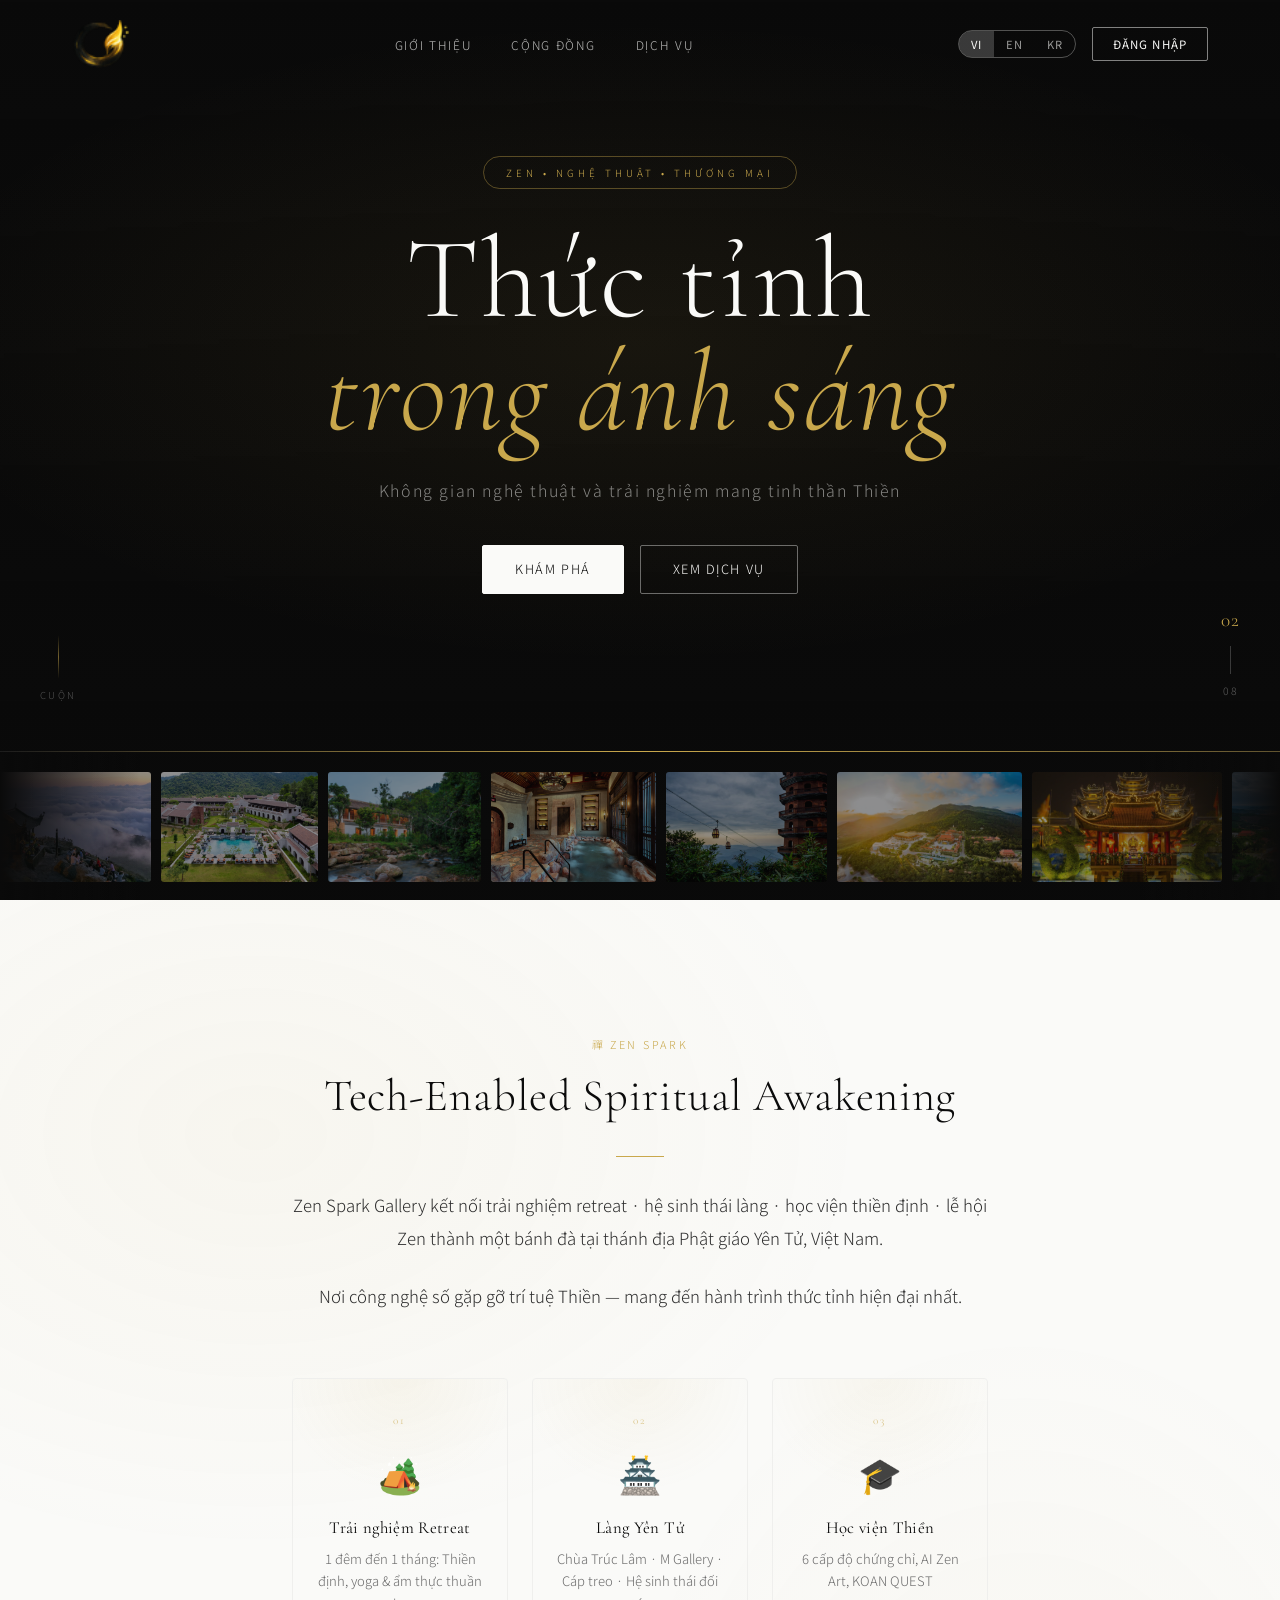
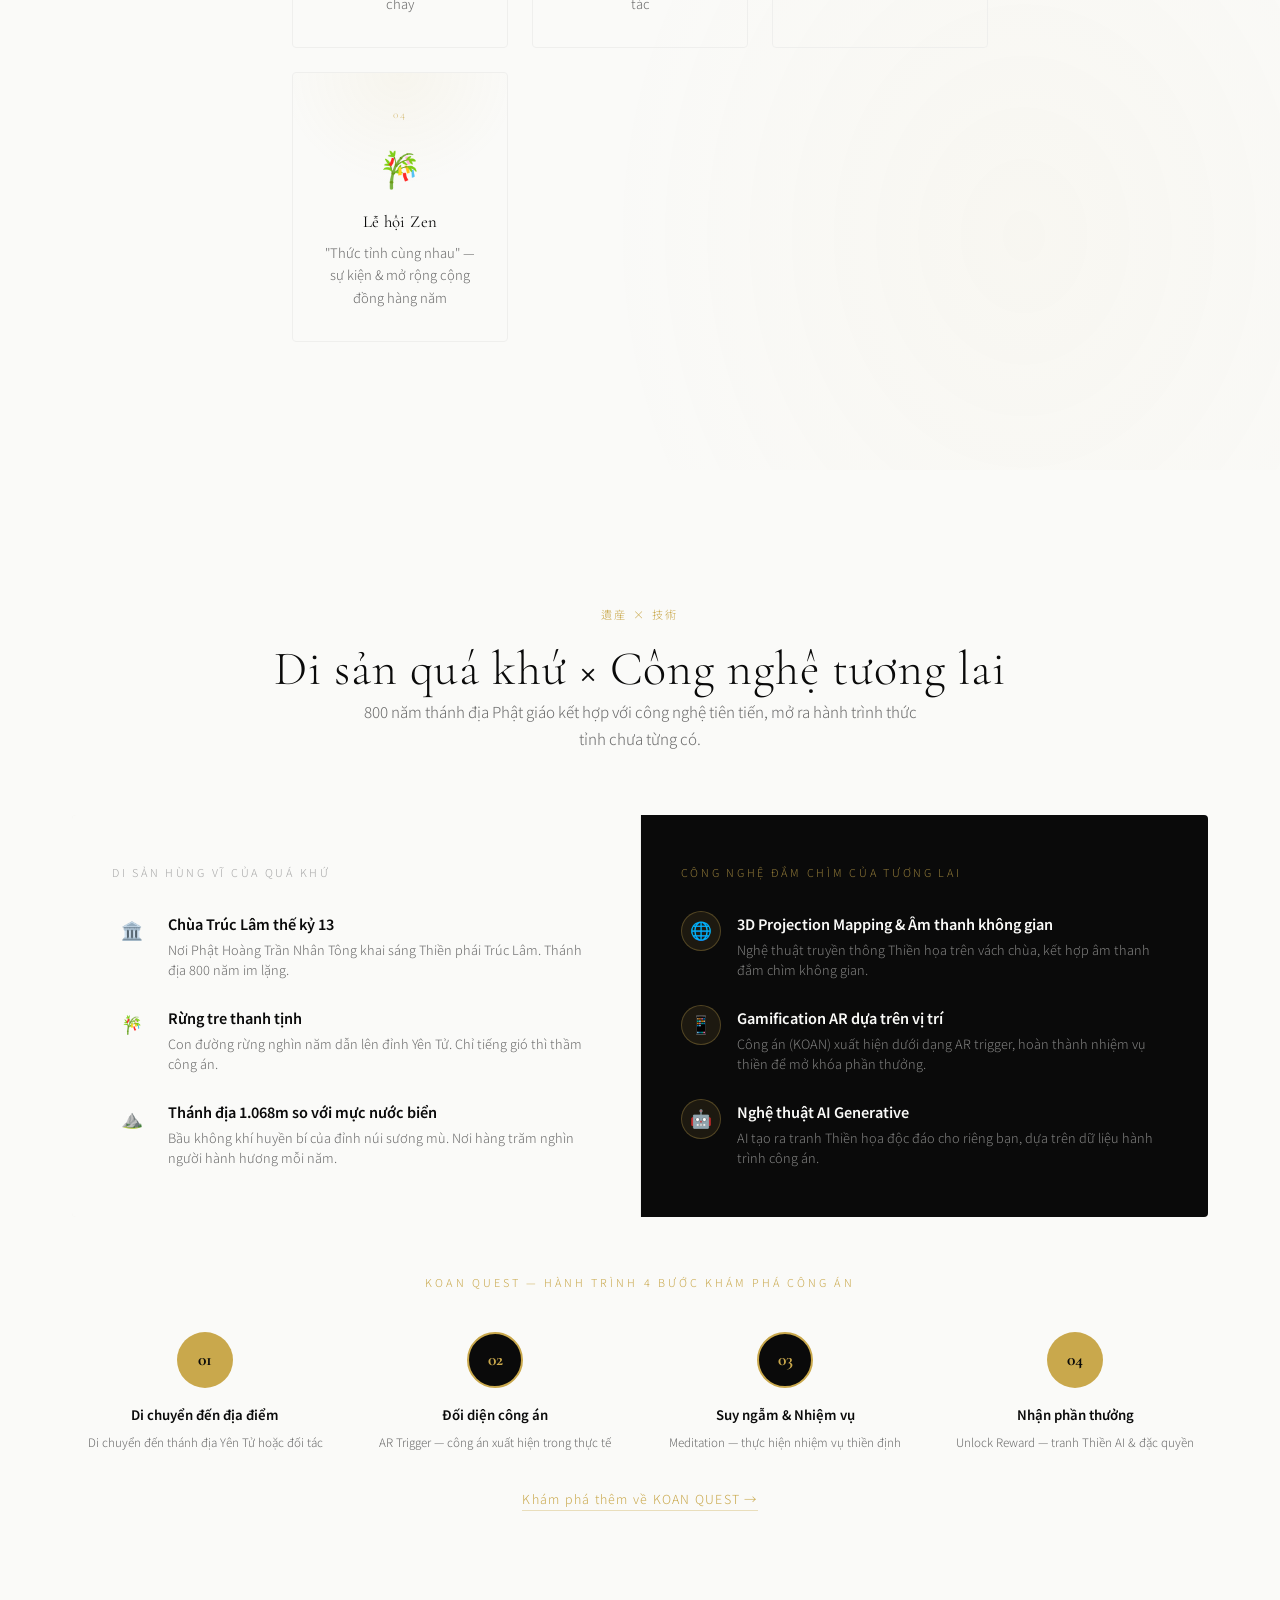
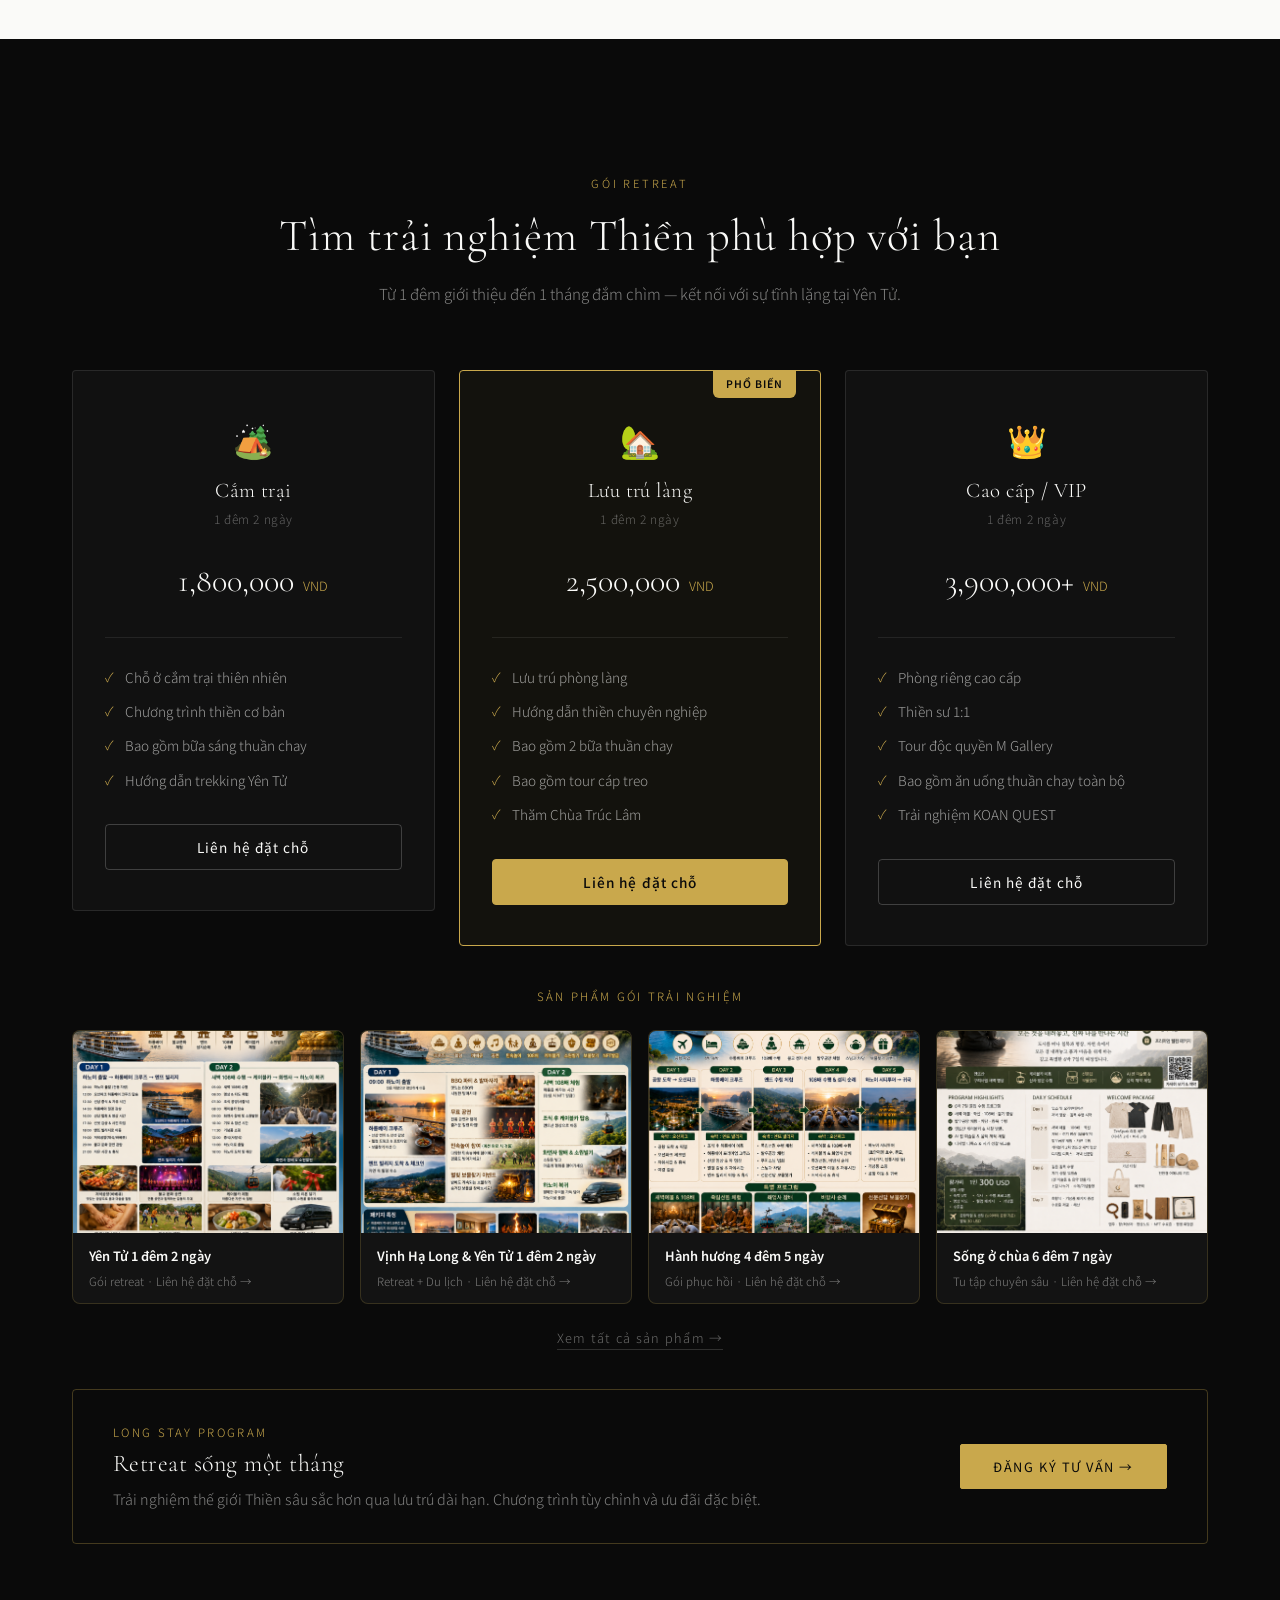
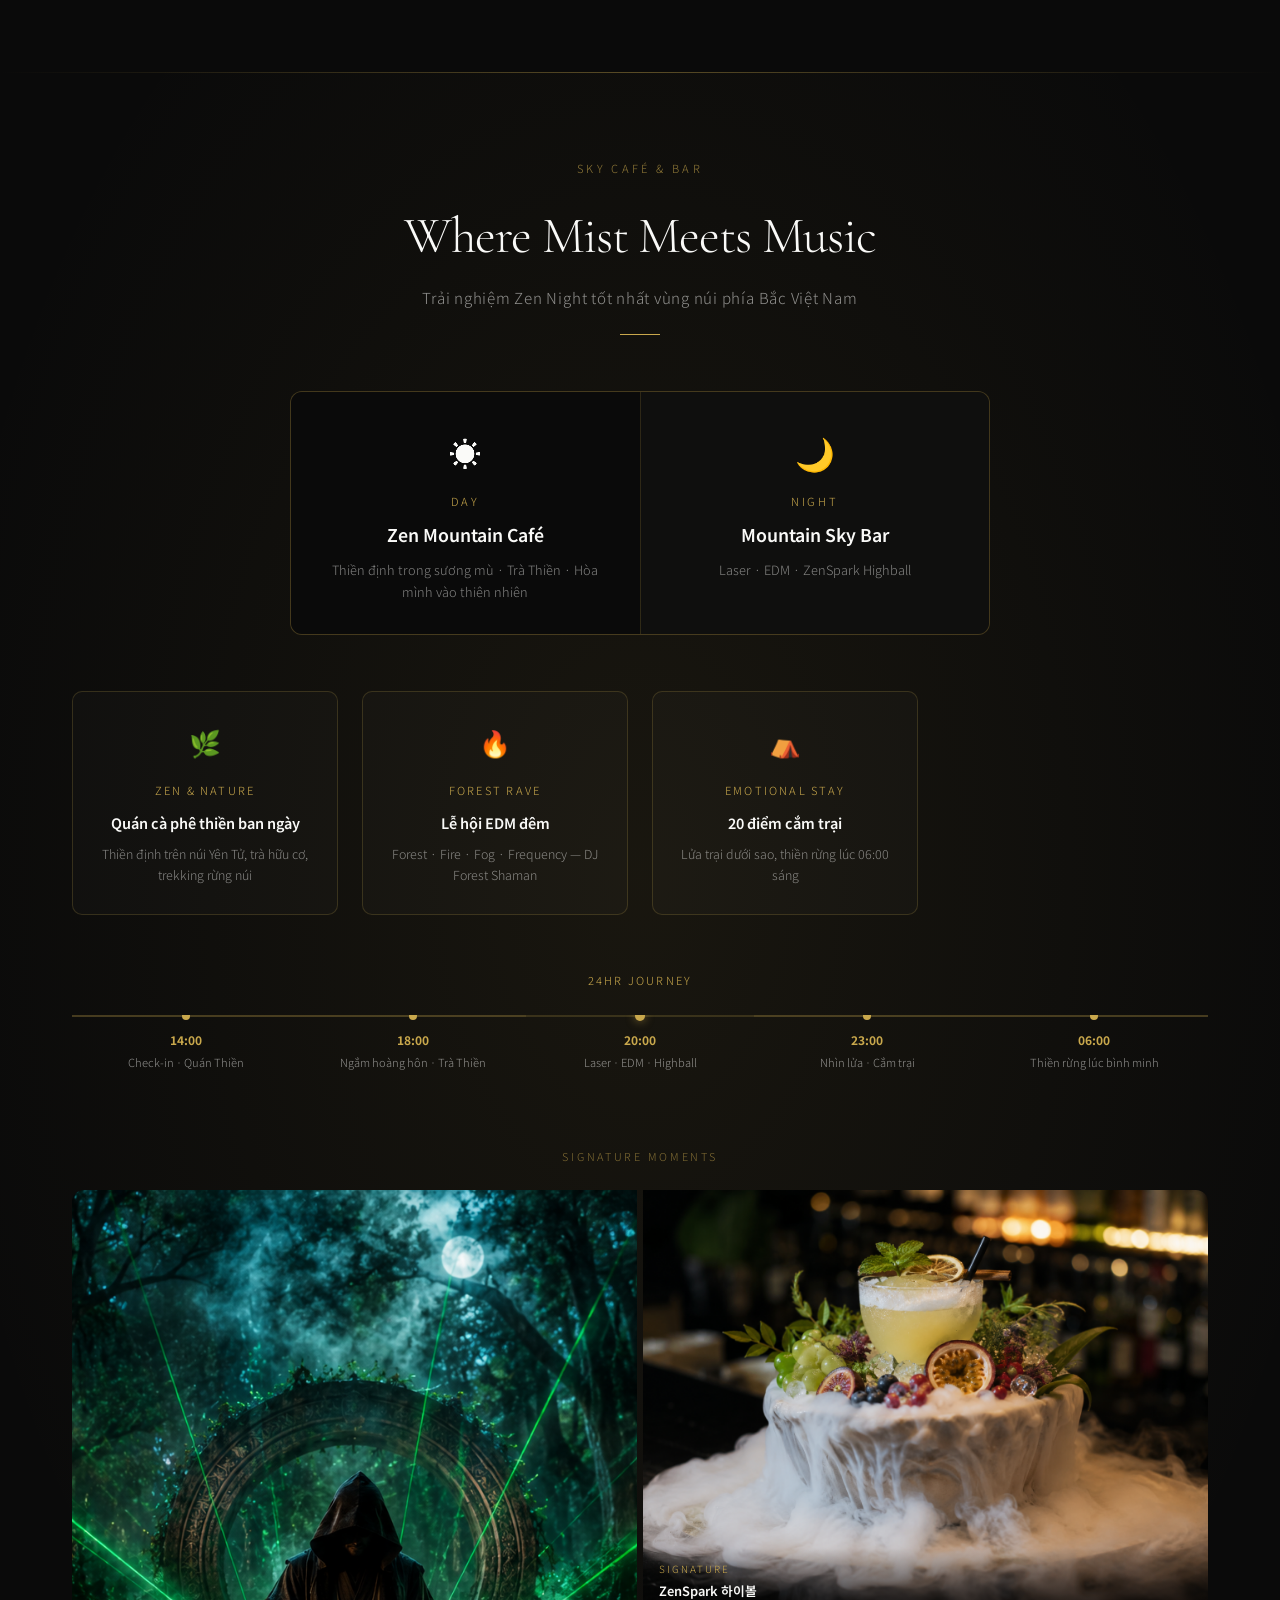
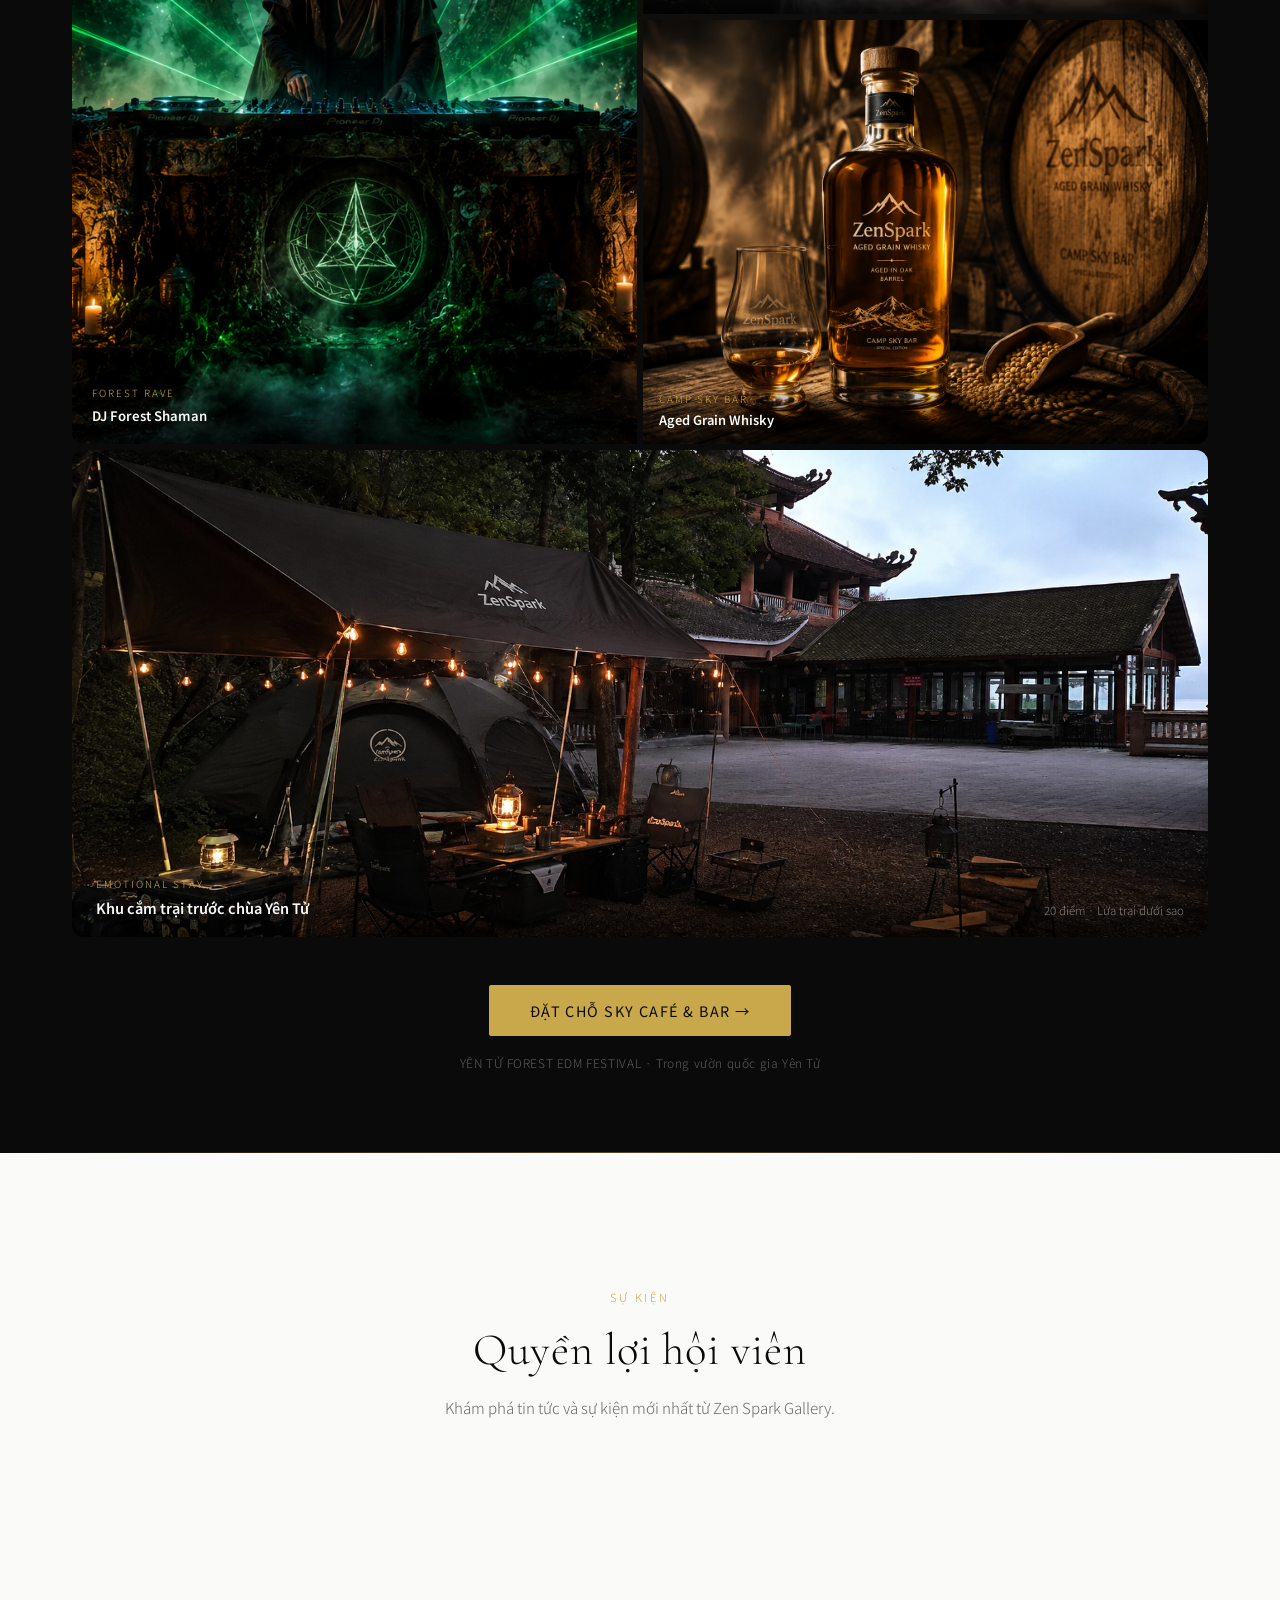
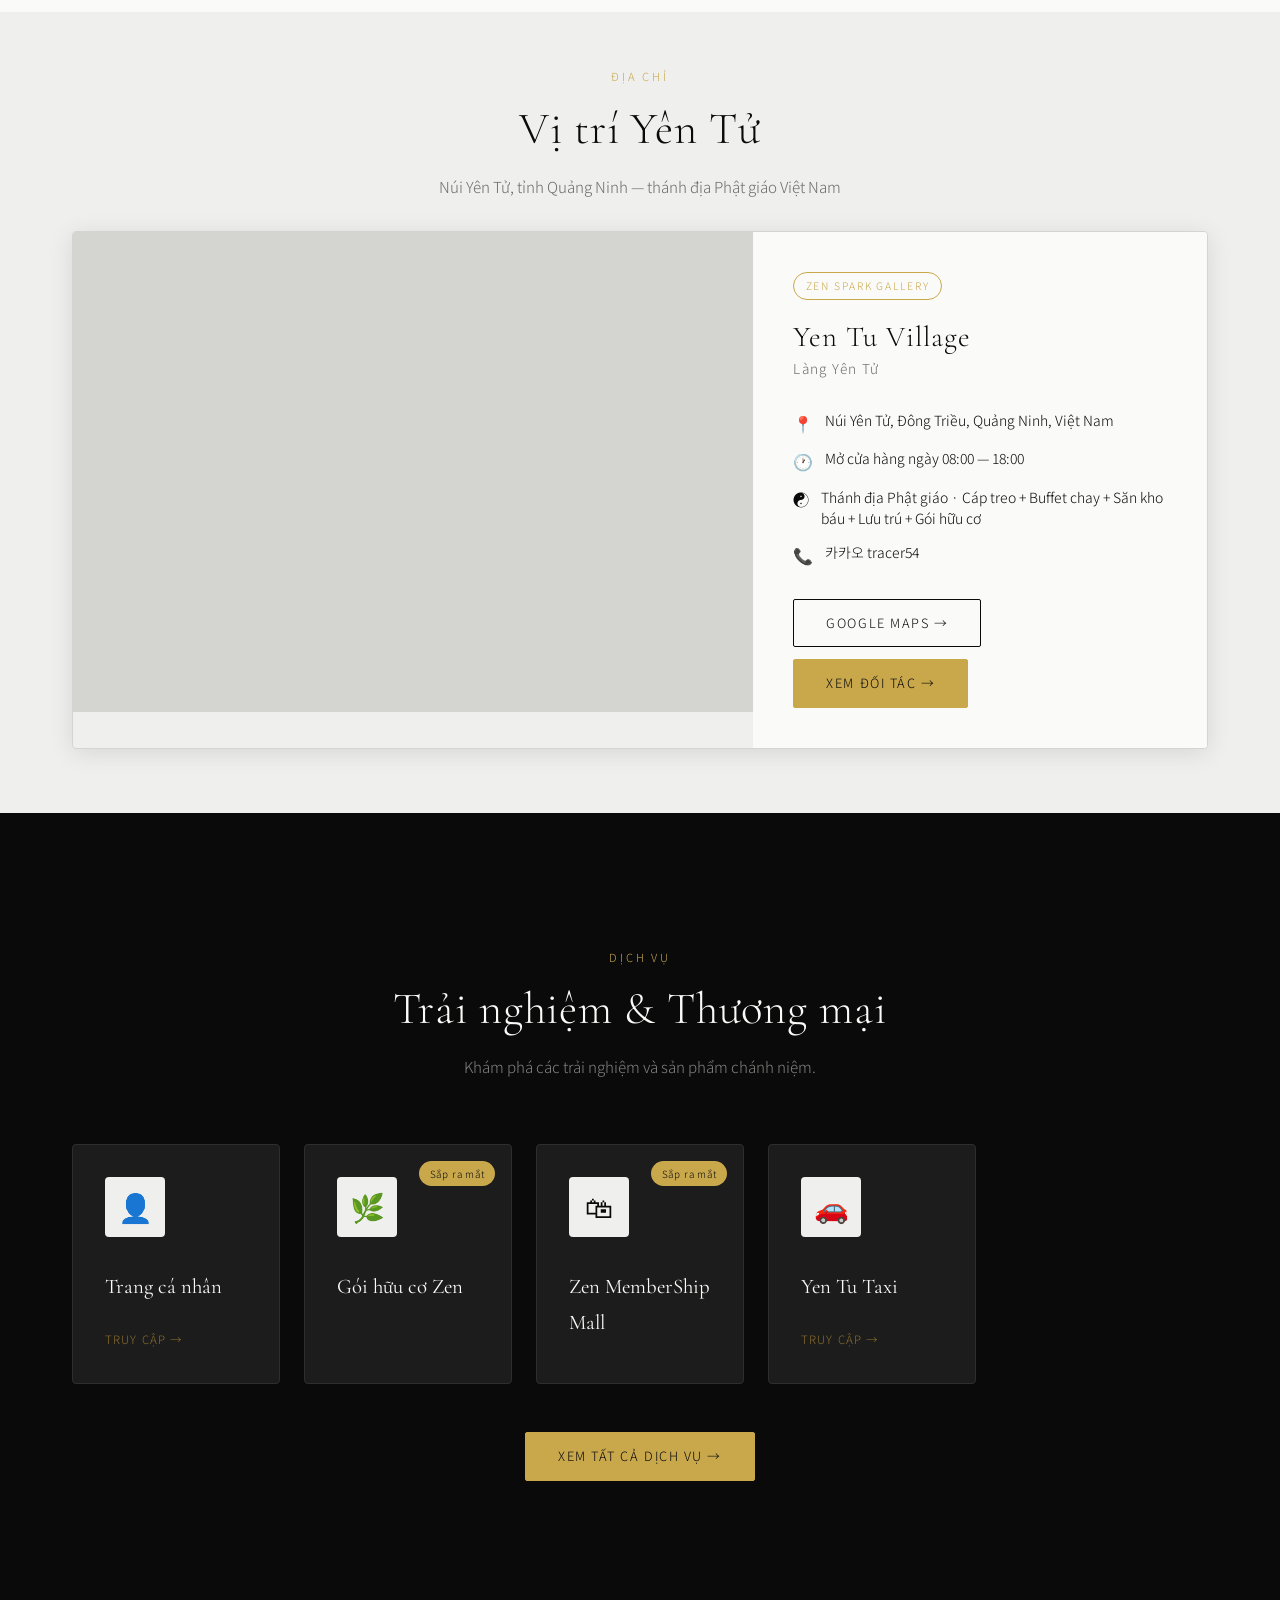
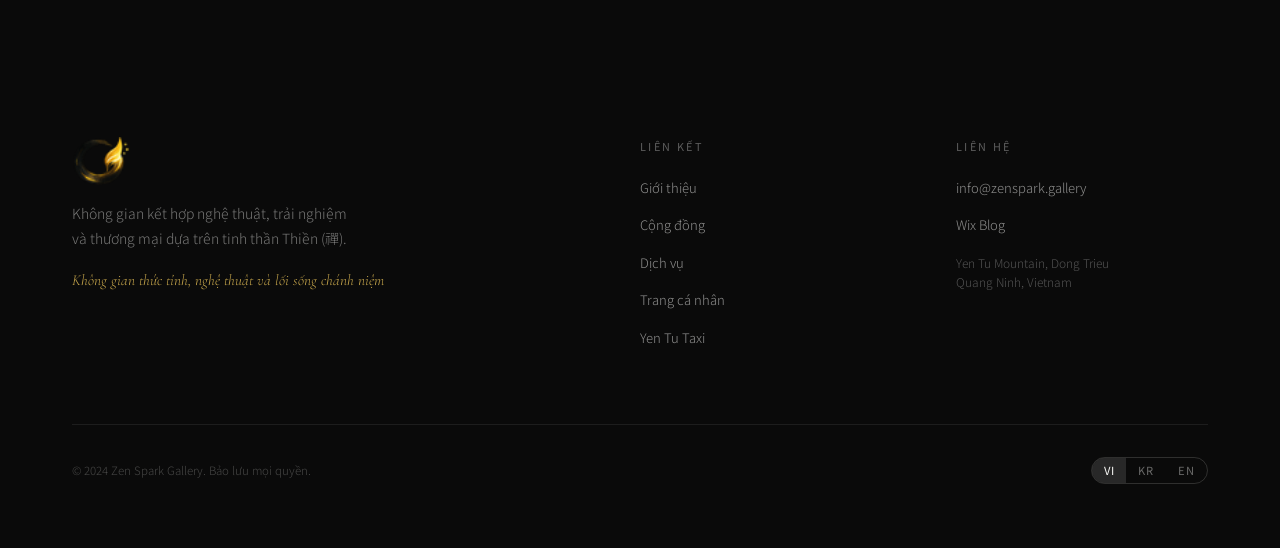
==== commit 8c088ddc: "로그인 모달 간소화 및 언어 전환(VI/EN/KR) 순서 정리 Jump 직접 로그인 폼을 제거하고 Google OAuth 단일 로그인으로 통일, 기본 언어를 베트남어로 전환." ====
--- a/index.html
+++ b/index.html
@@ -1,5 +1,5 @@
 <!DOCTYPE html>
-<html lang="ko">
+<html lang="vi">
 <head>
   <meta charset="UTF-8">
   <meta name="viewport" content="width=device-width, initial-scale=1.0">
@@ -44,8 +44,9 @@
       </nav>
       <div class="header-actions">
         <div class="lang-toggle">
-          <button class="lang-btn active" data-lang="ko">KR</button>
-          <button class="lang-btn"        data-lang="en">EN</button>
+          <button class="lang-btn" data-lang="vi">VI</button>
+          <button class="lang-btn" data-lang="en">EN</button>
+          <button class="lang-btn" data-lang="ko">KR</button>
         </div>
         <button id="header-login-btn" class="header-login-btn" data-i18n="btn_login">로그인</button>
         <div id="header-user-menu" class="user-menu" style="display:none;">
@@ -71,8 +72,9 @@
   <a href="community.html" data-i18n="nav_community">커뮤니티</a>
   <a href="services.html"  data-i18n="nav_services">서비스</a>
   <div style="display:flex;gap:1rem;margin-top:2rem;">
+    <button class="lang-btn" data-lang="vi" style="font-size:0.85rem;padding:0.4rem 1rem;border:1px solid var(--gray-5);border-radius:20px;">VI</button>
+    <button class="lang-btn" data-lang="en" style="font-size:0.85rem;padding:0.4rem 1rem;border:1px solid var(--gray-5);border-radius:20px;">EN</button>
     <button class="lang-btn" data-lang="ko" style="font-size:0.85rem;padding:0.4rem 1rem;border:1px solid var(--gray-5);border-radius:20px;">KR</button>
-    <button class="lang-btn" data-lang="en" style="font-size:0.85rem;padding:0.4rem 1rem;border:1px solid var(--gray-5);border-radius:20px;">EN</button>
   </div>
 </nav>
 
@@ -155,10 +157,10 @@
         Tech-Enabled Spiritual Awakening
       </h2>
       <span class="gold-rule gold-rule--center"></span>
-      <p style="font-size:1.05rem;line-height:2;color:var(--gray-2);margin-bottom:1.5rem;">
-        Zen Spark Gallery는 베트남 옌뚜산(Yen Tu)의 선불교 성지에서 <strong>리트릿 체험 · 빌리지 생태계 · 명상 아카데미 · 젠 페스티벌</strong>을 하나의 플라이휠로 연결합니다.
+      <p style="font-size:1.05rem;line-height:2;color:var(--gray-2);margin-bottom:1.5rem;" data-i18n="about_intro_p1">
+        Zen Spark Gallery는 베트남 옌뚜산(Yen Tu)의 선불교 성지에서 리트릿 체험 · 빌리지 생태계 · 명상 아카데미 · 젠 페스티벌을 하나의 플라이휠로 연결합니다.
       </p>
-      <p style="font-size:1.05rem;line-height:2;color:var(--gray-2);">
+      <p style="font-size:1.05rem;line-height:2;color:var(--gray-2);" data-i18n="about_intro_p2">
         디지털 기술과 선의 지혜가 만나, 깨달음으로 가는 가장 현대적인 여정을 제공합니다.
       </p>
     </div>
@@ -198,62 +200,62 @@
   <div class="container">
     <div class="section-header fade-in" style="text-align:center;">
       <span class="label">遺産 × 技術</span>
-      <h2 style="font-family:var(--ff-display);font-size:clamp(1.8rem,4vw,3rem);font-weight:300;">과거의 유산 × 미래의 기술</h2>
-      <p style="color:var(--gray-3);max-width:560px;margin:0 auto;">800년 선불교의 성지에 첨단 기술이 더해져, 전에 없던 각성의 여정이 열립니다.</p>
+      <h2 style="font-family:var(--ff-display);font-size:clamp(1.8rem,4vw,3rem);font-weight:300;" data-i18n="heritage_title">과거의 유산 × 미래의 기술</h2>
+      <p style="color:var(--gray-3);max-width:560px;margin:0 auto;" data-i18n="heritage_desc">800년 선불교의 성지에 첨단 기술이 더해져, 전에 없던 각성의 여정이 열립니다.</p>
     </div>
 
     <!-- Dual-panel split -->
     <div class="fade-in fade-in-delay-1" style="display:grid;grid-template-columns:1fr 1fr;gap:1px;background:var(--gray-6);border-radius:var(--radius-md);overflow:hidden;margin-top:3rem;">
       <!-- Heritage -->
       <div style="padding:3rem 2.5rem;background:var(--white);">
-        <div style="font-size:0.68rem;letter-spacing:0.25em;text-transform:uppercase;color:var(--gray-4);margin-bottom:1.75rem;">과거의 압도적 유산</div>
+        <div style="font-size:0.68rem;letter-spacing:0.25em;text-transform:uppercase;color:var(--gray-4);margin-bottom:1.75rem;" data-i18n="heritage_past_label">과거의 압도적 유산</div>
         <div style="display:flex;flex-direction:column;gap:1.5rem;">
           <div style="display:flex;gap:1rem;align-items:flex-start;">
             <div style="flex-shrink:0;width:2.5rem;height:2.5rem;border-radius:50%;background:var(--gray-7);display:flex;align-items:center;justify-content:center;font-size:1.1rem;">🏛️</div>
             <div>
-              <div style="font-size:0.9rem;font-weight:600;color:var(--black);margin-bottom:0.25rem;">13세기 죽림선사원</div>
-              <div style="font-size:0.8rem;color:var(--gray-3);line-height:1.6;">쩐 왕조 Phật Hoàng이 창건한 베트남 선불교의 본산. 800년의 침묵이 쌓인 성지.</div>
+              <div style="font-size:0.9rem;font-weight:600;color:var(--black);margin-bottom:0.25rem;" data-i18n="heritage_item1_title">13세기 죽림선사원</div>
+              <div style="font-size:0.8rem;color:var(--gray-3);line-height:1.6;" data-i18n="heritage_item1_desc">쩐 왕조 Phật Hoàng이 창건한 베트남 선불교의 본산. 800년의 침묵이 쌓인 성지.</div>
             </div>
           </div>
           <div style="display:flex;gap:1rem;align-items:flex-start;">
             <div style="flex-shrink:0;width:2.5rem;height:2.5rem;border-radius:50%;background:var(--gray-7);display:flex;align-items:center;justify-content:center;font-size:1.1rem;">🎋</div>
             <div>
-              <div style="font-size:0.9rem;font-weight:600;color:var(--black);margin-bottom:0.25rem;">고즈넉한 대나무 숲</div>
-              <div style="font-size:0.8rem;color:var(--gray-3);line-height:1.6;">옌뚜 정상까지 이어지는 천년의 숲길. 바람 소리만이 공안을 속삭입니다.</div>
+              <div style="font-size:0.9rem;font-weight:600;color:var(--black);margin-bottom:0.25rem;" data-i18n="heritage_item2_title">고즈넉한 대나무 숲</div>
+              <div style="font-size:0.8rem;color:var(--gray-3);line-height:1.6;" data-i18n="heritage_item2_desc">옌뚜 정상까지 이어지는 천년의 숲길. 바람 소리만이 공안을 속삭입니다.</div>
             </div>
           </div>
           <div style="display:flex;gap:1rem;align-items:flex-start;">
             <div style="flex-shrink:0;width:2.5rem;height:2.5rem;border-radius:50%;background:var(--gray-7);display:flex;align-items:center;justify-content:center;font-size:1.1rem;">⛰️</div>
             <div>
-              <div style="font-size:0.9rem;font-weight:600;color:var(--black);margin-bottom:0.25rem;">해발 1,068m 성지</div>
-              <div style="font-size:0.8rem;color:var(--gray-3);line-height:1.6;">안개가 피어오르는 산 정상의 신비로운 분위기. 연간 수십만 명의 순례자가 찾는 곳.</div>
+              <div style="font-size:0.9rem;font-weight:600;color:var(--black);margin-bottom:0.25rem;" data-i18n="heritage_item3_title">해발 1,068m 성지</div>
+              <div style="font-size:0.8rem;color:var(--gray-3);line-height:1.6;" data-i18n="heritage_item3_desc">안개가 피어오르는 산 정상의 신비로운 분위기. 연간 수십만 명의 순례자가 찾는 곳.</div>
             </div>
           </div>
         </div>
       </div>
       <!-- Technology -->
       <div style="padding:3rem 2.5rem;background:#0a0a0a;color:#fafaf8;">
-        <div style="font-size:0.68rem;letter-spacing:0.25em;text-transform:uppercase;color:rgba(201,168,76,0.7);margin-bottom:1.75rem;">미래의 몰입형 테크</div>
+        <div style="font-size:0.68rem;letter-spacing:0.25em;text-transform:uppercase;color:rgba(201,168,76,0.7);margin-bottom:1.75rem;" data-i18n="heritage_future_label">미래의 몰입형 테크</div>
         <div style="display:flex;flex-direction:column;gap:1.5rem;">
           <div style="display:flex;gap:1rem;align-items:flex-start;">
             <div style="flex-shrink:0;width:2.5rem;height:2.5rem;border-radius:50%;background:rgba(201,168,76,0.1);border:1px solid rgba(201,168,76,0.3);display:flex;align-items:center;justify-content:center;font-size:1.1rem;">🌐</div>
             <div>
-              <div style="font-size:0.9rem;font-weight:600;color:#fafaf8;margin-bottom:0.25rem;">3D 프로젝션 매핑 & 공간 음향</div>
-              <div style="font-size:0.8rem;color:rgba(250,250,248,0.5);line-height:1.6;">사찰 외벽을 캔버스 삼아 펼쳐지는 선화(禪畫) 미디어아트와 공간 몰입 사운드.</div>
+              <div style="font-size:0.9rem;font-weight:600;color:#fafaf8;margin-bottom:0.25rem;" data-i18n="tech_item1_title">3D 프로젝션 매핑 & 공간 음향</div>
+              <div style="font-size:0.8rem;color:rgba(250,250,248,0.5);line-height:1.6;" data-i18n="tech_item1_desc">사찰 외벽을 캔버스 삼아 펼쳐지는 선화(禪畫) 미디어아트와 공간 몰입 사운드.</div>
             </div>
           </div>
           <div style="display:flex;gap:1rem;align-items:flex-start;">
             <div style="flex-shrink:0;width:2.5rem;height:2.5rem;border-radius:50%;background:rgba(201,168,76,0.1);border:1px solid rgba(201,168,76,0.3);display:flex;align-items:center;justify-content:center;font-size:1.1rem;">📱</div>
             <div>
-              <div style="font-size:0.9rem;font-weight:600;color:#fafaf8;margin-bottom:0.25rem;">위치기반 AR 게이미피케이션</div>
-              <div style="font-size:0.8rem;color:rgba(250,250,248,0.5);line-height:1.6;">화두(KOAN)가 AR 트리거로 나타나고, 명상 미션을 완료하면 보상이 잠금 해제됩니다.</div>
+              <div style="font-size:0.9rem;font-weight:600;color:#fafaf8;margin-bottom:0.25rem;" data-i18n="tech_item2_title">위치기반 AR 게이미피케이션</div>
+              <div style="font-size:0.8rem;color:rgba(250,250,248,0.5);line-height:1.6;" data-i18n="tech_item2_desc">화두(KOAN)가 AR 트리거로 나타나고, 명상 미션을 완료하면 보상이 잠금 해제됩니다.</div>
             </div>
           </div>
           <div style="display:flex;gap:1rem;align-items:flex-start;">
             <div style="flex-shrink:0;width:2.5rem;height:2.5rem;border-radius:50%;background:rgba(201,168,76,0.1);border:1px solid rgba(201,168,76,0.3);display:flex;align-items:center;justify-content:center;font-size:1.1rem;">🤖</div>
             <div>
-              <div style="font-size:0.9rem;font-weight:600;color:#fafaf8;margin-bottom:0.25rem;">AI 제너러티브 아트</div>
-              <div style="font-size:0.8rem;color:rgba(250,250,248,0.5);line-height:1.6;">화두 여정 데이터를 기반으로 AI가 생성하는 나만의 선화(禪畫) 디지털 아트.</div>
+              <div style="font-size:0.9rem;font-weight:600;color:#fafaf8;margin-bottom:0.25rem;" data-i18n="tech_item3_title">AI 제너러티브 아트</div>
+              <div style="font-size:0.8rem;color:rgba(250,250,248,0.5);line-height:1.6;" data-i18n="tech_item3_desc">화두 여정 데이터를 기반으로 AI가 생성하는 나만의 선화(禪畫) 디지털 아트.</div>
             </div>
           </div>
         </div>
@@ -262,31 +264,31 @@
 
     <!-- KOAN QUEST 4-step journey -->
     <div class="fade-in fade-in-delay-2" style="margin-top:3.5rem;">
-      <div style="font-size:0.68rem;letter-spacing:0.28em;text-transform:uppercase;color:var(--gold);text-align:center;margin-bottom:2.5rem;">KOAN QUEST — 화두 탐험 4단계</div>
+      <div style="font-size:0.68rem;letter-spacing:0.28em;text-transform:uppercase;color:var(--gold);text-align:center;margin-bottom:2.5rem;" data-i18n="koan_section_label">KOAN QUEST — 화두 탐험 4단계</div>
       <div style="display:grid;grid-template-columns:repeat(4,1fr);gap:1.5rem;">
         <div style="text-align:center;padding:0 0.5rem;">
           <div style="width:3.5rem;height:3.5rem;border-radius:50%;background:var(--gold);display:flex;align-items:center;justify-content:center;margin:0 auto 1rem;font-size:1.1rem;color:var(--black);font-weight:700;font-family:var(--ff-display);">01</div>
-          <div style="font-size:0.82rem;font-weight:600;color:var(--black);margin-bottom:0.35rem;">위치 이동</div>
-          <div style="font-size:0.73rem;color:var(--gray-3);line-height:1.6;">옌뚜 성지 또는 가맹점으로 이동</div>
+          <div style="font-size:0.82rem;font-weight:600;color:var(--black);margin-bottom:0.35rem;" data-i18n="koan_step1_title">위치 이동</div>
+          <div style="font-size:0.73rem;color:var(--gray-3);line-height:1.6;" data-i18n="koan_step1_desc">옌뚜 성지 또는 가맹점으로 이동</div>
         </div>
         <div style="text-align:center;padding:0 0.5rem;">
           <div style="width:3.5rem;height:3.5rem;border-radius:50%;background:var(--black);border:2px solid var(--gold);display:flex;align-items:center;justify-content:center;margin:0 auto 1rem;font-size:1.1rem;color:var(--gold);font-weight:700;font-family:var(--ff-display);">02</div>
-          <div style="font-size:0.82rem;font-weight:600;color:var(--black);margin-bottom:0.35rem;">화두 마주함</div>
-          <div style="font-size:0.73rem;color:var(--gray-3);line-height:1.6;">AR Trigger — 화두가 현실에 출현</div>
+          <div style="font-size:0.82rem;font-weight:600;color:var(--black);margin-bottom:0.35rem;" data-i18n="koan_step2_title">화두 마주함</div>
+          <div style="font-size:0.73rem;color:var(--gray-3);line-height:1.6;" data-i18n="koan_step2_desc">AR Trigger — 화두가 현실에 출현</div>
         </div>
         <div style="text-align:center;padding:0 0.5rem;">
           <div style="width:3.5rem;height:3.5rem;border-radius:50%;background:var(--black);border:2px solid var(--gold);display:flex;align-items:center;justify-content:center;margin:0 auto 1rem;font-size:1.1rem;color:var(--gold);font-weight:700;font-family:var(--ff-display);">03</div>
-          <div style="font-size:0.82rem;font-weight:600;color:var(--black);margin-bottom:0.35rem;">사유 및 미션</div>
-          <div style="font-size:0.73rem;color:var(--gray-3);line-height:1.6;">Meditation — 명상 미션 수행</div>
+          <div style="font-size:0.82rem;font-weight:600;color:var(--black);margin-bottom:0.35rem;" data-i18n="koan_step3_title">사유 및 미션</div>
+          <div style="font-size:0.73rem;color:var(--gray-3);line-height:1.6;" data-i18n="koan_step3_desc">Meditation — 명상 미션 수행</div>
         </div>
         <div style="text-align:center;padding:0 0.5rem;">
           <div style="width:3.5rem;height:3.5rem;border-radius:50%;background:var(--gold);display:flex;align-items:center;justify-content:center;margin:0 auto 1rem;font-size:1.1rem;color:var(--black);font-weight:700;font-family:var(--ff-display);">04</div>
-          <div style="font-size:0.82rem;font-weight:600;color:var(--black);margin-bottom:0.35rem;">보상 획득</div>
-          <div style="font-size:0.73rem;color:var(--gray-3);line-height:1.6;">Unlock Reward — AI 선화 & 특전</div>
+          <div style="font-size:0.82rem;font-weight:600;color:var(--black);margin-bottom:0.35rem;" data-i18n="koan_step4_title">보상 획득</div>
+          <div style="font-size:0.73rem;color:var(--gray-3);line-height:1.6;" data-i18n="koan_step4_desc">Unlock Reward — AI 선화 & 특전</div>
         </div>
       </div>
       <div style="text-align:center;margin-top:2rem;">
-        <a href="services.html" style="font-size:0.78rem;color:var(--gold);letter-spacing:0.1em;text-decoration:none;border-bottom:1px solid rgba(201,168,76,0.35);padding-bottom:2px;">KOAN QUEST 자세히 보기 →</a>
+        <a href="services.html" style="font-size:0.78rem;color:var(--gold);letter-spacing:0.1em;text-decoration:none;border-bottom:1px solid rgba(201,168,76,0.35);padding-bottom:2px;" data-i18n="koan_more_link">KOAN QUEST 자세히 보기 →</a>
       </div>
     </div>
   </div>
@@ -315,10 +317,10 @@
           <span class="retreat-card__currency">VND</span>
         </div>
         <ul class="retreat-card__features">
-          <li>자연 캠핑 숙소</li>
-          <li>기본 명상 프로그램</li>
-          <li>채식 조식 포함</li>
-          <li>옌뚜 트레킹 가이드</li>
+          <li data-i18n="retreat_camp_f1">자연 캠핑 숙소</li>
+          <li data-i18n="retreat_camp_f2">기본 명상 프로그램</li>
+          <li data-i18n="retreat_camp_f3">채식 조식 포함</li>
+          <li data-i18n="retreat_camp_f4">옌뚜 트레킹 가이드</li>
         </ul>
         <button type="button" class="retreat-card__cta" data-i18n="retreat_cta" onclick="document.getElementById('__jc-btn')?.click()">예약 문의</button>
       </div>
@@ -336,11 +338,11 @@
           <span class="retreat-card__currency">VND</span>
         </div>
         <ul class="retreat-card__features">
-          <li>빌리지 객실 숙박</li>
-          <li>전문 명상 가이드</li>
-          <li>채식 2식 포함</li>
-          <li>케이블카 투어 포함</li>
-          <li>죽림선사원 방문</li>
+          <li data-i18n="retreat_village_f1">빌리지 객실 숙박</li>
+          <li data-i18n="retreat_village_f2">전문 명상 가이드</li>
+          <li data-i18n="retreat_village_f3">채식 2식 포함</li>
+          <li data-i18n="retreat_village_f4">케이블카 투어 포함</li>
+          <li data-i18n="retreat_village_f5">죽림선사원 방문</li>
         </ul>
         <button type="button" class="retreat-card__cta retreat-card__cta--gold" data-i18n="retreat_cta" onclick="document.getElementById('__jc-btn')?.click()">예약 문의</button>
       </div>
@@ -357,11 +359,11 @@
           <span class="retreat-card__currency">VND</span>
         </div>
         <ul class="retreat-card__features">
-          <li>프리미엄 독립 객실</li>
-          <li>1:1 명상 마스터</li>
-          <li>M갤러리 전용 투어</li>
-          <li>채식 풀보드 포함</li>
-          <li>KOAN QUEST 체험</li>
+          <li data-i18n="retreat_vip_f1">프리미엄 독립 객실</li>
+          <li data-i18n="retreat_vip_f2">1:1 명상 마스터</li>
+          <li data-i18n="retreat_vip_f3">M갤러리 전용 투어</li>
+          <li data-i18n="retreat_vip_f4">채식 풀보드 포함</li>
+          <li data-i18n="retreat_vip_f5">KOAN QUEST 체험</li>
         </ul>
         <button type="button" class="retreat-card__cta" data-i18n="retreat_cta" onclick="document.getElementById('__jc-btn')?.click()">예약 문의</button>
       </div>
@@ -370,44 +372,44 @@
 
     <!-- 상품 미리보기 -->
     <div class="fade-in fade-in-delay-2" style="margin-top:2.5rem;">
-      <p style="font-size:0.72rem;letter-spacing:0.2em;text-transform:uppercase;color:var(--gold);margin-bottom:1.5rem;text-align:center;">체험 패키지 상품</p>
+      <p style="font-size:0.72rem;letter-spacing:0.2em;text-transform:uppercase;color:var(--gold);margin-bottom:1.5rem;text-align:center;" data-i18n="retreat_pkg_label">체험 패키지 상품</p>
       <div style="display:grid;grid-template-columns:repeat(auto-fill,minmax(220px,1fr));gap:1rem;">
 
         <div style="border:1px solid rgba(201,168,76,0.2);border-radius:8px;overflow:hidden;background:rgba(255,255,255,0.04);">
           <img src="images/product/옌뜨1박2일.png" alt="옌뚜 1박2일" data-lightbox="products" style="width:100%;aspect-ratio:4/3;object-fit:cover;display:block;cursor:zoom-in;" loading="lazy" />
           <div style="padding:0.75rem 1rem;cursor:pointer;" onclick="document.getElementById('__jc-btn')?.click()">
-            <p style="font-size:0.8rem;font-weight:600;color:var(--white);margin:0 0 0.2rem;">옌뚜 1박2일</p>
-            <p style="font-size:0.72rem;color:rgba(250,250,248,0.45);margin:0;">리트릿 패키지 · 예약 문의 →</p>
+            <p style="font-size:0.8rem;font-weight:600;color:var(--white);margin:0 0 0.2rem;" data-i18n="product_1n2d">옌뚜 1박2일</p>
+            <p style="font-size:0.72rem;color:rgba(250,250,248,0.45);margin:0;" data-i18n="product_1n2d_sub">리트릿 패키지 · 예약 문의 →</p>
           </div>
         </div>
 
         <div style="border:1px solid rgba(201,168,76,0.2);border-radius:8px;overflow:hidden;background:rgba(255,255,255,0.04);">
           <img src="images/product/하롱베이&옌뜨1박2일.png" alt="하롱베이 & 옌뚜 1박2일" data-lightbox="products" style="width:100%;aspect-ratio:4/3;object-fit:cover;display:block;cursor:zoom-in;" loading="lazy" />
           <div style="padding:0.75rem 1rem;cursor:pointer;" onclick="document.getElementById('__jc-btn')?.click()">
-            <p style="font-size:0.8rem;font-weight:600;color:var(--white);margin:0 0 0.2rem;">하롱베이 & 옌뚜 1박2일</p>
-            <p style="font-size:0.72rem;color:rgba(250,250,248,0.45);margin:0;">리트릿 + 관광 · 예약 문의 →</p>
+            <p style="font-size:0.8rem;font-weight:600;color:var(--white);margin:0 0 0.2rem;" data-i18n="product_halong">하롱베이 & 옌뚜 1박2일</p>
+            <p style="font-size:0.72rem;color:rgba(250,250,248,0.45);margin:0;" data-i18n="product_halong_sub">리트릿 + 관광 · 예약 문의 →</p>
           </div>
         </div>
 
         <div style="border:1px solid rgba(201,168,76,0.2);border-radius:8px;overflow:hidden;background:rgba(255,255,255,0.04);">
           <img src="images/product/4박5일불교성지힐링패키지.png" alt="4박5일 불교 성지 힐링 패키지" data-lightbox="products" style="width:100%;aspect-ratio:4/3;object-fit:cover;display:block;cursor:zoom-in;" loading="lazy" />
           <div style="padding:0.75rem 1rem;cursor:pointer;" onclick="document.getElementById('__jc-btn')?.click()">
-            <p style="font-size:0.8rem;font-weight:600;color:var(--white);margin:0 0 0.2rem;">4박5일 불교 성지 힐링</p>
-            <p style="font-size:0.72rem;color:rgba(250,250,248,0.45);margin:0;">힐링 패키지 · 예약 문의 →</p>
+            <p style="font-size:0.8rem;font-weight:600;color:var(--white);margin:0 0 0.2rem;" data-i18n="product_4n5d">4박5일 불교 성지 힐링</p>
+            <p style="font-size:0.72rem;color:rgba(250,250,248,0.45);margin:0;" data-i18n="product_4n5d_sub">힐링 패키지 · 예약 문의 →</p>
           </div>
         </div>
 
         <div style="border:1px solid rgba(201,168,76,0.2);border-radius:8px;overflow:hidden;background:rgba(255,255,255,0.04);">
           <img src="images/product/6박7일템플스테이.png" alt="6박7일 템플스테이" data-lightbox="products" style="width:100%;aspect-ratio:4/3;object-fit:cover;display:block;cursor:zoom-in;" loading="lazy" />
           <div style="padding:0.75rem 1rem;cursor:pointer;" onclick="document.getElementById('__jc-btn')?.click()">
-            <p style="font-size:0.8rem;font-weight:600;color:var(--white);margin:0 0 0.2rem;">6박7일 템플스테이</p>
-            <p style="font-size:0.72rem;color:rgba(250,250,248,0.45);margin:0;">집중 수련 · 예약 문의 →</p>
+            <p style="font-size:0.8rem;font-weight:600;color:var(--white);margin:0 0 0.2rem;" data-i18n="product_6n7d">6박7일 템플스테이</p>
+            <p style="font-size:0.72rem;color:rgba(250,250,248,0.45);margin:0;" data-i18n="product_6n7d_sub">집중 수련 · 예약 문의 →</p>
           </div>
         </div>
 
       </div>
       <p style="text-align:center;margin-top:1.25rem;">
-        <a href="services.html" style="font-size:0.8rem;color:rgba(250,250,248,0.4);letter-spacing:0.1em;text-decoration:none;border-bottom:1px solid rgba(250,250,248,0.15);padding-bottom:2px;">전체 상품 보기 →</a>
+        <a href="services.html" style="font-size:0.8rem;color:rgba(250,250,248,0.4);letter-spacing:0.1em;text-decoration:none;border-bottom:1px solid rgba(250,250,248,0.15);padding-bottom:2px;" data-i18n="retreat_all_link">전체 상품 보기 →</a>
       </p>
     </div>
 
@@ -415,10 +417,10 @@
     <div class="fade-in fade-in-delay-3" style="margin-top:2.5rem;border:1px solid rgba(201,168,76,0.3);border-radius:var(--radius-md);padding:2rem 2.5rem;display:flex;align-items:center;justify-content:space-between;flex-wrap:wrap;gap:1.5rem;">
       <div>
         <p style="font-size:0.72rem;letter-spacing:0.2em;text-transform:uppercase;color:var(--gold);margin-bottom:0.5rem;">Long Stay Program</p>
-        <h4 style="font-family:var(--ff-display);font-size:1.5rem;font-weight:300;color:var(--white);margin-bottom:0.4rem;">한달살기 리트릿</h4>
-        <p style="font-size:0.9rem;color:rgba(250,250,248,0.5);">장기 체류로 더욱 깊은 선의 세계를 경험하세요. 맞춤형 프로그램과 특별 할인 혜택.</p>
-      </div>
-      <button type="button" class="btn btn--gold" onclick="document.getElementById('__jc-btn')?.click()">상담 신청 →</button>
+        <h4 style="font-family:var(--ff-display);font-size:1.5rem;font-weight:300;color:var(--white);margin-bottom:0.4rem;" data-i18n="retreat_long_label">한달살기 리트릿</h4>
+        <p style="font-size:0.9rem;color:rgba(250,250,248,0.5);" data-i18n="retreat_long_desc">장기 체류로 더욱 깊은 선의 세계를 경험하세요. 맞춤형 프로그램과 특별 할인 혜택.</p>
+      </div>
+      <button type="button" class="btn btn--gold" onclick="document.getElementById('__jc-btn')?.click()" data-i18n="retreat_long_cta">상담 신청 →</button>
     </div>
   </div>
 </section>
@@ -435,7 +437,7 @@
     <div class="section-header fade-in" style="text-align:center;margin-bottom:3.5rem;">
       <span class="label" style="color:rgba(201,168,76,0.7);letter-spacing:0.3em;">SKY CAFÉ &amp; BAR</span>
       <h2 style="font-size:clamp(2rem,5vw,3.2rem);margin:0.75rem 0 1rem;letter-spacing:-0.02em;color:#fafaf8;">Where Mist Meets Music</h2>
-      <p style="color:rgba(250,250,248,0.55);font-size:0.95rem;letter-spacing:0.05em;">베트남 북부 최고의 산악 Zen Night Experience</p>
+      <p style="color:rgba(250,250,248,0.55);font-size:0.95rem;letter-spacing:0.05em;" data-i18n="sky_desc">베트남 북부 최고의 산악 Zen Night Experience</p>
       <div style="width:40px;height:1px;background:var(--gold);margin:1.5rem auto 0;"></div>
     </div>
 
@@ -445,13 +447,13 @@
         <div style="font-size:2rem;margin-bottom:0.75rem;">☀️</div>
         <div style="font-size:0.7rem;letter-spacing:0.25em;text-transform:uppercase;color:var(--gold);margin-bottom:0.5rem;">DAY</div>
         <div style="font-size:1.1rem;font-weight:600;color:#fafaf8;margin-bottom:0.5rem;">Zen Mountain Café</div>
-        <div style="font-size:0.8rem;color:rgba(250,250,248,0.5);line-height:1.7;">안개 속 명상 · 선차 · 자연 힐링</div>
+        <div style="font-size:0.8rem;color:rgba(250,250,248,0.5);line-height:1.7;" data-i18n="sky_day_desc">안개 속 명상 · 선차 · 자연 힐링</div>
       </div>
       <div style="background:#0f0f0e;padding:2rem;text-align:center;">
         <div style="font-size:2rem;margin-bottom:0.75rem;">🌙</div>
         <div style="font-size:0.7rem;letter-spacing:0.25em;text-transform:uppercase;color:var(--gold);margin-bottom:0.5rem;">NIGHT</div>
         <div style="font-size:1.1rem;font-weight:600;color:#fafaf8;margin-bottom:0.5rem;">Mountain Sky Bar</div>
-        <div style="font-size:0.8rem;color:rgba(250,250,248,0.5);line-height:1.7;">레이저 · EDM · ZenSpark 하이볼</div>
+        <div style="font-size:0.8rem;color:rgba(250,250,248,0.5);line-height:1.7;" data-i18n="sky_night_desc">레이저 · EDM · ZenSpark 하이볼</div>
       </div>
     </div>
 
@@ -460,20 +462,20 @@
       <div style="border:1px solid rgba(201,168,76,0.2);border-radius:10px;padding:1.75rem 1.5rem;text-align:center;background:rgba(255,255,255,0.02);">
         <div style="font-size:1.6rem;margin-bottom:1rem;">🌿</div>
         <div style="font-size:0.7rem;letter-spacing:0.2em;text-transform:uppercase;color:var(--gold);margin-bottom:0.6rem;">Zen &amp; Nature</div>
-        <div style="font-size:0.9rem;font-weight:600;color:#fafaf8;margin-bottom:0.5rem;">낮 명상 카페</div>
-        <div style="font-size:0.78rem;color:rgba(250,250,248,0.5);line-height:1.7;">옌뚜 산 안개 속 선명상, 유기농 선차, 숲길 트레킹</div>
+        <div style="font-size:0.9rem;font-weight:600;color:#fafaf8;margin-bottom:0.5rem;" data-i18n="sky_zen_title">낮 명상 카페</div>
+        <div style="font-size:0.78rem;color:rgba(250,250,248,0.5);line-height:1.7;" data-i18n="sky_zen_desc">옌뚜 산 안개 속 선명상, 유기농 선차, 숲길 트레킹</div>
       </div>
       <div style="border:1px solid rgba(201,168,76,0.2);border-radius:10px;padding:1.75rem 1.5rem;text-align:center;background:rgba(255,255,255,0.02);">
         <div style="font-size:1.6rem;margin-bottom:1rem;">🔥</div>
         <div style="font-size:0.7rem;letter-spacing:0.2em;text-transform:uppercase;color:var(--gold);margin-bottom:0.6rem;">Forest Rave</div>
-        <div style="font-size:0.9rem;font-weight:600;color:#fafaf8;margin-bottom:0.5rem;">야간 EDM 축제</div>
-        <div style="font-size:0.78rem;color:rgba(250,250,248,0.5);line-height:1.7;">Forest · Fire · Fog · Frequency — DJ Forest Shaman</div>
+        <div style="font-size:0.9rem;font-weight:600;color:#fafaf8;margin-bottom:0.5rem;" data-i18n="sky_rave_title">야간 EDM 축제</div>
+        <div style="font-size:0.78rem;color:rgba(250,250,248,0.5);line-height:1.7;" data-i18n="sky_rave_desc">Forest · Fire · Fog · Frequency — DJ Forest Shaman</div>
       </div>
       <div style="border:1px solid rgba(201,168,76,0.2);border-radius:10px;padding:1.75rem 1.5rem;text-align:center;background:rgba(255,255,255,0.02);">
         <div style="font-size:1.6rem;margin-bottom:1rem;">⛺</div>
         <div style="font-size:0.7rem;letter-spacing:0.2em;text-transform:uppercase;color:var(--gold);margin-bottom:0.6rem;">Emotional Stay</div>
-        <div style="font-size:0.9rem;font-weight:600;color:#fafaf8;margin-bottom:0.5rem;">20사이트 캠핑</div>
-        <div style="font-size:0.78rem;color:rgba(250,250,248,0.5);line-height:1.7;">별 아래 캠핑파이어, 새벽 06:00 산림 명상</div>
+        <div style="font-size:0.9rem;font-weight:600;color:#fafaf8;margin-bottom:0.5rem;" data-i18n="sky_camp_title">20사이트 캠핑</div>
+        <div style="font-size:0.78rem;color:rgba(250,250,248,0.5);line-height:1.7;" data-i18n="sky_camp_desc">별 아래 캠핑파이어, 새벽 06:00 산림 명상</div>
       </div>
     </div>
 
@@ -484,27 +486,27 @@
         <div style="flex:1;min-width:100px;text-align:center;padding:0.75rem 0.5rem;border-top:2px solid rgba(201,168,76,0.3);position:relative;">
           <div style="width:8px;height:8px;background:var(--gold);border-radius:50%;position:absolute;top:-5px;left:50%;transform:translateX(-50%);"></div>
           <div style="font-size:0.75rem;font-weight:700;color:var(--gold);margin-bottom:0.3rem;">14:00</div>
-          <div style="font-size:0.7rem;color:rgba(250,250,248,0.55);line-height:1.5;">체크인<br>명상 카페</div>
+          <div style="font-size:0.7rem;color:rgba(250,250,248,0.55);line-height:1.5;" data-i18n="sky_t14">체크인 · 명상 카페</div>
         </div>
         <div style="flex:1;min-width:100px;text-align:center;padding:0.75rem 0.5rem;border-top:2px solid rgba(201,168,76,0.3);position:relative;">
           <div style="width:8px;height:8px;background:var(--gold);border-radius:50%;position:absolute;top:-5px;left:50%;transform:translateX(-50%);"></div>
           <div style="font-size:0.75rem;font-weight:700;color:var(--gold);margin-bottom:0.3rem;">18:00</div>
-          <div style="font-size:0.7rem;color:rgba(250,250,248,0.55);line-height:1.5;">석양 감상<br>선차 타임</div>
+          <div style="font-size:0.7rem;color:rgba(250,250,248,0.55);line-height:1.5;" data-i18n="sky_t18">석양 감상 · 선차 타임</div>
         </div>
         <div style="flex:1;min-width:100px;text-align:center;padding:0.75rem 0.5rem;border-top:2px solid rgba(201,168,76,0.2);position:relative;">
           <div style="width:10px;height:10px;background:var(--gold);border-radius:50%;position:absolute;top:-6px;left:50%;transform:translateX(-50%);box-shadow:0 0 10px rgba(201,168,76,0.6);"></div>
           <div style="font-size:0.75rem;font-weight:700;color:var(--gold);margin-bottom:0.3rem;">20:00</div>
-          <div style="font-size:0.7rem;color:rgba(250,250,248,0.55);line-height:1.5;">레이저·EDM<br>ZenSpark 하이볼</div>
+          <div style="font-size:0.7rem;color:rgba(250,250,248,0.55);line-height:1.5;" data-i18n="sky_t20">레이저·EDM · ZenSpark 하이볼</div>
         </div>
         <div style="flex:1;min-width:100px;text-align:center;padding:0.75rem 0.5rem;border-top:2px solid rgba(201,168,76,0.3);position:relative;">
           <div style="width:8px;height:8px;background:var(--gold);border-radius:50%;position:absolute;top:-5px;left:50%;transform:translateX(-50%);"></div>
           <div style="font-size:0.75rem;font-weight:700;color:var(--gold);margin-bottom:0.3rem;">23:00</div>
-          <div style="font-size:0.7rem;color:rgba(250,250,248,0.55);line-height:1.5;">불멍<br>캠핑파이어</div>
+          <div style="font-size:0.7rem;color:rgba(250,250,248,0.55);line-height:1.5;" data-i18n="sky_t23">불멍 · 캠핑파이어</div>
         </div>
         <div style="flex:1;min-width:100px;text-align:center;padding:0.75rem 0.5rem;border-top:2px solid rgba(201,168,76,0.3);position:relative;">
           <div style="width:8px;height:8px;background:var(--gold);border-radius:50%;position:absolute;top:-5px;left:50%;transform:translateX(-50%);"></div>
           <div style="font-size:0.75rem;font-weight:700;color:var(--gold);margin-bottom:0.3rem;">06:00</div>
-          <div style="font-size:0.7rem;color:rgba(250,250,248,0.55);line-height:1.5;">새벽 산림<br>명상</div>
+          <div style="font-size:0.7rem;color:rgba(250,250,248,0.55);line-height:1.5;" data-i18n="sky_t06">새벽 산림 명상</div>
         </div>
       </div>
     </div>
@@ -559,17 +561,17 @@
         <div style="position:absolute;bottom:0;left:0;right:0;padding:1rem 1.5rem;background:linear-gradient(transparent,rgba(0,0,0,0.7));pointer-events:none;display:flex;align-items:flex-end;justify-content:space-between;flex-wrap:wrap;gap:0.5rem;">
           <div>
             <div style="font-size:0.62rem;letter-spacing:0.2em;text-transform:uppercase;color:var(--gold);">Emotional Stay</div>
-            <div style="font-size:0.9rem;color:#fafaf8;font-weight:600;margin-top:0.2rem;">옌뚜 사원 앞 캠핑사이트</div>
-          </div>
-          <div style="font-size:0.72rem;color:rgba(250,250,248,0.5);">20사이트 · 별 아래 캠핑파이어</div>
+            <div style="font-size:0.9rem;color:#fafaf8;font-weight:600;margin-top:0.2rem;" data-i18n="sky_camp_site">옌뚜 사원 앞 캠핑사이트</div>
+          </div>
+          <div style="font-size:0.72rem;color:rgba(250,250,248,0.5);" data-i18n="sky_camp_sub">20사이트 · 별 아래 캠핑파이어</div>
         </div>
       </div>
     </div>
 
     <!-- CTA -->
     <div class="fade-in" style="text-align:center;">
-      <button type="button" class="btn btn--gold" onclick="document.getElementById('__jc-btn')?.click()" style="font-size:0.9rem;padding:0.9rem 2.5rem;letter-spacing:0.1em;">Sky Café &amp; Bar 예약 문의 →</button>
-      <p style="margin-top:1rem;font-size:0.75rem;color:rgba(250,250,248,0.35);letter-spacing:0.05em;">YÊN TỬ FOREST EDM FESTIVAL · 옌뚜 국립공원 내</p>
+      <button type="button" class="btn btn--gold" onclick="document.getElementById('__jc-btn')?.click()" style="font-size:0.9rem;padding:0.9rem 2.5rem;letter-spacing:0.1em;" data-i18n="sky_cta">Sky Café &amp; Bar 예약 문의 →</button>
+      <p style="margin-top:1rem;font-size:0.75rem;color:rgba(250,250,248,0.35);letter-spacing:0.05em;" data-i18n="sky_note">YÊN TỬ FOREST EDM FESTIVAL · 옌뚜 국립공원 내</p>
     </div>
   </div>
 </section>
@@ -671,7 +673,7 @@
       <div class="yentu-merchant__info">
         <div class="yentu-merchant__badge">Zen Spark Gallery</div>
         <h3 class="yentu-merchant__name">Yen Tu Village</h3>
-        <p class="yentu-merchant__sub">옌뚜 빌리지</p>
+        <p class="yentu-merchant__sub" data-i18n="map_sub">옌뚜 빌리지</p>
         <ul class="yentu-merchant__list">
           <li>
             <span class="yentu-icon">📍</span>
@@ -683,7 +685,7 @@
           </li>
           <li>
             <span class="yentu-icon">☯</span>
-            <span>선불교 성지·케이블카+채식뷔페+보물찾기 콤보·잠자리·유기농꾸러미</span>
+            <span data-i18n="map_services_desc">선불교 성지·케이블카+채식뷔페+보물찾기 콤보·잠자리·유기농꾸러미</span>
           </li>
           <li>
             <span class="yentu-icon">📞</span>
@@ -694,7 +696,7 @@
           <a href="https://maps.google.com/?q=21.1289,106.7158" target="_blank" class="btn btn--outline">
             Google Maps →
           </a>
-          <a href="https://jump22.netlify.app/merchants" target="_blank" class="btn btn--gold">
+          <a href="https://jump22.netlify.app/merchants" target="_blank" class="btn btn--gold" data-i18n="map_merchants_link">
             가맹점 보기 →
           </a>
         </div>
@@ -717,7 +719,7 @@
         <div class="service-card__icon">👤</div>
         <div class="service-card__body">
           <div class="service-card__title" style="color:var(--white);" data-i18n="svc_mypage">마이 페이지</div>
-          <div class="service-card__link">바로가기 →</div>
+          <div class="service-card__link" data-i18n="svc_visit_link">바로가기 →</div>
         </div>
       </a>
       <div class="service-card" style="background:var(--gray-1);border-color:var(--gray-2);cursor:default;">
@@ -738,12 +740,12 @@
         <div class="service-card__icon">🚗</div>
         <div class="service-card__body">
           <div class="service-card__title" style="color:var(--white);" data-i18n="svc_taxi">Yen Tu Taxi</div>
-          <div class="service-card__link">바로가기 →</div>
+          <div class="service-card__link" data-i18n="svc_visit_link">바로가기 →</div>
         </div>
       </a>
     </div>
     <div style="text-align:center;margin-top:3rem;" class="fade-in fade-in-delay-3">
-      <a href="services.html" class="btn btn--gold">전체 서비스 보기 →</a>
+      <a href="services.html" class="btn btn--gold" data-i18n="svc_all_link">전체 서비스 보기 →</a>
     </div>
   </div>
 </section>
@@ -754,7 +756,7 @@
     <div class="footer-inner">
       <div class="footer-brand">
         <img src="images/logo/fabicon.png" alt="Zen Spark Gallery" class="footer-logo__img">
-        <p>선불교(禪)의 정신을 바탕으로 예술, 체험, 커머스가 하나로 어우러지는 공간입니다.</p>
+        <p data-i18n="footer_brand_desc">선불교(禪)의 정신을 바탕으로 예술, 체험, 커머스가 하나로 어우러지는 공간입니다.</p>
         <span class="footer-tagline" data-i18n="footer_tagline">A space for awakening, art, and mindful living</span>
       </div>
       <div class="footer-col">
@@ -783,8 +785,9 @@
     <div class="footer-bottom">
       <p data-i18n="footer_copy">© 2024 Zen Spark Gallery. All rights reserved.</p>
       <div class="lang-toggle">
-        <button class="lang-btn active" data-lang="ko">KR</button>
-        <button class="lang-btn"        data-lang="en">EN</button>
+        <button class="lang-btn" data-lang="vi">VI</button>
+        <button class="lang-btn" data-lang="ko">KR</button>
+        <button class="lang-btn" data-lang="en">EN</button>
       </div>
     </div>
   </div>
@@ -800,11 +803,10 @@
 <div id="login-modal" class="modal-overlay">
   <div class="modal">
     <button id="modal-close-btn" class="modal__close" aria-label="Close">✕</button>
-    <h2 class="modal__title" data-i18n="login_title">로그인</h2>
-    <p class="modal__subtitle" data-i18n="login_subtitle">로그인하여 커뮤니티에 참여하세요.</p>
+    <h2 class="modal__title">로그인</h2>
+    <p class="modal__subtitle">Google 계정으로 로그인하세요.</p>
     <span class="gold-rule"></span>
 
-    <!-- Google Login -->
     <button id="google-login-btn" class="login-btn login-btn--google">
       <svg viewBox="0 0 24 24" xmlns="http://www.w3.org/2000/svg">
         <path d="M22.56 12.25c0-.78-.07-1.53-.2-2.25H12v4.26h5.92c-.26 1.37-1.04 2.53-2.21 3.31v2.77h3.57c2.08-1.92 3.28-4.74 3.28-8.09z" fill="#4285F4"/>
@@ -812,26 +814,8 @@
         <path d="M5.84 14.09c-.22-.66-.35-1.36-.35-2.09s.13-1.43.35-2.09V7.07H2.18C1.43 8.55 1 10.22 1 12s.43 3.45 1.18 4.93l2.85-2.22.81-.62z" fill="#FBBC05"/>
         <path d="M12 5.38c1.62 0 3.06.56 4.21 1.64l3.15-3.15C17.45 2.09 14.97 1 12 1 7.7 1 3.99 3.47 2.18 7.07l3.66 2.84c.87-2.6 3.3-4.53 6.16-4.53z" fill="#EA4335"/>
       </svg>
-      <span data-i18n="login_google">Google로 계속하기</span>
+      <span>Google로 계속하기</span>
     </button>
-    <div class="login-divider" data-i18n="login_or">또는</div>
-    <form id="jump-login-form" style="margin-bottom:var(--spacing-sm);">
-      <div class="form-group" style="margin-bottom:0.5rem;">
-        <input id="jump-id" class="form-control" type="text" placeholder="Jump ID" autocomplete="username" />
-      </div>
-      <div class="form-group" style="margin-bottom:0.75rem;">
-        <input id="jump-pw" class="form-control" type="password" placeholder="비밀번호" autocomplete="current-password" />
-      </div>
-      <button type="submit" class="login-btn login-btn--jump" style="margin-bottom:0;">
-        <span>🔐</span>
-        <span data-i18n="login_jump">Jump ID로 로그인</span>
-      </button>
-    </form>
-
-    <p class="modal__register" style="margin-top:1.5rem;">
-      <span data-i18n="login_no_account">계정이 없으신가요?</span>
-      <a href="https://jump22.netlify.app/register" target="_blank" rel="noopener" data-i18n="login_register">회원가입</a>
-    </p>
   </div>
 </div>
 
